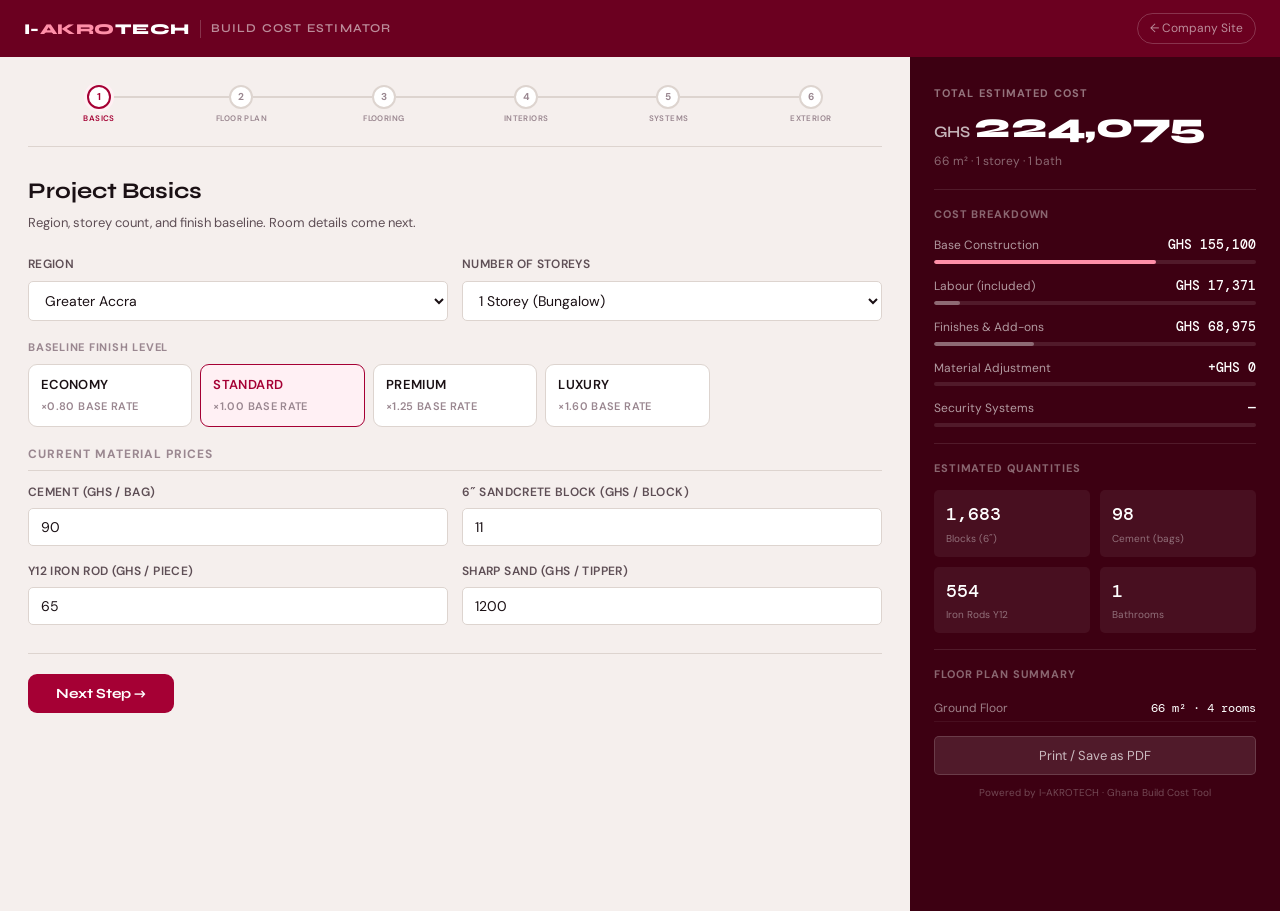
==== estimator.html @ 1eb7189a "feat(estimator): dynamic floor plan builder, bathroom spec & security multi-select - Add per-floor, " ====
<!DOCTYPE html>
<html lang="en">
<head>
<meta charset="UTF-8">
<meta name="viewport" content="width=device-width, initial-scale=1.0">
<title>Ghana Build Cost — I-AKROTECH</title>
<link rel="stylesheet" href="https://fonts.googleapis.com/css2?family=Syne:wght@400;600;700;800&family=DM+Sans:ital,opsz,wght@0,9..40,300;0,9..40,400;0,9..40,500;0,9..40,600;1,9..40,400&family=DM+Mono:wght@400;500&display=swap">
<style>
:root {
  --cr:#A50034;--cr-dk:#6B0020;--cr-dp:#3D0012;
  --cr-pale:#FFF0F4;--cr-glow:#FF8FA8;
  --bg:#F5EFED;--surf:#FFFFFF;--surf2:#EDE6E3;
  --bdr:#DDD4CF;--txt:#1A1014;--txt2:#5E4E55;--txt3:#9A8790;
  --fd:'Syne',system-ui,sans-serif;
  --fb:'DM Sans',system-ui,sans-serif;
  --fm:'DM Mono','Courier New',monospace;
  --r:9px;--rs:5px;
}
@media (prefers-color-scheme:dark){:root:not([data-theme="light"]){
  --bg:#110810;--surf:#1C1017;--surf2:#251620;--bdr:#3A2430;
  --txt:#F0E8EE;--txt2:#A88E98;--txt3:#6E5A63;--cr-pale:#2B0A15;
}}
:root[data-theme="dark"]{
  --bg:#110810;--surf:#1C1017;--surf2:#251620;--bdr:#3A2430;
  --txt:#F0E8EE;--txt2:#A88E98;--txt3:#6E5A63;--cr-pale:#2B0A15;
}
*,*::before,*::after{box-sizing:border-box;margin:0;padding:0;}
body{font-family:var(--fb);background:var(--bg);color:var(--txt);font-size:14px;line-height:1.6;}

/* ── Header ── */
.hdr{background:var(--cr-dk);display:flex;align-items:center;justify-content:space-between;padding:13px 24px;position:sticky;top:0;z-index:50;}
.hdr-brand{display:flex;align-items:center;gap:10px;text-decoration:none;}
.hdr-logo{font-family:var(--fd);font-weight:800;font-size:15px;color:#fff;letter-spacing:.03em;}
.hdr-logo span{color:var(--cr-glow);}
.hdr-sep{width:1px;height:18px;background:rgba(255,255,255,.2);}
.hdr-tool{font-family:var(--fd);font-size:12px;font-weight:600;letter-spacing:.1em;text-transform:uppercase;color:rgba(255,255,255,.55);}
.hdr-back{font-size:12px;color:rgba(255,255,255,.55);text-decoration:none;padding:5px 12px;border:1px solid rgba(255,255,255,.2);border-radius:20px;transition:color .2s,border-color .2s;}
.hdr-back:hover{color:#fff;border-color:rgba(255,255,255,.5);}

/* ── Layout ── */
.wrap{display:grid;grid-template-columns:1fr 370px;min-height:calc(100vh - 46px);}
@media(max-width:860px){
  .wrap{grid-template-columns:1fr;}
  .results{position:static;height:auto;}
  .wizard-panel{padding:18px 14px 32px;}
  .step-title{font-size:1.2rem;}
  .wiz-node span{display:none;}
  .opt-group{grid-template-columns:repeat(auto-fill,minmax(120px,1fr));}
  .bath-spec .bath-opts{flex-wrap:wrap;}
  .field-row{grid-template-columns:1fr;}
}

/* ── Wizard panel ── */
.wizard-panel{padding:28px 28px 40px;overflow-y:auto;}
.wizard-step{display:none;}
.wizard-step.active{display:block;}

/* ── Progress ── */
.wiz-progress{display:flex;align-items:flex-start;margin-bottom:26px;padding-bottom:22px;border-bottom:1px solid var(--bdr);overflow-x:auto;gap:0;}
.wiz-node{display:flex;flex-direction:column;align-items:center;gap:5px;flex:1;min-width:48px;position:relative;}
.wiz-node::after{content:'';position:absolute;top:11px;left:calc(50% + 12px);right:calc(-50% + 12px);height:2px;background:var(--bdr);z-index:0;transition:background .3s;}
.wiz-node:last-child::after{display:none;}
.wiz-node.done::after{background:var(--cr);}
.wiz-dot{width:24px;height:24px;border-radius:50%;border:2px solid var(--bdr);background:var(--surf);display:flex;align-items:center;justify-content:center;font-size:10px;font-weight:700;color:var(--txt3);position:relative;z-index:1;transition:all .2s;flex-shrink:0;}
.wiz-node.done .wiz-dot{background:var(--cr);border-color:var(--cr);color:#fff;}
.wiz-node.active .wiz-dot{border-color:var(--cr);color:var(--cr);box-shadow:0 0 0 3px var(--cr-pale);}
.wiz-lbl{font-size:8px;font-weight:600;letter-spacing:.05em;text-transform:uppercase;color:var(--txt3);text-align:center;line-height:1.2;}
.wiz-node.active .wiz-lbl{color:var(--cr);}
.wiz-node.done .wiz-lbl{color:var(--cr);opacity:.7;}

/* ── Step header ── */
.step-hdr{margin-bottom:22px;}
.step-title{font-family:var(--fd);font-size:1.4rem;font-weight:700;color:var(--txt);margin-bottom:4px;}
.step-sub{font-size:13px;color:var(--txt2);}

/* ── Form elements ── */
label{font-size:12px;font-weight:600;letter-spacing:.03em;text-transform:uppercase;color:var(--txt2);}
select,input[type=number],input[type=text]{
  width:100%;padding:9px 12px;border:1.5px solid var(--bdr);border-radius:var(--rs);
  background:var(--surf);color:var(--txt);font-family:var(--fb);font-size:14px;
  transition:border-color .2s;
}
select:focus,input:focus{outline:none;border-color:var(--cr);}
.field{display:flex;flex-direction:column;gap:6px;}
.field-row{display:grid;grid-template-columns:1fr 1fr;gap:14px;margin-bottom:16px;}
.section{margin-bottom:18px;}
.section-title{font-size:12px;font-weight:700;letter-spacing:.08em;text-transform:uppercase;color:var(--txt3);margin-bottom:12px;padding-bottom:6px;border-bottom:1px solid var(--bdr);}

/* ── Opt cards (radio) ── */
.opt-label{font-size:11px;font-weight:700;letter-spacing:.07em;text-transform:uppercase;color:var(--txt3);display:block;margin-bottom:8px;margin-top:18px;}
.opt-group{display:grid;grid-template-columns:repeat(auto-fill,minmax(145px,1fr));gap:8px;margin-bottom:6px;}
.opt-card{position:relative;}
.opt-card input{position:absolute;opacity:0;width:0;height:0;}
.opt-card label{display:block;padding:10px 12px;border:1.5px solid var(--bdr);border-radius:var(--r);cursor:pointer;transition:all .15s;background:var(--surf);}
.opt-card input:checked + label{border-color:var(--cr);background:var(--cr-pale);}
.opt-name{display:block;font-size:13px;font-weight:600;color:var(--txt);}
.opt-price{display:block;font-size:11px;color:var(--txt3);margin-top:2px;}
.opt-card input:checked + label .opt-name{color:var(--cr);}

/* ── Feature checkboxes ── */
.feat-group{background:var(--surf);border:1px solid var(--bdr);border-radius:var(--r);overflow:hidden;margin-bottom:16px;}
.feat-group-name{font-size:11px;font-weight:700;letter-spacing:.08em;text-transform:uppercase;color:var(--txt3);padding:10px 14px;border-bottom:1px solid var(--bdr);}
.feat{display:flex;align-items:flex-start;gap:12px;padding:12px 14px;cursor:pointer;border-bottom:1px solid var(--bdr);transition:background .15s;}
.feat:last-child{border-bottom:none;}
.feat input[type=checkbox]{margin-top:3px;accent-color:var(--cr);width:16px;height:16px;flex-shrink:0;}
.feat-info{flex:1;}
.feat-name{font-size:13px;font-weight:600;color:var(--txt);}
.feat-amt{font-size:11px;color:var(--txt3);}
.feat.on{background:var(--cr-pale);}
.sub-inp{display:none;margin-top:8px;gap:8px;align-items:center;flex-wrap:wrap;}
.sub-inp.show{display:flex;}
.sub-inp label{text-transform:none;font-size:12px;font-weight:500;white-space:nowrap;}
.sub-inp input[type=number]{width:90px;padding:5px 8px;font-size:13px;}

/* ── Wizard nav ── */
.wizard-nav{display:flex;justify-content:space-between;margin-top:28px;padding-top:20px;border-top:1px solid var(--bdr);}
.btn-next{background:var(--cr);color:#fff;border:none;border-radius:var(--r);padding:11px 28px;font-family:var(--fd);font-size:14px;font-weight:700;cursor:pointer;transition:background .2s;}
.btn-next:hover{background:var(--cr-dk);}
.btn-back{background:transparent;color:var(--txt2);border:1.5px solid var(--bdr);border-radius:var(--r);padding:11px 22px;font-family:var(--fb);font-size:14px;cursor:pointer;transition:all .2s;}
.btn-back:hover{border-color:var(--cr);color:var(--cr);}

/* ── Results panel ── */
.results{background:var(--cr-dp);padding:28px 24px;position:sticky;top:46px;height:calc(100vh - 46px);overflow-y:auto;}
.res-eyebrow{font-size:11px;font-weight:700;letter-spacing:.1em;text-transform:uppercase;color:rgba(255,255,255,.45);margin-bottom:4px;}
.res-total{font-family:var(--fd);font-size:2.2rem;font-weight:800;color:#fff;line-height:1.1;margin-bottom:6px;font-variant-numeric:tabular-nums;}
.cur{font-size:1rem;font-weight:600;margin-right:4px;opacity:.7;}
.res-note{font-size:12px;color:rgba(255,255,255,.4);margin-bottom:18px;}
.res-rule{height:1px;background:rgba(255,255,255,.1);margin:16px 0;}
.res-sub-title{font-size:11px;font-weight:700;letter-spacing:.08em;text-transform:uppercase;color:rgba(255,255,255,.4);margin-bottom:12px;}
.bk-item{margin-bottom:12px;}
.bk-row{display:flex;justify-content:space-between;align-items:baseline;margin-bottom:4px;}
.bk-name{font-size:12px;color:rgba(255,255,255,.6);}
.bk-val{font-family:var(--fm);font-size:13px;font-weight:500;color:#fff;font-variant-numeric:tabular-nums;}
.bk-track{height:4px;background:rgba(255,255,255,.1);border-radius:2px;overflow:hidden;}
.bk-fill{height:100%;background:rgba(255,255,255,.35);border-radius:2px;transition:width .4s;}
.bk-fill.hi{background:var(--cr-glow);}
.qty-grid{display:grid;grid-template-columns:1fr 1fr;gap:10px;margin-bottom:16px;}
.qty-cell{background:rgba(255,255,255,.06);border-radius:var(--rs);padding:10px 12px;}
.qty-num{font-family:var(--fm);font-size:18px;font-weight:500;color:#fff;font-variant-numeric:tabular-nums;}
.qty-lbl{font-size:10px;color:rgba(255,255,255,.4);margin-top:2px;}
.print-btn{margin-top:14px;}
.btn-secondary{width:100%;background:rgba(255,255,255,.1);color:rgba(255,255,255,.7);border:1px solid rgba(255,255,255,.15);border-radius:var(--rs);padding:10px;font-family:var(--fb);font-size:13px;cursor:pointer;transition:background .2s;}
.btn-secondary:hover{background:rgba(255,255,255,.18);}
.powered{font-size:10px;color:rgba(255,255,255,.28);text-align:center;margin-top:10px;}

/* ── Floor Plan Builder ── */
.fp-info{font-size:13px;color:var(--txt2);margin-bottom:16px;padding:10px 14px;background:var(--surf2);border-radius:var(--rs);border-left:3px solid var(--cr);}
.floor-block{background:var(--surf);border:1.5px solid var(--bdr);border-radius:var(--r);margin-bottom:14px;overflow:hidden;}
.floor-hdr{display:flex;align-items:center;justify-content:space-between;padding:12px 16px;background:var(--surf2);border-bottom:1px solid var(--bdr);}
.floor-name{font-family:var(--fd);font-size:14px;font-weight:700;color:var(--cr);}
.floor-area-badge{font-family:var(--fm);font-size:12px;color:var(--txt3);}
.btn-add-room{font-size:12px;font-weight:600;color:var(--cr);background:var(--cr-pale);border:1px solid var(--cr-glow);border-radius:20px;padding:4px 12px;cursor:pointer;transition:background .15s;}
.btn-add-room:hover{background:var(--cr);color:#fff;}
.rooms-list{padding:8px 12px 10px;}
.room-row{display:flex;align-items:center;gap:8px;padding:7px 0;border-bottom:1px solid var(--bdr);flex-wrap:wrap;}
.room-row:last-child{border-bottom:none;}
.room-type-sel{flex:2;min-width:120px;padding:6px 8px;font-size:13px;}
.room-area-wrap{display:flex;align-items:center;gap:4px;flex-shrink:0;}
.room-area{width:68px;padding:6px 8px;font-size:13px;text-align:right;}
.room-m2{font-size:12px;color:var(--txt3);white-space:nowrap;}
.room-finish-sel{flex:1;min-width:110px;padding:6px 8px;font-size:12px;}
.room-del{flex-shrink:0;background:none;border:1px solid var(--bdr);border-radius:50%;width:24px;height:24px;cursor:pointer;color:var(--txt3);font-size:14px;line-height:1;display:flex;align-items:center;justify-content:center;transition:all .15s;}
.room-del:hover{background:#fee;border-color:#c00;color:#c00;}
.fp-footer{display:flex;align-items:center;gap:12px;padding:14px 16px;background:var(--surf2);border-top:1px solid var(--bdr);flex-wrap:wrap;}
.fp-total-wrap{flex:1;}
.fp-total-lbl{font-size:11px;color:var(--txt3);}
.fp-total-val{font-family:var(--fm);font-size:18px;font-weight:600;color:var(--cr);}
.fp-override{display:flex;align-items:center;gap:8px;flex-shrink:0;}
.fp-override label{text-transform:none;font-size:12px;font-weight:500;white-space:nowrap;}
.fp-override input{width:90px;padding:6px 8px;font-size:13px;}

/* ── Bathroom Spec ── */
.bath-spec{border:1.5px solid var(--bdr);border-radius:var(--r);overflow:hidden;margin-bottom:16px;}
.bath-spec-hdr{display:flex;align-items:center;justify-content:space-between;padding:10px 16px;background:var(--surf2);border-bottom:1px solid var(--bdr);}
.bath-spec-title{font-size:12px;font-weight:700;letter-spacing:.06em;text-transform:uppercase;color:var(--txt2);}
.bath-per-lbl{font-size:12px;color:var(--txt3);}
.bath-per-lbl strong{color:var(--cr);font-family:var(--fm);}
.bath-row{display:flex;align-items:flex-start;gap:12px;padding:10px 16px;border-bottom:1px solid var(--bdr);}
.bath-row:last-child{border-bottom:none;}
.bath-cat{flex-shrink:0;width:90px;font-size:12px;font-weight:600;color:var(--txt2);padding-top:4px;}
.bath-opts{display:flex;flex-wrap:wrap;gap:6px;flex:1;}
.bath-opt{display:inline-flex;align-items:center;gap:0;cursor:pointer;}
.bath-opt input[type=radio]{display:none;}
.bath-opt-lbl{display:block;padding:5px 10px;border:1.5px solid var(--bdr);border-radius:20px;font-size:12px;font-weight:500;color:var(--txt2);background:var(--surf);transition:all .15s;white-space:nowrap;}
.bath-opt-price{font-size:10px;color:var(--txt3);margin-left:3px;}
.bath-opt input:checked + .bath-opt-lbl{border-color:var(--cr);background:var(--cr-pale);color:var(--cr);}
.bath-opt input:checked + .bath-opt-lbl .bath-opt-price{color:var(--cr);}

/* ── Security Checklist ── */
.sec-list{border:1.5px solid var(--bdr);border-radius:var(--r);overflow:hidden;margin-bottom:16px;}
.sec-list-hdr{padding:10px 16px;background:var(--surf2);border-bottom:1px solid var(--bdr);font-size:12px;font-weight:700;letter-spacing:.06em;text-transform:uppercase;color:var(--txt2);}
.sec-item{display:flex;align-items:center;padding:11px 16px;border-bottom:1px solid var(--bdr);gap:12px;transition:background .15s;}
.sec-item:last-child{border-bottom:none;}
.sec-item.checked{background:var(--cr-pale);}
.sec-chk-wrap{display:flex;align-items:center;gap:10px;flex:1;cursor:pointer;}
.sec-chk-wrap input[type=checkbox]{accent-color:var(--cr);width:16px;height:16px;flex-shrink:0;}
.sec-icon{font-size:18px;flex-shrink:0;}
.sec-info{flex:1;}
.sec-name{font-size:13px;font-weight:600;color:var(--txt);}
.sec-desc{font-size:11px;color:var(--txt3);}
.sec-price-wrap{display:flex;align-items:center;gap:5px;flex-shrink:0;}
.sec-price-wrap span{font-size:12px;color:var(--txt3);}
.sec-price-wrap input{width:80px;padding:5px 7px;font-size:13px;font-family:var(--fm);}

/* ── Misc ── */
.disc{background:var(--surf2);border-radius:var(--rs);padding:12px 16px;font-size:12px;color:var(--txt2);line-height:1.6;border-left:3px solid var(--bdr);}
.disc strong{color:var(--txt);}
</style>
</head>
<body>

<header class="hdr">
  <a class="hdr-brand" href="index.html">
    <div class="hdr-logo">I-<span>AKRO</span>TECH</div>
    <div class="hdr-sep"></div>
    <div class="hdr-tool">Build Cost Estimator</div>
  </a>
  <a class="hdr-back" href="index.html">← Company Site</a>
</header>

<div class="wrap">
  <div class="wizard-panel">

    <!-- Progress -->
    <div class="wiz-progress" id="wizProgress">
      <div class="wiz-node active" data-step="1"><div class="wiz-dot">1</div><span class="wiz-lbl">Basics</span></div>
      <div class="wiz-node" data-step="2"><div class="wiz-dot">2</div><span class="wiz-lbl">Floor Plan</span></div>
      <div class="wiz-node" data-step="3"><div class="wiz-dot">3</div><span class="wiz-lbl">Flooring</span></div>
      <div class="wiz-node" data-step="4"><div class="wiz-dot">4</div><span class="wiz-lbl">Interiors</span></div>
      <div class="wiz-node" data-step="5"><div class="wiz-dot">5</div><span class="wiz-lbl">Systems</span></div>
      <div class="wiz-node" data-step="6"><div class="wiz-dot">6</div><span class="wiz-lbl">Exterior</span></div>
    </div>

    <!-- ── STEP 1: BASICS ── -->
    <div class="wizard-step active" id="step-1">
      <div class="step-hdr">
        <div class="step-title">Project Basics</div>
        <div class="step-sub">Region, storey count, and finish baseline. Room details come next.</div>
      </div>

      <div class="field-row">
        <div class="field">
          <label for="region">Region</label>
          <select id="region" onchange="calc()">
            <option value="1.00">Greater Accra</option>
            <option value="0.97">Ashanti (Kumasi)</option>
            <option value="0.93">Western (Takoradi)</option>
            <option value="0.91">Eastern (Koforidua)</option>
            <option value="0.90">Central (Cape Coast)</option>
            <option value="0.88">Brong-Ahafo (Sunyani)</option>
            <option value="0.87">Volta (Ho)</option>
            <option value="0.86">Upper East (Bolga)</option>
            <option value="0.85">Northern (Tamale)</option>
            <option value="0.85">Upper West (Wa)</option>
          </select>
        </div>
        <div class="field">
          <label for="storeys">Number of Storeys</label>
          <select id="storeys" onchange="onStoreysChange()">
            <option value="1">1 Storey (Bungalow)</option>
            <option value="2">2 Storeys</option>
            <option value="3">3 Storeys</option>
            <option value="4">4 Storeys</option>
            <option value="5">5 Storeys</option>
          </select>
        </div>
      </div>

      <span class="opt-label">Baseline Finish Level</span>
      <div class="opt-group">
        <div class="opt-card"><input type="radio" name="finish" id="fin-eco" value="0.80"><label for="fin-eco"><span class="opt-name">Economy</span><span class="opt-price">×0.80 base rate</span></label></div>
        <div class="opt-card"><input type="radio" name="finish" id="fin-std" value="1.00" checked><label for="fin-std"><span class="opt-name">Standard</span><span class="opt-price">×1.00 base rate</span></label></div>
        <div class="opt-card"><input type="radio" name="finish" id="fin-pre" value="1.25"><label for="fin-pre"><span class="opt-name">Premium</span><span class="opt-price">×1.25 base rate</span></label></div>
        <div class="opt-card"><input type="radio" name="finish" id="fin-lux" value="1.60"><label for="fin-lux"><span class="opt-name">Luxury</span><span class="opt-price">×1.60 base rate</span></label></div>
      </div>

      <div class="section" style="margin-top:18px;">
        <div class="section-title">Current Material Prices</div>
        <div class="field-row">
          <div class="field">
            <label for="cement-price">Cement (GHS / bag)</label>
            <input type="number" id="cement-price" value="90" min="50" max="300" step="1" oninput="calc()">
          </div>
          <div class="field">
            <label for="block-price">6″ Sandcrete Block (GHS / block)</label>
            <input type="number" id="block-price" value="11" min="5" max="50" step="0.5" oninput="calc()">
          </div>
        </div>
        <div class="field-row">
          <div class="field">
            <label for="steel-price">Y12 Iron Rod (GHS / piece)</label>
            <input type="number" id="steel-price" value="65" min="20" max="300" step="1" oninput="calc()">
          </div>
          <div class="field">
            <label for="sand-price">Sharp Sand (GHS / tipper)</label>
            <input type="number" id="sand-price" value="1200" min="200" max="5000" step="50" oninput="calc()">
          </div>
        </div>
      </div>
    </div>

    <!-- ── STEP 2: FLOOR PLAN BUILDER ── -->
    <div class="wizard-step" id="step-2">
      <div class="step-hdr">
        <div class="step-title">Floor Plan</div>
        <div class="step-sub">Add rooms per floor. Set each room's type, area, and optional finish override.</div>
      </div>

      <div class="fp-info">
        Rooms auto-count your bathrooms and kitchens for the estimate. Each room can inherit the global finish or override it independently.
      </div>

      <div id="floor-plan-builder"></div>

      <div class="fp-footer">
        <div class="fp-total-wrap">
          <div class="fp-total-lbl">Total floor area (from rooms)</div>
          <div class="fp-total-val" id="fp-total">— m²</div>
        </div>
        <div class="fp-override">
          <label for="area-override">Override:</label>
          <input type="number" id="area-override" placeholder="manual m²" min="30" max="5000" oninput="calc()">
        </div>
      </div>
    </div>

    <!-- ── STEP 3: FLOORING & WALLS ── -->
    <div class="wizard-step" id="step-3">
      <div class="step-hdr">
        <div class="step-title">Flooring &amp; Walls</div>
        <div class="step-sub">Global defaults — rooms with a finish override use their own tier.</div>
      </div>

      <span class="opt-label">Floor Tile Type</span>
      <div class="opt-group">
        <div class="opt-card"><input type="radio" name="tile-type" id="tile-ceramic" value="80" checked><label for="tile-ceramic"><span class="opt-name">Ceramic</span><span class="opt-price">GHS 80/m²</span></label></div>
        <div class="opt-card"><input type="radio" name="tile-type" id="tile-porcelain" value="120"><label for="tile-porcelain"><span class="opt-name">Porcelain</span><span class="opt-price">GHS 120/m²</span></label></div>
        <div class="opt-card"><input type="radio" name="tile-type" id="tile-granite" value="200"><label for="tile-granite"><span class="opt-name">Granite</span><span class="opt-price">GHS 200/m²</span></label></div>
        <div class="opt-card"><input type="radio" name="tile-type" id="tile-marble" value="320"><label for="tile-marble"><span class="opt-name">Marble</span><span class="opt-price">GHS 320/m²</span></label></div>
        <div class="opt-card"><input type="radio" name="tile-type" id="tile-vinyl" value="65"><label for="tile-vinyl"><span class="opt-name">Vinyl / LVT</span><span class="opt-price">GHS 65/m²</span></label></div>
        <div class="opt-card"><input type="radio" name="tile-type" id="tile-screed" value="40"><label for="tile-screed"><span class="opt-name">Plain Screed</span><span class="opt-price">GHS 40/m²</span></label></div>
      </div>

      <span class="opt-label">Wall Finishing</span>
      <div class="opt-group">
        <div class="opt-card"><input type="radio" name="wall-fin" id="wf-paint" value="0" checked><label for="wf-paint"><span class="opt-name">Emulsion Paint</span><span class="opt-price">Included in base</span></label></div>
        <div class="opt-card"><input type="radio" name="wall-fin" id="wf-tex" value="18"><label for="wf-tex"><span class="opt-name">Textured Paint</span><span class="opt-price">+GHS 18/m²</span></label></div>
        <div class="opt-card"><input type="radio" name="wall-fin" id="wf-panel" value="45"><label for="wf-panel"><span class="opt-name">Wall Panels (POP)</span><span class="opt-price">+GHS 45/m²</span></label></div>
        <div class="opt-card"><input type="radio" name="wall-fin" id="wf-tile" value="75"><label for="wf-tile"><span class="opt-name">Wall Tile (feature)</span><span class="opt-price">+GHS 75/m²</span></label></div>
        <div class="opt-card"><input type="radio" name="wall-fin" id="wf-stone" value="120"><label for="wf-stone"><span class="opt-name">Stone Cladding</span><span class="opt-price">+GHS 120/m²</span></label></div>
      </div>

      <span class="opt-label">Insect / Mosquito Screens</span>
      <div class="opt-group">
        <div class="opt-card"><input type="radio" name="screen-type" id="scr-none" value="0"><label for="scr-none"><span class="opt-name">None</span><span class="opt-price">–</span></label></div>
        <div class="opt-card"><input type="radio" name="screen-type" id="scr-fix" value="55"><label for="scr-fix"><span class="opt-name">Fixed Frame</span><span class="opt-price">GHS 55/m² openings</span></label></div>
        <div class="opt-card"><input type="radio" name="screen-type" id="scr-ret" value="85" checked><label for="scr-ret"><span class="opt-name">Retractable</span><span class="opt-price">GHS 85/m² openings</span></label></div>
        <div class="opt-card"><input type="radio" name="screen-type" id="scr-mot" value="150"><label for="scr-mot"><span class="opt-name">Motorized</span><span class="opt-price">GHS 150/m² openings</span></label></div>
      </div>
    </div>

    <!-- ── STEP 4: INTERIOR FINISHES ── -->
    <div class="wizard-step" id="step-4">
      <div class="step-hdr">
        <div class="step-title">Interior Finishes</div>
        <div class="step-sub">Ceiling, kitchen cabinets, and bathroom specification per room.</div>
      </div>

      <span class="opt-label">Ceiling Treatment</span>
      <div class="opt-group">
        <div class="opt-card"><input type="radio" name="ceil-type" id="ceil-none" value="0"><label for="ceil-none"><span class="opt-name">None / Painted slab</span><span class="opt-price">–</span></label></div>
        <div class="opt-card"><input type="radio" name="ceil-type" id="ceil-board" value="35"><label for="ceil-board"><span class="opt-name">Plasterboard</span><span class="opt-price">GHS 35/m²</span></label></div>
        <div class="opt-card"><input type="radio" name="ceil-type" id="ceil-pop" value="45" checked><label for="ceil-pop"><span class="opt-name">POP / Gypsum</span><span class="opt-price">GHS 45/m²</span></label></div>
        <div class="opt-card"><input type="radio" name="ceil-type" id="ceil-pop2" value="65"><label for="ceil-pop2"><span class="opt-name">Decorative POP</span><span class="opt-price">GHS 65/m²</span></label></div>
        <div class="opt-card"><input type="radio" name="ceil-type" id="ceil-wood" value="95"><label for="ceil-wood"><span class="opt-name">Timber Coffered</span><span class="opt-price">GHS 95/m²</span></label></div>
      </div>

      <span class="opt-label">Kitchen Cabinets</span>
      <div class="opt-group">
        <div class="opt-card"><input type="radio" name="cab-type" id="cab-none" value="0"><label for="cab-none"><span class="opt-name">None</span><span class="opt-price">Open shelving</span></label></div>
        <div class="opt-card"><input type="radio" name="cab-type" id="cab-mdf" value="3500"><label for="cab-mdf"><span class="opt-name">Economy MDF</span><span class="opt-price">GHS 3,500/m run</span></label></div>
        <div class="opt-card"><input type="radio" name="cab-type" id="cab-std" value="5000"><label for="cab-std"><span class="opt-name">Standard</span><span class="opt-price">GHS 5,000/m run</span></label></div>
        <div class="opt-card"><input type="radio" name="cab-type" id="cab-lux" value="7000" checked><label for="cab-lux"><span class="opt-name">Luxury Solid Wood</span><span class="opt-price">GHS 7,000/m run</span></label></div>
        <div class="opt-card"><input type="radio" name="cab-type" id="cab-cust" value="12000"><label for="cab-cust"><span class="opt-name">Custom Premium</span><span class="opt-price">GHS 12,000/m run</span></label></div>
      </div>
      <div class="field-row" style="margin-top:10px;margin-bottom:0;">
        <div class="field">
          <label for="cab-m">Cabinet run (metres per kitchen)</label>
          <input type="number" id="cab-m" value="3" min="1" max="12" oninput="calc()">
        </div>
      </div>

      <!-- Bathroom Spec Builder -->
      <div class="opt-label" style="margin-top:22px;">Bathroom Specification <span style="font-weight:400;text-transform:none;letter-spacing:0;font-size:11px;color:var(--txt3);">— applies to each bathroom</span></div>
      <div class="bath-spec">
        <div class="bath-spec-hdr">
          <span class="bath-spec-title">Select components per bathroom</span>
          <span class="bath-per-lbl">Cost/bath: <strong id="bath-per-cost">—</strong></span>
        </div>

        <div class="bath-row">
          <div class="bath-cat">Toilet</div>
          <div class="bath-opts">
            <label class="bath-opt"><input type="radio" name="bath-toilet" value="800" checked onchange="calc()"><span class="bath-opt-lbl">Basic WC <span class="bath-opt-price">GHS 800</span></span></label>
            <label class="bath-opt"><input type="radio" name="bath-toilet" value="1500" onchange="calc()"><span class="bath-opt-lbl">Close-coupled <span class="bath-opt-price">GHS 1,500</span></span></label>
            <label class="bath-opt"><input type="radio" name="bath-toilet" value="3500" onchange="calc()"><span class="bath-opt-lbl">Wall-hung <span class="bath-opt-price">GHS 3,500</span></span></label>
            <label class="bath-opt"><input type="radio" name="bath-toilet" value="8000" onchange="calc()"><span class="bath-opt-lbl">Smart toilet <span class="bath-opt-price">GHS 8,000</span></span></label>
          </div>
        </div>

        <div class="bath-row">
          <div class="bath-cat">Shower</div>
          <div class="bath-opts">
            <label class="bath-opt"><input type="radio" name="bath-shower" value="0" onchange="calc()"><span class="bath-opt-lbl">None</span></label>
            <label class="bath-opt"><input type="radio" name="bath-shower" value="1200" checked onchange="calc()"><span class="bath-opt-lbl">Standard rose <span class="bath-opt-price">GHS 1,200</span></span></label>
            <label class="bath-opt"><input type="radio" name="bath-shower" value="2800" onchange="calc()"><span class="bath-opt-lbl">Rain shower <span class="bath-opt-price">GHS 2,800</span></span></label>
            <label class="bath-opt"><input type="radio" name="bath-shower" value="9000" onchange="calc()"><span class="bath-opt-lbl">Steam cabin <span class="bath-opt-price">GHS 9,000</span></span></label>
          </div>
        </div>

        <div class="bath-row">
          <div class="bath-cat">Bathtub</div>
          <div class="bath-opts">
            <label class="bath-opt"><input type="radio" name="bath-tub" value="0" checked onchange="calc()"><span class="bath-opt-lbl">None</span></label>
            <label class="bath-opt"><input type="radio" name="bath-tub" value="3500" onchange="calc()"><span class="bath-opt-lbl">Alcove <span class="bath-opt-price">GHS 3,500</span></span></label>
            <label class="bath-opt"><input type="radio" name="bath-tub" value="8000" onchange="calc()"><span class="bath-opt-lbl">Freestanding <span class="bath-opt-price">GHS 8,000</span></span></label>
            <label class="bath-opt"><input type="radio" name="bath-tub" value="15000" onchange="calc()"><span class="bath-opt-lbl">Jacuzzi <span class="bath-opt-price">GHS 15,000</span></span></label>
          </div>
        </div>

        <div class="bath-row">
          <div class="bath-cat">Vanity &amp; Sink</div>
          <div class="bath-opts">
            <label class="bath-opt"><input type="radio" name="bath-vanity" value="600" checked onchange="calc()"><span class="bath-opt-lbl">Basic pedestal <span class="bath-opt-price">GHS 600</span></span></label>
            <label class="bath-opt"><input type="radio" name="bath-vanity" value="1800" onchange="calc()"><span class="bath-opt-lbl">Countertop standard <span class="bath-opt-price">GHS 1,800</span></span></label>
            <label class="bath-opt"><input type="radio" name="bath-vanity" value="4000" onchange="calc()"><span class="bath-opt-lbl">Marble-top premium <span class="bath-opt-price">GHS 4,000</span></span></label>
          </div>
        </div>

        <div class="bath-row">
          <div class="bath-cat">Floor Tiles</div>
          <div class="bath-opts">
            <label class="bath-opt"><input type="radio" name="bath-floor" value="0" checked onchange="calc()"><span class="bath-opt-lbl">Ceramic (base) <span class="bath-opt-price">Included</span></span></label>
            <label class="bath-opt"><input type="radio" name="bath-floor" value="800" onchange="calc()"><span class="bath-opt-lbl">Porcelain <span class="bath-opt-price">+GHS 800</span></span></label>
            <label class="bath-opt"><input type="radio" name="bath-floor" value="2000" onchange="calc()"><span class="bath-opt-lbl">Natural stone <span class="bath-opt-price">+GHS 2,000</span></span></label>
          </div>
        </div>

        <div class="bath-row">
          <div class="bath-cat">Wall Tiles</div>
          <div class="bath-opts">
            <label class="bath-opt"><input type="radio" name="bath-wall" value="900" checked onchange="calc()"><span class="bath-opt-lbl">Half-height <span class="bath-opt-price">GHS 900</span></span></label>
            <label class="bath-opt"><input type="radio" name="bath-wall" value="2000" onchange="calc()"><span class="bath-opt-lbl">Full-height ceramic <span class="bath-opt-price">GHS 2,000</span></span></label>
            <label class="bath-opt"><input type="radio" name="bath-wall" value="4500" onchange="calc()"><span class="bath-opt-lbl">Full-height porcelain <span class="bath-opt-price">GHS 4,500</span></span></label>
          </div>
        </div>

        <div class="bath-row">
          <div class="bath-cat">Fittings</div>
          <div class="bath-opts">
            <label class="bath-opt"><input type="radio" name="bath-fit" value="500" checked onchange="calc()"><span class="bath-opt-lbl">Chrome standard <span class="bath-opt-price">GHS 500</span></span></label>
            <label class="bath-opt"><input type="radio" name="bath-fit" value="1200" onchange="calc()"><span class="bath-opt-lbl">Brushed nickel <span class="bath-opt-price">GHS 1,200</span></span></label>
            <label class="bath-opt"><input type="radio" name="bath-fit" value="2800" onchange="calc()"><span class="bath-opt-lbl">Brushed gold <span class="bath-opt-price">GHS 2,800</span></span></label>
          </div>
        </div>

        <div class="bath-row">
          <div class="bath-cat">Accessories</div>
          <div class="bath-opts">
            <label class="bath-opt"><input type="radio" name="bath-acc" value="400" checked onchange="calc()"><span class="bath-opt-lbl">Basic set <span class="bath-opt-price">GHS 400</span></span></label>
            <label class="bath-opt"><input type="radio" name="bath-acc" value="1500" onchange="calc()"><span class="bath-opt-lbl">Illuminated mirror + rails <span class="bath-opt-price">GHS 1,500</span></span></label>
            <label class="bath-opt"><input type="radio" name="bath-acc" value="3000" onchange="calc()"><span class="bath-opt-lbl">Premium set <span class="bath-opt-price">GHS 3,000</span></span></label>
          </div>
        </div>
      </div>
    </div>

    <!-- ── STEP 5: SYSTEMS & SECURITY ── -->
    <div class="wizard-step" id="step-5">
      <div class="step-hdr">
        <div class="step-title">Systems &amp; Security</div>
        <div class="step-sub">HVAC, fans, and security — combine any options you need.</div>
      </div>

      <div class="feat-group">
        <div class="feat-group-name">HVAC &amp; Comfort</div>
        <label class="feat" id="lbl-ac">
          <input type="checkbox" id="ac" onchange="toggleSub('ac','lbl-ac','ac-sub')">
          <div class="feat-info">
            <div class="feat-name">Air Conditioning (Split units)</div>
            <div class="feat-amt">Supply + installation per unit</div>
            <div class="sub-inp" id="ac-sub">
              <label>Units:</label>
              <input type="number" id="ac-units" value="2" min="1" max="20" oninput="calc()">
              <label>GHS/unit:</label>
              <input type="number" id="ac-rate" value="4500" min="1000" max="20000" step="500" oninput="calc()">
            </div>
          </div>
        </label>
        <label class="feat" id="lbl-fans">
          <input type="checkbox" id="fans" onchange="toggleSub('fans','lbl-fans','fans-sub')">
          <div class="feat-info">
            <div class="feat-name">Ceiling Fans</div>
            <div class="feat-amt">Supply + installation per fan</div>
            <div class="sub-inp" id="fans-sub">
              <label>Fans:</label>
              <input type="number" id="fan-units" value="6" min="1" max="30" oninput="calc()">
              <label>GHS/fan:</label>
              <input type="number" id="fan-rate" value="500" min="100" max="3000" step="50" oninput="calc()">
            </div>
          </div>
        </label>
      </div>

      <!-- Security multi-select checklist -->
      <div class="opt-label">Security &amp; Home Automation <span style="font-weight:400;text-transform:none;letter-spacing:0;font-size:11px;color:var(--txt3);">— select all that apply</span></div>
      <div class="sec-list">
        <div class="sec-list-hdr">Tick each item to include in your estimate</div>

        <div class="sec-item" id="si-cctv">
          <label class="sec-chk-wrap">
            <input type="checkbox" id="sec-cctv" onchange="secToggle('si-cctv');calc()">
            <span class="sec-icon">📹</span>
            <div class="sec-info"><div class="sec-name">CCTV System</div><div class="sec-desc">DVR + 4 cameras, night vision, remote viewing</div></div>
          </label>
          <div class="sec-price-wrap"><span>GHS</span><input type="number" id="sec-cctv-rate" value="5000" min="500" max="50000" step="500" oninput="calc()"></div>
        </div>

        <div class="sec-item" id="si-alarm">
          <label class="sec-chk-wrap">
            <input type="checkbox" id="sec-alarm" onchange="secToggle('si-alarm');calc()">
            <span class="sec-icon">🚨</span>
            <div class="sec-info"><div class="sec-name">Burglar Alarm System</div><div class="sec-desc">PIR sensors, door contacts, siren, keypad</div></div>
          </label>
          <div class="sec-price-wrap"><span>GHS</span><input type="number" id="sec-alarm-rate" value="3000" min="500" max="30000" step="500" oninput="calc()"></div>
        </div>

        <div class="sec-item" id="si-gate">
          <label class="sec-chk-wrap">
            <input type="checkbox" id="sec-gate" onchange="secToggle('si-gate');calc()">
            <span class="sec-icon">🚪</span>
            <div class="sec-info"><div class="sec-name">Automated Gate</div><div class="sec-desc">Electric sliding or swing gate with motor, remote &amp; manual override</div></div>
          </label>
          <div class="sec-price-wrap"><span>GHS</span><input type="number" id="sec-gate-rate" value="8000" min="1000" max="60000" step="500" oninput="calc()"></div>
        </div>

        <div class="sec-item" id="si-intercom">
          <label class="sec-chk-wrap">
            <input type="checkbox" id="sec-intercom" onchange="secToggle('si-intercom');calc()">
            <span class="sec-icon">📞</span>
            <div class="sec-info"><div class="sec-name">Intercom / Video Doorbell</div><div class="sec-desc">Two-way audio/video entry panel linked to indoor monitors</div></div>
          </label>
          <div class="sec-price-wrap"><span>GHS</span><input type="number" id="sec-intercom-rate" value="2500" min="500" max="20000" step="500" oninput="calc()"></div>
        </div>

        <div class="sec-item" id="si-motion">
          <label class="sec-chk-wrap">
            <input type="checkbox" id="sec-motion" onchange="secToggle('si-motion');calc()">
            <span class="sec-icon">💡</span>
            <div class="sec-info"><div class="sec-name">Motion Sensor Lights</div><div class="sec-desc">Perimeter flood lights with PIR activation</div></div>
          </label>
          <div class="sec-price-wrap"><span>GHS</span><input type="number" id="sec-motion-rate" value="1500" min="200" max="10000" step="200" oninput="calc()"></div>
        </div>

        <div class="sec-item" id="si-efence">
          <label class="sec-chk-wrap">
            <input type="checkbox" id="sec-efence" onchange="secToggle('si-efence');calc()">
            <span class="sec-icon">⚡</span>
            <div class="sec-info"><div class="sec-name">Electric Perimeter Fence</div><div class="sec-desc">Energized wire on compound wall with energizer unit</div></div>
          </label>
          <div class="sec-price-wrap"><span>GHS</span><input type="number" id="sec-efence-rate" value="6000" min="1000" max="40000" step="500" oninput="calc()"></div>
        </div>

        <div class="sec-item" id="si-smart">
          <label class="sec-chk-wrap">
            <input type="checkbox" id="sec-smart" onchange="secToggle('si-smart');calc()">
            <span class="sec-icon">🏠</span>
            <div class="sec-info"><div class="sec-name">Smart Home Control Panel</div><div class="sec-desc">Centralized automation — lighting, gate, HVAC, security on one app</div></div>
          </label>
          <div class="sec-price-wrap"><span>GHS</span><input type="number" id="sec-smart-rate" value="12000" min="2000" max="80000" step="1000" oninput="calc()"></div>
        </div>

        <div class="sec-item" id="si-access">
          <label class="sec-chk-wrap">
            <input type="checkbox" id="sec-access" onchange="secToggle('si-access');calc()">
            <span class="sec-icon">🔑</span>
            <div class="sec-info"><div class="sec-name">Access Control / Biometrics</div><div class="sec-desc">Fingerprint or card reader on entrance doors</div></div>
          </label>
          <div class="sec-price-wrap"><span>GHS</span><input type="number" id="sec-access-rate" value="3500" min="500" max="25000" step="500" oninput="calc()"></div>
        </div>
      </div>
    </div>

    <!-- ── STEP 6: EXTERIOR, ROOFING & UTILITIES ── -->
    <div class="wizard-step" id="step-6">
      <div class="step-hdr">
        <div class="step-title">Exterior, Roofing &amp; Utilities</div>
        <div class="step-sub">Compound wall, roofing, solar, water systems, and borehole.</div>
      </div>

      <div class="feat-group">
        <div class="feat-group-name">Compound &amp; Exterior</div>
        <label class="feat" id="lbl-fence">
          <input type="checkbox" id="fence" onchange="toggleSub('fence','lbl-fence','fence-sub')">
          <div class="feat-info">
            <div class="feat-name">Compound Wall / Fence</div>
            <div class="feat-amt">Sandcrete block perimeter wall</div>
            <div class="sub-inp" id="fence-sub">
              <label>Perimeter (m):</label>
              <input type="number" id="fence-m" value="55" min="10" max="500" oninput="calc()">
              <label>GHS/m:</label>
              <input type="number" id="fence-rate" value="600" min="100" max="5000" step="50" oninput="calc()">
            </div>
          </div>
        </label>
      </div>

      <span class="opt-label">Site Preparation</span>
      <div class="opt-group">
        <div class="opt-card"><input type="radio" name="site-type" id="site-flat" value="10000"><label for="site-flat"><span class="opt-name">Level site</span><span class="opt-price">GHS 10,000</span></label></div>
        <div class="opt-card"><input type="radio" name="site-type" id="site-clear" value="20000" checked><label for="site-clear"><span class="opt-name">Clear &amp; level</span><span class="opt-price">GHS 20,000</span></label></div>
        <div class="opt-card"><input type="radio" name="site-type" id="site-rocky" value="45000"><label for="site-rocky"><span class="opt-name">Rocky / hilly</span><span class="opt-price">GHS 45,000</span></label></div>
        <div class="opt-card"><input type="radio" name="site-type" id="site-swamp" value="70000"><label for="site-swamp"><span class="opt-name">Swampy / fill</span><span class="opt-price">GHS 70,000</span></label></div>
      </div>

      <span class="opt-label">Gutters &amp; Drainage</span>
      <div class="opt-group">
        <div class="opt-card"><input type="radio" name="gutter-type" id="gut-none" value="0"><label for="gut-none"><span class="opt-name">None</span><span class="opt-price">–</span></label></div>
        <div class="opt-card"><input type="radio" name="gutter-type" id="gut-conc" value="25"><label for="gut-conc"><span class="opt-name">Concrete channel</span><span class="opt-price">GHS 25/m</span></label></div>
        <div class="opt-card"><input type="radio" name="gutter-type" id="gut-uPVC" value="35" checked><label for="gut-uPVC"><span class="opt-name">uPVC guttering</span><span class="opt-price">GHS 35/m</span></label></div>
        <div class="opt-card"><input type="radio" name="gutter-type" id="gut-alum" value="55"><label for="gut-alum"><span class="opt-name">Aluminium box</span><span class="opt-price">GHS 55/m</span></label></div>
      </div>

      <span class="opt-label">Roofing Type</span>
      <div class="opt-group">
        <div class="opt-card"><input type="radio" name="roof-type" id="roof-std" value="0" checked><label for="roof-std"><span class="opt-name">Standard Aluminium</span><span class="opt-price">Included in base</span></label></div>
        <div class="opt-card"><input type="radio" name="roof-type" id="roof-ls" value="2000"><label for="roof-ls"><span class="opt-name">Long-Span Aluminium</span><span class="opt-price">+GHS 2,000</span></label></div>
        <div class="opt-card"><input type="radio" name="roof-type" id="roof-sc" value="3500"><label for="roof-sc"><span class="opt-name">Stone-Coated Steel</span><span class="opt-price">+GHS 3,500</span></label></div>
        <div class="opt-card"><input type="radio" name="roof-type" id="roof-clay" value="8000"><label for="roof-clay"><span class="opt-name">Clay / Concrete Tiles</span><span class="opt-price">+GHS 8,000</span></label></div>
        <div class="opt-card"><input type="radio" name="roof-type" id="roof-dec" value="15000"><label for="roof-dec"><span class="opt-name">Decra Premium</span><span class="opt-price">+GHS 15,000</span></label></div>
      </div>

      <span class="opt-label">Water Heating</span>
      <div class="opt-group">
        <div class="opt-card"><input type="radio" name="wh-type" id="wh-none" value="0"><label for="wh-none"><span class="opt-name">None / Local</span><span class="opt-price">–</span></label></div>
        <div class="opt-card"><input type="radio" name="wh-type" id="wh-elec" value="2500"><label for="wh-elec"><span class="opt-name">Electric Storage</span><span class="opt-price">GHS 2,500</span></label></div>
        <div class="opt-card"><input type="radio" name="wh-type" id="wh-solar" value="6500" checked><label for="wh-solar"><span class="opt-name">Solar Water Heater</span><span class="opt-price">GHS 6,500</span></label></div>
        <div class="opt-card"><input type="radio" name="wh-type" id="wh-gas" value="3500"><label for="wh-gas"><span class="opt-name">Gas (LPG)</span><span class="opt-price">GHS 3,500</span></label></div>
        <div class="opt-card"><input type="radio" name="wh-type" id="wh-hp" value="12000"><label for="wh-hp"><span class="opt-name">Heat Pump</span><span class="opt-price">GHS 12,000</span></label></div>
      </div>

      <div class="feat-group" style="margin-top:18px;">
        <div class="feat-group-name">Utilities &amp; Services</div>
        <label class="feat" id="lbl-solar">
          <input type="checkbox" id="solar" onchange="toggleSub('solar','lbl-solar','solar-sub')">
          <div class="feat-info">
            <div class="feat-name">Solar PV System</div>
            <div class="feat-amt">Panels + inverter + battery bank</div>
            <div class="sub-inp" id="solar-sub">
              <label>kWp capacity:</label>
              <input type="number" id="solar-kw" value="5" min="1" max="50" oninput="calc()">
              <label>GHS/kWp:</label>
              <input type="number" id="solar-rate" value="8000" min="2000" max="20000" step="500" oninput="calc()">
            </div>
          </div>
        </label>
        <label class="feat" id="lbl-borehole">
          <input type="checkbox" id="borehole" onchange="toggleSub('borehole','lbl-borehole','borehole-sub')">
          <div class="feat-info">
            <div class="feat-name">Borehole / Well</div>
            <div class="feat-amt">Drilling + pump + header tank</div>
            <div class="sub-inp" id="borehole-sub">
              <label>Total cost (GHS):</label>
              <input type="number" id="borehole-cost" value="30000" min="5000" max="200000" step="1000" oninput="calc()">
            </div>
          </div>
        </label>
        <label class="feat" id="lbl-septic">
          <input type="checkbox" id="septic" onchange="toggleSub('septic','lbl-septic','septic-sub')">
          <div class="feat-info">
            <div class="feat-name">Septic Tank System</div>
            <div class="feat-amt">Concrete septic + soak-away</div>
            <div class="sub-inp" id="septic-sub">
              <label>Total cost (GHS):</label>
              <input type="number" id="septic-cost" value="42000" min="5000" max="150000" step="1000" oninput="calc()">
            </div>
          </div>
        </label>
        <label class="feat" id="lbl-soil">
          <input type="checkbox" id="soil" onchange="toggleSub('soil','lbl-soil','soil-sub')">
          <div class="feat-info">
            <div class="feat-name">Soil / Geotechnical Test</div>
            <div class="feat-amt">Bearing capacity test report</div>
            <div class="sub-inp" id="soil-sub">
              <label>Total cost (GHS):</label>
              <input type="number" id="soil-cost" value="2500" min="500" max="20000" step="500" oninput="calc()">
            </div>
          </div>
        </label>
      </div>

      <div class="disc" style="margin-top:16px;">
        <strong>Note:</strong> This estimate is illustrative, based on published Greater Accra market rates and regional multipliers. An authoritative figure requires a licensed quantity surveyor's Bill of Quantities prepared from stamped architectural drawings, plus at least two contractor quotations. Land costs, building permits, professional fees, and VAT are excluded.
      </div>
    </div>

    <!-- Nav -->
    <div class="wizard-nav">
      <button class="btn-back" id="wizBack" onclick="wizNav(-1)" style="display:none">← Back</button>
      <button class="btn-next" id="wizNext" onclick="wizNav(1)">Next Step →</button>
    </div>

  </div><!-- /wizard-panel -->

  <!-- RESULTS PANEL -->
  <aside class="results">
    <div class="res-eyebrow">Total Estimated Cost</div>
    <div class="res-total"><span class="cur">GHS</span><span id="total-val">—</span></div>
    <div class="res-note" id="res-config">Adjust options to see your estimate</div>
    <div class="res-rule"></div>
    <div class="res-sub-title">Cost Breakdown</div>
    <div class="bk-item">
      <div class="bk-row"><span class="bk-name">Base Construction</span><span class="bk-val" id="bk-base">—</span></div>
      <div class="bk-track"><div class="bk-fill hi" id="bar-base" style="width:0%"></div></div>
    </div>
    <div class="bk-item">
      <div class="bk-row"><span class="bk-name">Labour (included)</span><span class="bk-val" id="bk-labour">—</span></div>
      <div class="bk-track"><div class="bk-fill" id="bar-labour" style="width:0%"></div></div>
    </div>
    <div class="bk-item">
      <div class="bk-row"><span class="bk-name">Finishes &amp; Add-ons</span><span class="bk-val" id="bk-addons">—</span></div>
      <div class="bk-track"><div class="bk-fill" id="bar-addons" style="width:0%"></div></div>
    </div>
    <div class="bk-item">
      <div class="bk-row"><span class="bk-name">Material Adjustment</span><span class="bk-val" id="bk-mats">—</span></div>
      <div class="bk-track"><div class="bk-fill" id="bar-mats" style="width:0%"></div></div>
    </div>
    <div class="bk-item">
      <div class="bk-row"><span class="bk-name">Security Systems</span><span class="bk-val" id="bk-sec">—</span></div>
      <div class="bk-track"><div class="bk-fill" id="bar-sec" style="width:0%"></div></div>
    </div>
    <div class="res-rule"></div>
    <div class="res-sub-title">Estimated Quantities</div>
    <div class="qty-grid">
      <div class="qty-cell"><div class="qty-num" id="q-blocks">—</div><div class="qty-lbl">Blocks (6″)</div></div>
      <div class="qty-cell"><div class="qty-num" id="q-cement">—</div><div class="qty-lbl">Cement (bags)</div></div>
      <div class="qty-cell"><div class="qty-num" id="q-steel">—</div><div class="qty-lbl">Iron Rods Y12</div></div>
      <div class="qty-cell"><div class="qty-num" id="q-baths">—</div><div class="qty-lbl">Bathrooms</div></div>
    </div>
    <div class="res-rule"></div>
    <div class="res-sub-title">Floor Plan Summary</div>
    <div id="fp-summary" style="font-size:12px;color:rgba(255,255,255,.5);">Configure rooms in Step 2</div>
    <div class="print-btn" style="margin-top:14px;">
      <button class="btn-secondary" onclick="window.print()">Print / Save as PDF</button>
    </div>
    <div class="powered">Powered by I-AKROTECH · Ghana Build Cost Tool</div>
  </aside>

</div><!-- /wrap -->

<script>
(function(){
'use strict';

// ── Constants ──
const BASE_RATE = 2350;
const LABOUR_RATIO = 0.112;

const ROOM_TYPES = [
  {key:'living',   label:'Living Room',     area:25},
  {key:'dining',   label:'Dining Room',     area:16},
  {key:'kitchen',  label:'Kitchen',         area:18},
  {key:'master',   label:'Master Bedroom',  area:22},
  {key:'bedroom',  label:'Bedroom',         area:16},
  {key:'bathroom', label:'Bathroom',        area:7 },
  {key:'study',    label:'Study / Office',  area:12},
  {key:'store',    label:'Storeroom',       area:6 },
  {key:'passage',  label:'Passage / Hall',  area:10},
  {key:'garage',   label:'Garage',          area:28},
  {key:'balcony',  label:'Balcony / Porch', area:10},
  {key:'laundry',  label:'Laundry',         area:6 },
  {key:'other',    label:'Other',           area:10},
];

const FLOOR_NAMES = ['Ground Floor','1st Floor','2nd Floor','3rd Floor','4th Floor','5th Floor'];

const FINISH_MUL = {inherit:null, economy:0.80, standard:1.00, premium:1.25, luxury:1.60};

// ── State ──
let uid_counter = 0;
function uid(){ return 'r'+(++uid_counter); }

let floorPlan = [];

// ── Helpers ──
function fmt(n){ return Math.round(n).toLocaleString('en-GH'); }
function getNum(id, def){ const v=parseFloat(document.getElementById(id)?.value); return isNaN(v)?def:v; }
function getChecked(id){ const el=document.getElementById(id); return el?el.checked:false; }
function getRadioVal(name, def){
  const el=document.querySelector('input[name="'+name+'"]:checked');
  return el?parseFloat(el.value):def;
}
function getGlobalFinish(){ return getRadioVal('finish',1.00); }

// ── Security toggle ──
window.secToggle = function(itemId){
  const item = document.getElementById(itemId);
  const chk  = item?.querySelector('input[type=checkbox]');
  if(item && chk) item.classList.toggle('checked', chk.checked);
};

// ── Feature checkbox toggle (sub-inputs) ──
window.toggleSub = function(checkId, lblId, subId){
  const on = document.getElementById(checkId)?.checked;
  const sub = document.getElementById(subId);
  const lbl = document.getElementById(lblId);
  if(sub) sub.classList.toggle('show', on);
  if(lbl) lbl.classList.toggle('on', on);
  calc();
};

// ── Floor Plan ──
function defaultRooms(floorIdx){
  if(floorIdx === 0) return [
    {id:uid(),type:'living',  area:25,finish:'inherit'},
    {id:uid(),type:'dining',  area:16,finish:'inherit'},
    {id:uid(),type:'kitchen', area:18,finish:'inherit'},
    {id:uid(),type:'bathroom',area:7, finish:'inherit'},
  ];
  return [
    {id:uid(),type:'master',  area:22,finish:'inherit'},
    {id:uid(),type:'bedroom', area:16,finish:'inherit'},
    {id:uid(),type:'bathroom',area:7, finish:'inherit'},
  ];
}

function syncFloors(n){
  while(floorPlan.length < n){
    const i = floorPlan.length;
    floorPlan.push({name:FLOOR_NAMES[i]||'Floor '+(i+1), rooms:defaultRooms(i)});
  }
  floorPlan = floorPlan.slice(0, n);
  renderFloors();
}

function typeOptions(selected){
  return ROOM_TYPES.map(t=>`<option value="${t.key}"${t.key===selected?' selected':''}>${t.label}</option>`).join('');
}

function finishOptions(selected){
  return [
    ['inherit','↑ Inherit Global'],
    ['economy','Economy'],
    ['standard','Standard'],
    ['premium','Premium'],
    ['luxury','Luxury'],
  ].map(([v,l])=>`<option value="${v}"${v===selected?' selected':''}>${l}</option>`).join('');
}

function renderFloors(){
  const container = document.getElementById('floor-plan-builder');
  if(!container) return;
  container.innerHTML = floorPlan.map((floor,fi)=>{
    const floorArea = floor.rooms.reduce((s,r)=>s+(parseFloat(r.area)||0),0);
    return `
    <div class="floor-block">
      <div class="floor-hdr">
        <span class="floor-name">${floor.name}</span>
        <span class="floor-area-badge">${floorArea.toFixed(0)} m²</span>
        <button class="btn-add-room" onclick="addRoom(${fi})">+ Add Room</button>
      </div>
      <div class="rooms-list" id="rooms-${fi}">
        ${floor.rooms.map((room,ri)=>`
        <div class="room-row" id="room-${room.id}">
          <select class="room-type-sel" onchange="setRoomType(${fi},${ri},this.value)">${typeOptions(room.type)}</select>
          <div class="room-area-wrap">
            <input type="number" class="room-area" value="${room.area}" min="3" max="500"
                   onchange="setRoomArea(${fi},${ri},+this.value)" oninput="setRoomArea(${fi},${ri},+this.value)">
            <span class="room-m2">m²</span>
          </div>
          <select class="room-finish-sel" onchange="setRoomFinish(${fi},${ri},this.value)">${finishOptions(room.finish)}</select>
          <button class="room-del" onclick="delRoom(${fi},${ri})" title="Remove room">×</button>
        </div>`).join('')}
      </div>
    </div>`;
  }).join('');
  updateAreaTotal();
  calc();
}

window.addRoom = function(fi){
  floorPlan[fi].rooms.push({id:uid(),type:'bedroom',area:16,finish:'inherit'});
  renderFloors();
};

window.delRoom = function(fi,ri){
  if(floorPlan[fi].rooms.length <= 1) return;
  floorPlan[fi].rooms.splice(ri,1);
  renderFloors();
};

window.setRoomType = function(fi,ri,val){
  floorPlan[fi].rooms[ri].type = val;
  const t = ROOM_TYPES.find(t=>t.key===val);
  if(t){ floorPlan[fi].rooms[ri].area = t.area; }
  renderFloors();
};

window.setRoomArea = function(fi,ri,val){
  floorPlan[fi].rooms[ri].area = val||0;
  updateAreaTotal();
  calc();
};

window.setRoomFinish = function(fi,ri,val){
  floorPlan[fi].rooms[ri].finish = val;
  calc();
};

function updateAreaTotal(){
  let total = 0;
  floorPlan.forEach(f=>f.rooms.forEach(r=>total+=(parseFloat(r.area)||0)));
  const el = document.getElementById('fp-total');
  if(el) el.textContent = total.toFixed(0)+' m²';
  return total;
}

function getTotalArea(){
  const override = parseFloat(document.getElementById('area-override')?.value);
  if(override>0) return override;
  let total=0;
  floorPlan.forEach(f=>f.rooms.forEach(r=>total+=(parseFloat(r.area)||0)));
  return total>0?total:120;
}

function getNumBaths(){
  let n=0;
  floorPlan.forEach(f=>f.rooms.forEach(r=>{ if(r.type==='bathroom') n++; }));
  return n>0?n:1;
}

function getNumKitchens(){
  let n=0;
  floorPlan.forEach(f=>f.rooms.forEach(r=>{ if(r.type==='kitchen') n++; }));
  return n>0?n:1;
}

// Per-room weighted finish multiplier
function getWeightedFinishMul(){
  const globalFin = getGlobalFinish();
  let totalArea=0, weightedSum=0;
  floorPlan.forEach(f=>f.rooms.forEach(r=>{
    const a = parseFloat(r.area)||0;
    const mul = (r.finish==='inherit'||!FINISH_MUL[r.finish])
      ? globalFin
      : FINISH_MUL[r.finish];
    totalArea += a;
    weightedSum += a * mul;
  }));
  if(totalArea===0) return globalFin;
  return weightedSum/totalArea;
}

// ── storey change ──
window.onStoreysChange = function(){
  const n = parseInt(document.getElementById('storeys')?.value)||1;
  syncFloors(n);
};

// ── Bathroom cost per room ──
function getBathCostPerRoom(){
  const components = ['bath-toilet','bath-shower','bath-tub','bath-vanity','bath-floor','bath-wall','bath-fit','bath-acc'];
  return components.reduce((s,name)=>s+getRadioVal(name,0),0);
}

// ── Main calc ──
window.calc = function(){
  const region      = parseFloat(document.getElementById('region')?.value)||1.0;
  const storeys     = parseInt(document.getElementById('storeys')?.value)||1;
  const cementPx    = getNum('cement-price',90);
  const blockPx     = getNum('block-price',11);

  const area        = getTotalArea();               // single-storey floor plate
  const totalArea   = area * storeys;               // all floors combined
  const wallArea    = area * storeys * 4.5;
  const storeyFact  = 1 + (storeys-1)*0.14;
  const finMul      = getWeightedFinishMul();
  const numBaths    = getNumBaths();
  const numKitchens = getNumKitchens();

  // Base + labour
  const baseConst   = totalArea * BASE_RATE * finMul * region * storeyFact;
  const labour      = baseConst * LABOUR_RATIO;

  // Quantities
  const blocks      = Math.round(totalArea * 25.5);
  const cement      = Math.round(totalArea * 1.49);
  const steelY12    = Math.round(totalArea * 8.4);

  // Material price adjustment vs baseline
  const blockBase=11, cementBase=90;
  const matAdj = (blocks*(blockPx-blockBase)) + (cement*(cementPx-cementBase));

  let addons = 0;

  // Flooring
  addons += getRadioVal('tile-type',80) * totalArea;

  // Wall finish
  addons += getRadioVal('wall-fin',0) * wallArea;

  // Screens (~30% of wall area = openings)
  addons += getRadioVal('screen-type',85) * wallArea * 0.3;

  // Ceiling
  addons += getRadioVal('ceil-type',45) * totalArea;

  // Kitchen cabinets
  const cabPerM = getRadioVal('cab-type',7000);
  if(cabPerM>0) addons += cabPerM * getNum('cab-m',3) * numKitchens;

  // Bathrooms — component spec
  const bathPerRoom = getBathCostPerRoom();
  addons += bathPerRoom * numBaths;
  const bathEl = document.getElementById('bath-per-cost');
  if(bathEl) bathEl.textContent = 'GHS '+fmt(bathPerRoom);

  // HVAC
  if(getChecked('ac'))   addons += getNum('ac-rate',4500) * getNum('ac-units',2);
  if(getChecked('fans')) addons += getNum('fan-rate',500)  * getNum('fan-units',6);

  // Security (multi-select)
  const secIds = ['sec-cctv','sec-alarm','sec-gate','sec-intercom','sec-motion','sec-efence','sec-smart','sec-access'];
  let secTotal = 0;
  secIds.forEach(id=>{ if(getChecked(id)) secTotal += getNum(id+'-rate',0); });

  // Fence
  if(getChecked('fence')) addons += getNum('fence-rate',600)*getNum('fence-m',55);

  // Site prep + gutters
  addons += getRadioVal('site-type',20000);
  const gutterRate = getRadioVal('gutter-type',35);
  addons += gutterRate * Math.sqrt(area) * 4 * 1.1;

  // Roofing + water heater
  addons += getRadioVal('roof-type',0);
  addons += getRadioVal('wh-type',6500);

  // Solar
  if(getChecked('solar')) addons += getNum('solar-rate',8000)*getNum('solar-kw',5);

  // Utilities
  if(getChecked('borehole')) addons += getNum('borehole-cost',30000);
  if(getChecked('septic'))   addons += getNum('septic-cost',42000);
  if(getChecked('soil'))     addons += getNum('soil-cost',2500);

  // Total
  const total = baseConst + addons + matAdj + secTotal;

  // ── Update UI ──
  document.getElementById('total-val').textContent = fmt(total);
  document.getElementById('res-config').textContent =
    area.toFixed(0)+' m² · '+storeys+' storey'+( storeys>1?'s':'')+' · '+numBaths+' bath'+( numBaths!==1?'s':'');

  document.getElementById('bk-base').textContent    = 'GHS '+fmt(baseConst);
  document.getElementById('bk-labour').textContent  = 'GHS '+fmt(labour);
  document.getElementById('bk-addons').textContent  = 'GHS '+fmt(addons);
  document.getElementById('bk-mats').textContent    = (matAdj>=0?'+':'')+'GHS '+fmt(Math.abs(matAdj));
  document.getElementById('bk-sec').textContent     = secTotal>0?'GHS '+fmt(secTotal):'—';

  const pct = (v)=>Math.min(100,Math.round(v/total*100))+'%';
  document.getElementById('bar-base').style.width   = pct(baseConst);
  document.getElementById('bar-labour').style.width = pct(labour);
  document.getElementById('bar-addons').style.width = pct(addons);
  document.getElementById('bar-mats').style.width   = pct(Math.abs(matAdj));
  document.getElementById('bar-sec').style.width    = pct(secTotal);

  document.getElementById('q-blocks').textContent  = fmt(blocks);
  document.getElementById('q-cement').textContent  = fmt(cement);
  document.getElementById('q-steel').textContent   = fmt(steelY12);
  document.getElementById('q-baths').textContent   = numBaths;

  // Floor plan summary
  const fpSumEl = document.getElementById('fp-summary');
  if(fpSumEl){
    if(floorPlan.length===0){
      fpSumEl.textContent='Configure rooms in Step 2';
    } else {
      fpSumEl.innerHTML = floorPlan.map(f=>{
        const a=f.rooms.reduce((s,r)=>s+(parseFloat(r.area)||0),0);
        return `<div style="display:flex;justify-content:space-between;padding:3px 0;border-bottom:1px solid rgba(255,255,255,.06);">
          <span>${f.name}</span><span style="font-family:var(--fm);color:#fff;">${a.toFixed(0)} m² · ${f.rooms.length} rooms</span></div>`;
      }).join('');
    }
  }
};

// ── Wizard ──
let currentStep = 1;
const totalSteps = 6;

function updateProgress(){
  document.querySelectorAll('.wiz-node').forEach(node=>{
    const s=parseInt(node.dataset.step);
    node.classList.toggle('done',s<currentStep);
    node.classList.toggle('active',s===currentStep);
  });
  document.getElementById('wizBack').style.display = currentStep>1?'':'none';
  document.getElementById('wizNext').textContent =
    currentStep===totalSteps?'✓ View Full Estimate':'Next Step →';
}

window.wizNav = function(dir){
  const next = currentStep+dir;
  if(next<1||next>totalSteps) return;
  document.getElementById('step-'+currentStep).classList.remove('active');
  currentStep=next;
  document.getElementById('step-'+currentStep).classList.add('active');
  updateProgress();
  calc();
  document.querySelector('.wizard-panel').scrollTo(0,0);
};

// ── Init ──
syncFloors(1);   // start with 1 storey = 1 floor
updateProgress();
calc();

})();
</script>
</body>
</html>
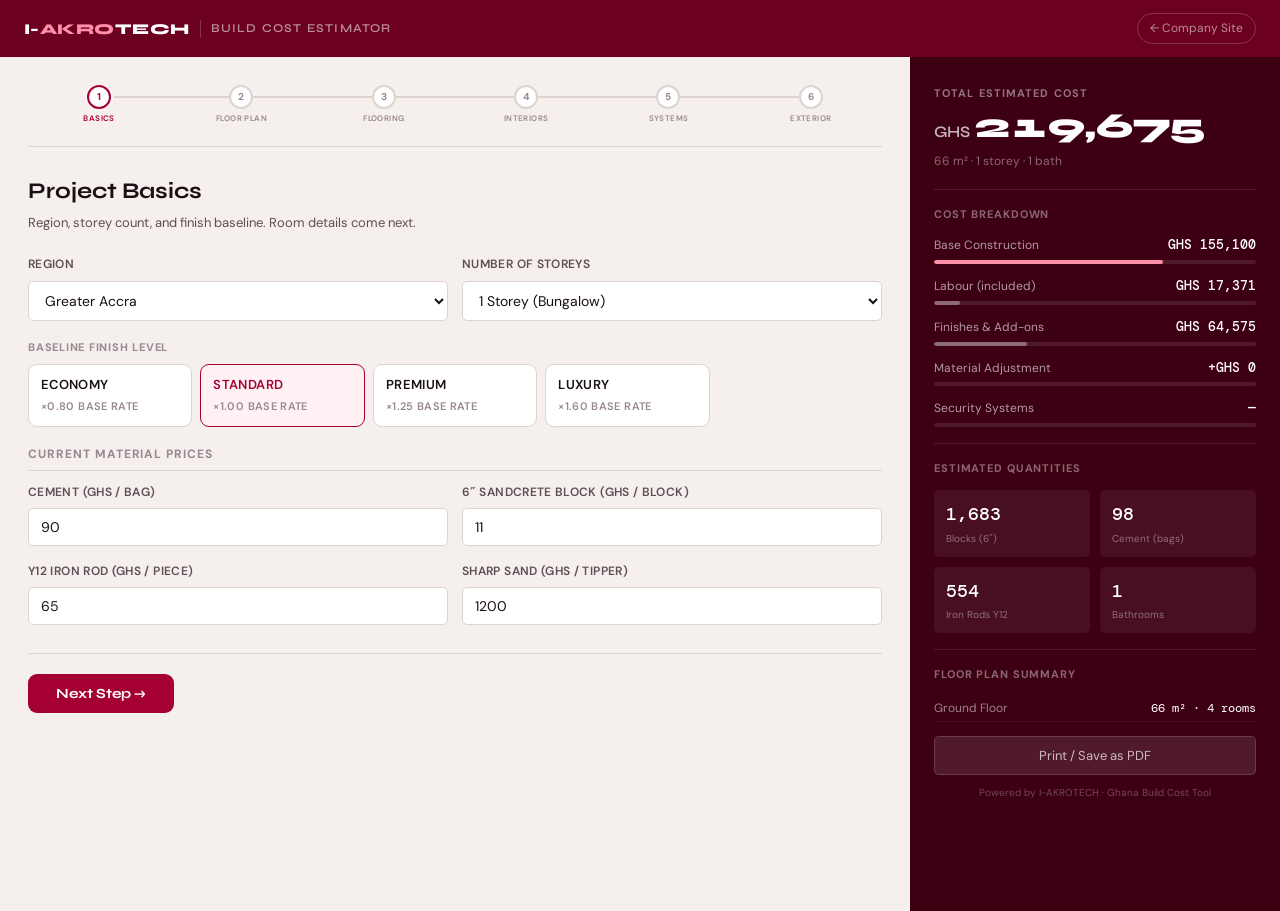
==== commit 6619850c: "Update estimator.html" ====
--- a/estimator.html
+++ b/estimator.html
@@ -158,6 +158,28 @@
 .room-area-wrap{display:flex;align-items:center;gap:4px;flex-shrink:0;}
 .room-area{width:68px;padding:6px 8px;font-size:13px;text-align:right;}
 .room-m2{font-size:12px;color:var(--txt3);white-space:nowrap;}
+.room-unit-sel{padding:5px 4px;font-size:11px;border:1px solid var(--bdr);border-radius:6px;background:var(--surf2);color:var(--txt);cursor:pointer;flex-shrink:0;}
+.room-dims{display:flex;align-items:center;gap:3px;flex-shrink:0;}
+.room-dims .room-area{width:54px;}
+.room-dims-sep{font-size:12px;color:var(--txt3);font-weight:700;}
+.room-m2-hint{font-size:11px;color:var(--cr);font-weight:600;white-space:nowrap;min-width:44px;}
+@keyframes resFlash{0%,100%{outline:none}40%{outline:3px solid var(--cr-glow)}}
+.results.res-flash{animation:resFlash .5s ease 2;}
+.room-cfg-btn{background:none;border:1px solid var(--bdr);border-radius:5px;padding:3px 7px;font-size:11px;color:var(--txt2);cursor:pointer;flex-shrink:0;transition:background .15s;}
+.room-cfg-btn:hover,.room-cfg-btn.open{background:var(--cr-pale);border-color:var(--cr);color:var(--cr);}
+.room-cfg-panel{display:none;background:var(--surf2);border:1px solid var(--bdr);border-radius:8px;margin:4px 0 8px 0;padding:12px 14px;}
+.room-cfg-panel.open{display:block;}
+.room-cfg-panel .bath-row{padding:5px 0;font-size:12px;}
+.room-cfg-panel .bath-cat{font-size:11px;color:var(--txt3);font-weight:600;text-transform:uppercase;letter-spacing:.04em;margin-bottom:4px;}
+.room-cfg-panel .bath-opts{display:flex;flex-wrap:wrap;gap:4px;}
+.room-cfg-panel .bath-opt{font-size:11px;}
+.room-cfg-panel .bath-opt-lbl{padding:3px 7px;font-size:11px;}
+.room-cfg-panel .bath-opt-price{font-size:10px;}
+.room-cfg-panel .field-row{display:grid;grid-template-columns:1fr 1fr;gap:8px;margin-top:6px;}
+.room-cfg-panel label.cfg-lbl{font-size:11px;color:var(--txt3);}
+.room-cfg-panel .cfg-sel{width:100%;padding:5px 7px;font-size:12px;border:1px solid var(--bdr);border-radius:6px;background:var(--surf);color:var(--txt);}
+.room-cfg-panel .cfg-inp{width:100%;padding:5px 7px;font-size:12px;border:1px solid var(--bdr);border-radius:6px;background:var(--surf);color:var(--txt);text-align:right;}
+.room-cfg-summary{font-size:10px;color:var(--cr);margin-top:4px;}
 .room-finish-sel{flex:1;min-width:110px;padding:6px 8px;font-size:12px;}
 .room-del{flex-shrink:0;background:none;border:1px solid var(--bdr);border-radius:50%;width:24px;height:24px;cursor:pointer;color:var(--txt3);font-size:14px;line-height:1;display:flex;align-items:center;justify-content:center;transition:all .15s;}
 .room-del:hover{background:#fee;border-color:#c00;color:#c00;}
@@ -205,6 +227,43 @@
 /* ── Misc ── */
 .disc{background:var(--surf2);border-radius:var(--rs);padding:12px 16px;font-size:12px;color:var(--txt2);line-height:1.6;border-left:3px solid var(--bdr);}
 .disc strong{color:var(--txt);}
+
+/* ── Full Estimate Modal ── */
+.est-overlay{position:fixed;inset:0;background:rgba(0,0,0,.72);z-index:200;display:none;align-items:flex-start;justify-content:center;overflow-y:auto;padding:24px 12px;}
+.est-overlay.open{display:flex;}
+.est-modal{background:var(--surf);border-radius:14px;width:100%;max-width:720px;overflow:hidden;box-shadow:0 24px 80px rgba(0,0,0,.5);animation:modalIn .2s ease;}
+@keyframes modalIn{from{opacity:0;transform:translateY(-16px)}to{opacity:1;transform:none}}
+.est-modal-head{background:var(--cr-dp);padding:22px 28px;position:relative;}
+.est-modal-logo{font-family:var(--fd);font-size:12px;font-weight:700;letter-spacing:.06em;color:rgba(255,255,255,.45);margin-bottom:6px;}
+.est-modal-total{font-family:var(--fd);font-size:2.6rem;font-weight:800;color:#fff;line-height:1;margin-bottom:6px;font-variant-numeric:tabular-nums;}
+.est-modal-sub{font-size:13px;color:rgba(255,255,255,.55);}
+.est-modal-close{position:absolute;top:16px;right:16px;background:rgba(255,255,255,.12);border:none;color:rgba(255,255,255,.7);border-radius:50%;width:32px;height:32px;font-size:18px;cursor:pointer;display:flex;align-items:center;justify-content:center;}
+.est-modal-close:hover{background:rgba(255,255,255,.22);color:#fff;}
+.est-modal-body{padding:24px 28px;}
+.est-sec-title{font-size:11px;font-weight:700;letter-spacing:.1em;text-transform:uppercase;color:var(--txt3);margin-bottom:12px;margin-top:18px;padding-bottom:6px;border-bottom:1px solid var(--bdr);}
+.est-sec-title:first-child{margin-top:0;}
+.est-breakdown-row{display:flex;justify-content:space-between;align-items:baseline;padding:7px 0;border-bottom:1px solid var(--bdr);}
+.est-breakdown-row:last-child{border-bottom:none;}
+.est-breakdown-row.total-row{background:var(--cr-pale);margin:0 -8px;padding:10px 8px;border-radius:var(--rs);font-weight:700;border:none;}
+.est-bd-label{font-size:13px;color:var(--txt2);}
+.est-bd-val{font-family:var(--fm);font-size:14px;font-weight:600;color:var(--txt);font-variant-numeric:tabular-nums;}
+.est-bd-val.cr{color:var(--cr);}
+.est-qty-grid{display:grid;grid-template-columns:repeat(auto-fill,minmax(140px,1fr));gap:10px;margin-bottom:6px;}
+.est-qty-cell{background:var(--surf2);border-radius:var(--rs);padding:12px 14px;}
+.est-qty-num{font-family:var(--fm);font-size:22px;font-weight:600;color:var(--cr);font-variant-numeric:tabular-nums;}
+.est-qty-lbl{font-size:11px;color:var(--txt3);margin-top:3px;}
+.est-floor-row{display:flex;justify-content:space-between;align-items:flex-start;padding:8px 0;border-bottom:1px solid var(--bdr);}
+.est-floor-row:last-child{border-bottom:none;}
+.est-floor-name{font-size:13px;font-weight:600;color:var(--txt);}
+.est-room-list{font-size:11px;color:var(--txt3);margin-top:3px;}
+.est-floor-stat{font-family:var(--fm);font-size:12px;color:var(--txt2);text-align:right;flex-shrink:0;margin-left:12px;}
+.est-modal-footer{padding:16px 28px 24px;display:flex;gap:10px;flex-wrap:wrap;border-top:1px solid var(--bdr);}
+.est-btn-print{flex:1;min-width:140px;background:var(--cr);color:#fff;border:none;border-radius:var(--r);padding:11px 20px;font-family:var(--fd);font-size:14px;font-weight:700;cursor:pointer;}
+.est-btn-print:hover{background:var(--cr-dk);}
+.est-btn-close{flex:1;min-width:140px;background:var(--surf2);color:var(--txt2);border:1.5px solid var(--bdr);border-radius:var(--r);padding:11px 20px;font-family:var(--fb);font-size:14px;cursor:pointer;}
+.est-btn-close:hover{border-color:var(--cr);color:var(--cr);}
+.est-disc{font-size:11px;color:var(--txt3);line-height:1.6;padding:10px 14px;background:var(--surf2);border-radius:var(--rs);margin-top:14px;border-left:3px solid var(--bdr);}
+@media print{.est-overlay{background:none;position:static;display:block;padding:0;}.est-modal{box-shadow:none;border-radius:0;max-width:none;}.est-modal-close,.est-modal-footer{display:none!important;}}
 </style>
 </head>
 <body>
@@ -363,7 +422,7 @@
     <div class="wizard-step" id="step-4">
       <div class="step-hdr">
         <div class="step-title">Interior Finishes</div>
-        <div class="step-sub">Ceiling, kitchen cabinets, and bathroom specification per room.</div>
+        <div class="step-sub">Ceiling treatment and kitchen cabinets. Configure bathrooms per room in the Floor Plan step.</div>
       </div>
 
       <span class="opt-label">Ceiling Treatment</span>
@@ -390,89 +449,6 @@
         </div>
       </div>
 
-      <!-- Bathroom Spec Builder -->
-      <div class="opt-label" style="margin-top:22px;">Bathroom Specification <span style="font-weight:400;text-transform:none;letter-spacing:0;font-size:11px;color:var(--txt3);">— applies to each bathroom</span></div>
-      <div class="bath-spec">
-        <div class="bath-spec-hdr">
-          <span class="bath-spec-title">Select components per bathroom</span>
-          <span class="bath-per-lbl">Cost/bath: <strong id="bath-per-cost">—</strong></span>
-        </div>
-
-        <div class="bath-row">
-          <div class="bath-cat">Toilet</div>
-          <div class="bath-opts">
-            <label class="bath-opt"><input type="radio" name="bath-toilet" value="800" checked onchange="calc()"><span class="bath-opt-lbl">Basic WC <span class="bath-opt-price">GHS 800</span></span></label>
-            <label class="bath-opt"><input type="radio" name="bath-toilet" value="1500" onchange="calc()"><span class="bath-opt-lbl">Close-coupled <span class="bath-opt-price">GHS 1,500</span></span></label>
-            <label class="bath-opt"><input type="radio" name="bath-toilet" value="3500" onchange="calc()"><span class="bath-opt-lbl">Wall-hung <span class="bath-opt-price">GHS 3,500</span></span></label>
-            <label class="bath-opt"><input type="radio" name="bath-toilet" value="8000" onchange="calc()"><span class="bath-opt-lbl">Smart toilet <span class="bath-opt-price">GHS 8,000</span></span></label>
-          </div>
-        </div>
-
-        <div class="bath-row">
-          <div class="bath-cat">Shower</div>
-          <div class="bath-opts">
-            <label class="bath-opt"><input type="radio" name="bath-shower" value="0" onchange="calc()"><span class="bath-opt-lbl">None</span></label>
-            <label class="bath-opt"><input type="radio" name="bath-shower" value="1200" checked onchange="calc()"><span class="bath-opt-lbl">Standard rose <span class="bath-opt-price">GHS 1,200</span></span></label>
-            <label class="bath-opt"><input type="radio" name="bath-shower" value="2800" onchange="calc()"><span class="bath-opt-lbl">Rain shower <span class="bath-opt-price">GHS 2,800</span></span></label>
-            <label class="bath-opt"><input type="radio" name="bath-shower" value="9000" onchange="calc()"><span class="bath-opt-lbl">Steam cabin <span class="bath-opt-price">GHS 9,000</span></span></label>
-          </div>
-        </div>
-
-        <div class="bath-row">
-          <div class="bath-cat">Bathtub</div>
-          <div class="bath-opts">
-            <label class="bath-opt"><input type="radio" name="bath-tub" value="0" checked onchange="calc()"><span class="bath-opt-lbl">None</span></label>
-            <label class="bath-opt"><input type="radio" name="bath-tub" value="3500" onchange="calc()"><span class="bath-opt-lbl">Alcove <span class="bath-opt-price">GHS 3,500</span></span></label>
-            <label class="bath-opt"><input type="radio" name="bath-tub" value="8000" onchange="calc()"><span class="bath-opt-lbl">Freestanding <span class="bath-opt-price">GHS 8,000</span></span></label>
-            <label class="bath-opt"><input type="radio" name="bath-tub" value="15000" onchange="calc()"><span class="bath-opt-lbl">Jacuzzi <span class="bath-opt-price">GHS 15,000</span></span></label>
-          </div>
-        </div>
-
-        <div class="bath-row">
-          <div class="bath-cat">Vanity &amp; Sink</div>
-          <div class="bath-opts">
-            <label class="bath-opt"><input type="radio" name="bath-vanity" value="600" checked onchange="calc()"><span class="bath-opt-lbl">Basic pedestal <span class="bath-opt-price">GHS 600</span></span></label>
-            <label class="bath-opt"><input type="radio" name="bath-vanity" value="1800" onchange="calc()"><span class="bath-opt-lbl">Countertop standard <span class="bath-opt-price">GHS 1,800</span></span></label>
-            <label class="bath-opt"><input type="radio" name="bath-vanity" value="4000" onchange="calc()"><span class="bath-opt-lbl">Marble-top premium <span class="bath-opt-price">GHS 4,000</span></span></label>
-          </div>
-        </div>
-
-        <div class="bath-row">
-          <div class="bath-cat">Floor Tiles</div>
-          <div class="bath-opts">
-            <label class="bath-opt"><input type="radio" name="bath-floor" value="0" checked onchange="calc()"><span class="bath-opt-lbl">Ceramic (base) <span class="bath-opt-price">Included</span></span></label>
-            <label class="bath-opt"><input type="radio" name="bath-floor" value="800" onchange="calc()"><span class="bath-opt-lbl">Porcelain <span class="bath-opt-price">+GHS 800</span></span></label>
-            <label class="bath-opt"><input type="radio" name="bath-floor" value="2000" onchange="calc()"><span class="bath-opt-lbl">Natural stone <span class="bath-opt-price">+GHS 2,000</span></span></label>
-          </div>
-        </div>
-
-        <div class="bath-row">
-          <div class="bath-cat">Wall Tiles</div>
-          <div class="bath-opts">
-            <label class="bath-opt"><input type="radio" name="bath-wall" value="900" checked onchange="calc()"><span class="bath-opt-lbl">Half-height <span class="bath-opt-price">GHS 900</span></span></label>
-            <label class="bath-opt"><input type="radio" name="bath-wall" value="2000" onchange="calc()"><span class="bath-opt-lbl">Full-height ceramic <span class="bath-opt-price">GHS 2,000</span></span></label>
-            <label class="bath-opt"><input type="radio" name="bath-wall" value="4500" onchange="calc()"><span class="bath-opt-lbl">Full-height porcelain <span class="bath-opt-price">GHS 4,500</span></span></label>
-          </div>
-        </div>
-
-        <div class="bath-row">
-          <div class="bath-cat">Fittings</div>
-          <div class="bath-opts">
-            <label class="bath-opt"><input type="radio" name="bath-fit" value="500" checked onchange="calc()"><span class="bath-opt-lbl">Chrome standard <span class="bath-opt-price">GHS 500</span></span></label>
-            <label class="bath-opt"><input type="radio" name="bath-fit" value="1200" onchange="calc()"><span class="bath-opt-lbl">Brushed nickel <span class="bath-opt-price">GHS 1,200</span></span></label>
-            <label class="bath-opt"><input type="radio" name="bath-fit" value="2800" onchange="calc()"><span class="bath-opt-lbl">Brushed gold <span class="bath-opt-price">GHS 2,800</span></span></label>
-          </div>
-        </div>
-
-        <div class="bath-row">
-          <div class="bath-cat">Accessories</div>
-          <div class="bath-opts">
-            <label class="bath-opt"><input type="radio" name="bath-acc" value="400" checked onchange="calc()"><span class="bath-opt-lbl">Basic set <span class="bath-opt-price">GHS 400</span></span></label>
-            <label class="bath-opt"><input type="radio" name="bath-acc" value="1500" onchange="calc()"><span class="bath-opt-lbl">Illuminated mirror + rails <span class="bath-opt-price">GHS 1,500</span></span></label>
-            <label class="bath-opt"><input type="radio" name="bath-acc" value="3000" onchange="calc()"><span class="bath-opt-lbl">Premium set <span class="bath-opt-price">GHS 3,000</span></span></label>
-          </div>
-        </div>
-      </div>
     </div>
 
     <!-- ── STEP 5: SYSTEMS & SECURITY ── -->
@@ -758,6 +734,37 @@
 
 </div><!-- /wrap -->
 
+<!-- ── Full Estimate Modal ── -->
+<div class="est-overlay" id="estOverlay" onclick="closeEstModal(event)">
+  <div class="est-modal" id="estModal">
+    <div class="est-modal-head">
+      <div class="est-modal-logo">I-AKROTECH · Ghana Build Cost Estimator</div>
+      <div class="est-modal-total"><span style="font-size:1rem;font-weight:600;opacity:.7;margin-right:4px;">GHS</span><span id="em-total">—</span></div>
+      <div class="est-modal-sub" id="em-config">—</div>
+      <button class="est-modal-close" onclick="closeEstModal()">×</button>
+    </div>
+    <div class="est-modal-body">
+      <div class="est-sec-title">Cost Breakdown</div>
+      <div id="em-breakdown"></div>
+
+      <div class="est-sec-title">Estimated Material Quantities</div>
+      <div class="est-qty-grid" id="em-qty"></div>
+
+      <div class="est-sec-title">Floor Plan</div>
+      <div id="em-floors"></div>
+
+      <div class="est-disc">
+        <strong>Important:</strong> This is a budgetary estimate based on published Greater Accra market rates and regional multipliers. Actual costs require a licensed quantity surveyor's Bill of Quantities prepared from stamped architectural drawings, plus contractor quotations. Land, permits, professional fees, and VAT are excluded.
+      </div>
+    </div>
+    <div class="est-modal-footer">
+      <button class="est-btn-print" onclick="window.print()">🖨 Print / Save PDF</button>
+      <button class="est-btn-close" onclick="closeEstModal()">Close</button>
+    </div>
+  </div>
+</div>
+
+
 <script>
 (function(){
 'use strict';
@@ -822,15 +829,15 @@
 // ── Floor Plan ──
 function defaultRooms(floorIdx){
   if(floorIdx === 0) return [
-    {id:uid(),type:'living',  area:25,finish:'inherit'},
-    {id:uid(),type:'dining',  area:16,finish:'inherit'},
-    {id:uid(),type:'kitchen', area:18,finish:'inherit'},
-    {id:uid(),type:'bathroom',area:7, finish:'inherit'},
+    {id:uid(),type:'living',  area:25,finish:'inherit',unit:'m2',dimL:0,dimW:0,config:null,cfgOpen:false},
+    {id:uid(),type:'dining',  area:16,finish:'inherit',unit:'m2',dimL:0,dimW:0,config:null,cfgOpen:false},
+    {id:uid(),type:'kitchen', area:18,finish:'inherit',unit:'m2',dimL:0,dimW:0,config:null,cfgOpen:false},
+    {id:uid(),type:'bathroom',area:7, finish:'inherit',unit:'m2',dimL:0,dimW:0,config:null,cfgOpen:false},
   ];
   return [
-    {id:uid(),type:'master',  area:22,finish:'inherit'},
-    {id:uid(),type:'bedroom', area:16,finish:'inherit'},
-    {id:uid(),type:'bathroom',area:7, finish:'inherit'},
+    {id:uid(),type:'master',  area:22,finish:'inherit',unit:'m2',dimL:0,dimW:0,config:null,cfgOpen:false},
+    {id:uid(),type:'bedroom', area:16,finish:'inherit',unit:'m2',dimL:0,dimW:0,config:null,cfgOpen:false},
+    {id:uid(),type:'bathroom',area:7, finish:'inherit',unit:'m2',dimL:0,dimW:0,config:null,cfgOpen:false},
   ];
 }
 
@@ -855,6 +862,131 @@
     ['premium','Premium'],
     ['luxury','Luxury'],
   ].map(([v,l])=>`<option value="${v}"${v===selected?' selected':''}>${l}</option>`).join('');
+}
+
+const BATH_COMPS = [
+  {key:'toilet', label:'Toilet',      defs:[800,1500,3500,8000],   opts:[['800','Basic WC'],['1500','Close-coupled'],['3500','Wall-hung'],['8000','Smart']]},
+  {key:'shower', label:'Shower',      defs:[0,1200,2800,9000],     opts:[['0','None'],['1200','Standard'],['2800','Rain shower'],['9000','Steam cabin']]},
+  {key:'tub',    label:'Bathtub',     defs:[0,3500,8000,15000],    opts:[['0','None'],['3500','Alcove'],['8000','Freestanding'],['15000','Jacuzzi']]},
+  {key:'vanity', label:'Vanity',      defs:[600,1800,4000],        opts:[['600','Basic'],['1800','Standard'],['4000','Premium marble']]},
+  {key:'floor',  label:'Floor Tiles', defs:[0,800,2000],           opts:[['0','Ceramic (base)'],['800','Porcelain +'],['2000','Natural stone +']]},
+  {key:'wall',   label:'Wall Tiles',  defs:[900,2000,4500],        opts:[['900','Half-height'],['2000','Full ceramic'],['4500','Full porcelain']]},
+  {key:'fit',    label:'Fittings',    defs:[500,1200,2800],        opts:[['500','Chrome std'],['1200','Brushed nickel'],['2800','Brushed gold']]},
+  {key:'acc',    label:'Accessories', defs:[400,1500,3000],        opts:[['400','Basic set'],['1500','Mirror+rails'],['3000','Premium set']]},
+];
+function defaultBathConfig(){
+  const cfg={};
+  BATH_COMPS.forEach(c=>{ cfg[c.key]=c.defs[0]; });
+  // Sensible bathroom defaults: basic WC, standard shower, basic vanity, half-height wall, chrome fittings, basic acc
+  cfg.toilet=800; cfg.shower=1200; cfg.vanity=600; cfg.wall=900; cfg.fit=500; cfg.acc=400;
+  return cfg;
+}
+function defaultKitchenConfig(){
+  return {cabType:7000, cabM:3};
+}
+function getBathCostFromCfg(cfg){
+  if(!cfg) return getBathCostPerRoom(); // fallback to global
+  return BATH_COMPS.reduce((s,c)=>s+(+(cfg[c.key]||0)),0);
+}
+function getKitchenCostFromCfg(cfg){
+  if(!cfg) return getRadioVal('cab-type',7000)*getNum('cab-m',3);
+  return (+(cfg.cabType||0))*(+(cfg.cabM||0));
+}
+function roomCfgPanelHTML(fi,ri,room){
+  const open = room.cfgOpen;
+  const cfg  = room.config;
+  if(room.type==='bathroom'){
+    const c = cfg || defaultBathConfig();
+    const total = getBathCostFromCfg(c);
+    const rows = BATH_COMPS.map(comp=>{
+      const opts = comp.opts.map(([v,lbl])=>{
+        const checked = String(c[comp.key])===v;
+        return `<label class="bath-opt"><input type="radio" name="rcfg-${room.id}-${comp.key}" value="${v}" ${checked?'checked':''} onchange="setRoomBathCfg(${fi},${ri},'${comp.key}',+this.value)"><span class="bath-opt-lbl">${lbl}<span class="bath-opt-price"> GHS ${parseInt(v)>0?parseInt(v).toLocaleString():'incl'}</span></span></label>`;
+      }).join('');
+      return `<div class="bath-row"><div class="bath-cat">${comp.label}</div><div class="bath-opts">${opts}</div></div>`;
+    }).join('');
+    return `<div class="room-cfg-panel${open?' open':''}" id="cfg-${room.id}">
+      <div style="font-size:11px;font-weight:700;color:var(--txt2);margin-bottom:8px;">Bathroom Spec — per room <span class="room-cfg-summary">Total: GHS ${total.toLocaleString()}/bath</span></div>
+      ${rows}
+      <div style="margin-top:8px;text-align:right"><button onclick="clearRoomCfg(${fi},${ri})" style="font-size:10px;background:none;border:none;color:var(--txt3);cursor:pointer;text-decoration:underline">↩ Use global spec</button></div>
+    </div>`;
+  }
+  if(room.type==='kitchen'){
+    const c = cfg || defaultKitchenConfig();
+    const cabTypes=[['0','None (open shelving)'],['3500','Economy MDF — GHS 3,500/m'],['5000','Standard — GHS 5,000/m'],['7000','Luxury Solid Wood — GHS 7,000/m'],['12000','Custom Premium — GHS 12,000/m']];
+    const cabOpts = cabTypes.map(([v,l])=>`<option value="${v}"${String(c.cabType)===v?' selected':''}>${l}</option>`).join('');
+    const total = (+(c.cabType||0))*(+(c.cabM||0));
+    return `<div class="room-cfg-panel${open?' open':''}" id="cfg-${room.id}">
+      <div style="font-size:11px;font-weight:700;color:var(--txt2);margin-bottom:8px;">Kitchen Configuration <span class="room-cfg-summary">Total: GHS ${total.toLocaleString()}</span></div>
+      <div class="field-row">
+        <div><label class="cfg-lbl">Cabinet type</label>
+          <select class="cfg-sel" onchange="setRoomKitchenCfg(${fi},${ri},'cabType',+this.value)">${cabOpts}</select></div>
+        <div><label class="cfg-lbl">Cabinet run length (m)</label>
+          <input type="number" class="cfg-inp" value="${c.cabM}" min="0" max="20" step="0.5" oninput="setRoomKitchenCfg(${fi},${ri},'cabM',+this.value)"></div>
+      </div>
+      <div style="margin-top:8px;text-align:right"><button onclick="clearRoomCfg(${fi},${ri})" style="font-size:10px;background:none;border:none;color:var(--txt3);cursor:pointer;text-decoration:underline">↩ Use global spec</button></div>
+    </div>`;
+  }
+  return '';
+}
+
+window.toggleRoomCfg = function(fi,ri){
+  const room = floorPlan[fi].rooms[ri];
+  room.cfgOpen = !room.cfgOpen;
+  if(room.cfgOpen && !room.config){
+    room.config = room.type==='bathroom' ? defaultBathConfig() : defaultKitchenConfig();
+  }
+  renderFloors();
+};
+
+window.setRoomBathCfg = function(fi,ri,key,val){
+  const room = floorPlan[fi].rooms[ri];
+  if(!room.config) room.config = defaultBathConfig();
+  room.config[key] = val;
+  // update summary without full re-render
+  const summary = document.querySelector('#cfg-'+room.id+' .room-cfg-summary');
+  if(summary) summary.textContent = 'Total: GHS '+(getBathCostFromCfg(room.config)).toLocaleString()+'/bath';
+  calc();
+};
+
+window.setRoomKitchenCfg = function(fi,ri,key,val){
+  const room = floorPlan[fi].rooms[ri];
+  if(!room.config) room.config = defaultKitchenConfig();
+  room.config[key] = val;
+  const summary = document.querySelector('#cfg-'+room.id+' .room-cfg-summary');
+  if(summary) summary.textContent = 'Total: GHS '+((+(room.config.cabType||0))*(+(room.config.cabM||0))).toLocaleString();
+  calc();
+};
+
+window.clearRoomCfg = function(fi,ri){
+  floorPlan[fi].rooms[ri].config = null;
+  floorPlan[fi].rooms[ri].cfgOpen = false;
+  renderFloors();
+};
+function roomAreaHTML(fi,ri,room){
+  const u = room.unit||'m2';
+  const FT = 0.0929;
+  const unitSel = `<select class="room-unit-sel" title="Area unit" onchange="setRoomUnit(${fi},${ri},this.value)">
+    <option value="m2"${u==='m2'?' selected':''}>m²</option>
+    <option value="ft2"${u==='ft2'?' selected':''}>ft²</option>
+    <option value="mxm"${u==='mxm'?' selected':''}>m × m</option>
+    <option value="ftxft"${u==='ftxft'?' selected':''}>ft × ft</option>
+  </select>`;
+  if(u==='m2'){
+    return `${unitSel}<div class="room-area-wrap"><input type="number" class="room-area" value="${room.area.toFixed(1)}" min="1" max="2000" step="0.5" oninput="setRoomArea(${fi},${ri},+this.value)"><span class="room-m2">m²</span></div>`;
+  }
+  if(u==='ft2'){
+    const ftVal = (room.area/FT).toFixed(0);
+    return `${unitSel}<div class="room-area-wrap"><input type="number" class="room-area" value="${ftVal}" min="10" max="22000" oninput="setRoomArea(${fi},${ri},+this.value*${FT})"><span class="room-m2">ft²</span><span class="room-m2-hint">= ${room.area.toFixed(1)}m²</span></div>`;
+  }
+  if(u==='mxm'){
+    const l = room.dimL||+Math.sqrt(room.area).toFixed(1);
+    const w = room.dimW||+Math.sqrt(room.area).toFixed(1);
+    return `${unitSel}<div class="room-dims"><input type="number" class="room-area" value="${l}" min="0.5" max="200" step="0.1" oninput="setRoomDims(${fi},${ri},'L',+this.value,'mxm')"><span class="room-dims-sep">×</span><input type="number" class="room-area" value="${w}" min="0.5" max="200" step="0.1" oninput="setRoomDims(${fi},${ri},'W',+this.value,'mxm')"><span class="room-m2">m</span><span class="room-m2-hint">= ${room.area.toFixed(1)}m²</span></div>`;
+  }
+  const ftL = room.dimL||+Math.sqrt(room.area/FT).toFixed(0);
+  const ftW = room.dimW||+Math.sqrt(room.area/FT).toFixed(0);
+  return `${unitSel}<div class="room-dims"><input type="number" class="room-area" value="${ftL}" min="2" max="700" oninput="setRoomDims(${fi},${ri},'L',+this.value,'ftxft')"><span class="room-dims-sep">×</span><input type="number" class="room-area" value="${ftW}" min="2" max="700" oninput="setRoomDims(${fi},${ri},'W',+this.value,'ftxft')"><span class="room-m2">ft</span><span class="room-m2-hint">= ${room.area.toFixed(1)}m²</span></div>`;
 }
 
 function renderFloors(){
@@ -867,20 +999,27 @@
       <div class="floor-hdr">
         <span class="floor-name">${floor.name}</span>
         <span class="floor-area-badge">${floorArea.toFixed(0)} m²</span>
-        <button class="btn-add-room" onclick="addRoom(${fi})">+ Add Room</button>
+        <div style="display:flex;gap:6px;">
+          <button class="btn-add-room" style="background:var(--surf2);border-color:var(--bdr);color:var(--txt2);" onclick="duplicateFloor(${fi})" title="Duplicate this floor's room layout as a new floor">⧉ Duplicate</button>
+          <button class="btn-add-room" onclick="addRoom(${fi})">+ Add Room</button>
+        </div>
       </div>
       <div class="rooms-list" id="rooms-${fi}">
-        ${floor.rooms.map((room,ri)=>`
+        ${floor.rooms.map((room,ri)=>{
+          const isSpec = room.type==='bathroom'||room.type==='kitchen';
+          const cfgBtn = isSpec
+            ? `<button class="room-cfg-btn${room.cfgOpen?' open':''}" onclick="toggleRoomCfg(${fi},${ri})" title="Configure this ${room.type}">⚙ Config</button>`
+            : '';
+          const cfgPanel = isSpec ? roomCfgPanelHTML(fi,ri,room) : '';
+          return `
         <div class="room-row" id="room-${room.id}">
           <select class="room-type-sel" onchange="setRoomType(${fi},${ri},this.value)">${typeOptions(room.type)}</select>
-          <div class="room-area-wrap">
-            <input type="number" class="room-area" value="${room.area}" min="3" max="500"
-                   onchange="setRoomArea(${fi},${ri},+this.value)" oninput="setRoomArea(${fi},${ri},+this.value)">
-            <span class="room-m2">m²</span>
-          </div>
+          ${roomAreaHTML(fi,ri,room)}
           <select class="room-finish-sel" onchange="setRoomFinish(${fi},${ri},this.value)">${finishOptions(room.finish)}</select>
+          ${cfgBtn}
           <button class="room-del" onclick="delRoom(${fi},${ri})" title="Remove room">×</button>
-        </div>`).join('')}
+        </div>${cfgPanel}`;
+        }).join('')}
       </div>
     </div>`;
   }).join('');
@@ -889,7 +1028,7 @@
 }
 
 window.addRoom = function(fi){
-  floorPlan[fi].rooms.push({id:uid(),type:'bedroom',area:16,finish:'inherit'});
+  floorPlan[fi].rooms.push({id:uid(),type:'bedroom',area:16,finish:'inherit',unit:'m2',dimL:0,dimW:0,config:null,cfgOpen:false});
   renderFloors();
 };
 
@@ -902,12 +1041,42 @@
 window.setRoomType = function(fi,ri,val){
   floorPlan[fi].rooms[ri].type = val;
   const t = ROOM_TYPES.find(t=>t.key===val);
-  if(t){ floorPlan[fi].rooms[ri].area = t.area; }
+  if(t){ floorPlan[fi].rooms[ri].area = t.area; floorPlan[fi].rooms[ri].dimL=0; floorPlan[fi].rooms[ri].dimW=0; floorPlan[fi].rooms[ri].config=null; floorPlan[fi].rooms[ri].cfgOpen=false; }
   renderFloors();
 };
 
 window.setRoomArea = function(fi,ri,val){
-  floorPlan[fi].rooms[ri].area = val||0;
+  const room = floorPlan[fi].rooms[ri];
+  room.area = val||0;
+  const hint = document.querySelector('#room-'+room.id+' .room-m2-hint');
+  if(hint) hint.textContent = '= '+room.area.toFixed(1)+'m²';
+  updateAreaTotal();
+  calc();
+};
+
+window.setRoomUnit = function(fi,ri,unit){
+  const room = floorPlan[fi].rooms[ri];
+  const FT = 0.0929;
+  room.unit = unit;
+  if(unit==='mxm'){
+    if(!room.dimL) room.dimL = +Math.sqrt(room.area).toFixed(1);
+    if(!room.dimW) room.dimW = +Math.sqrt(room.area).toFixed(1);
+  } else if(unit==='ftxft'){
+    if(!room.dimL) room.dimL = +Math.sqrt(room.area/FT).toFixed(0);
+    if(!room.dimW) room.dimW = +Math.sqrt(room.area/FT).toFixed(0);
+  }
+  renderFloors();
+};
+
+window.setRoomDims = function(fi,ri,which,val,unit){
+  const room = floorPlan[fi].rooms[ri];
+  const FT = 0.0929;
+  if(which==='L') room.dimL = val; else room.dimW = val;
+  const l = room.dimL||0;
+  const w = room.dimW||0;
+  room.area = unit==='ftxft' ? +(l*w*FT).toFixed(2) : +(l*w).toFixed(2);
+  const hint = document.querySelector('#room-'+room.id+' .room-m2-hint');
+  if(hint) hint.textContent = '= '+room.area.toFixed(1)+'m²';
   updateAreaTotal();
   calc();
 };
@@ -980,9 +1149,9 @@
   const cementPx    = getNum('cement-price',90);
   const blockPx     = getNum('block-price',11);
 
-  const area        = getTotalArea();               // single-storey floor plate
-  const totalArea   = area * storeys;               // all floors combined
-  const wallArea    = area * storeys * 4.5;
+  const area        = getTotalArea();               // total built area (all floors)
+  const totalArea   = area;                          // floor plan already sums all floors
+  const wallArea    = area * 4.5;                   // estimated from total built area
   const storeyFact  = 1 + (storeys-1)*0.14;
   const finMul      = getWeightedFinishMul();
   const numBaths    = getNumBaths();
@@ -1015,15 +1184,26 @@
   // Ceiling
   addons += getRadioVal('ceil-type',45) * totalArea;
 
-  // Kitchen cabinets
-  const cabPerM = getRadioVal('cab-type',7000);
-  if(cabPerM>0) addons += cabPerM * getNum('cab-m',3) * numKitchens;
-
-  // Bathrooms — component spec
-  const bathPerRoom = getBathCostPerRoom();
-  addons += bathPerRoom * numBaths;
+  // Kitchen cabinets — per room (or global if no room override)
+  let kitchenAddon = 0;
+  floorPlan.forEach(f=>f.rooms.forEach(r=>{
+    if(r.type==='kitchen') kitchenAddon += getKitchenCostFromCfg(r.config);
+  }));
+  if(kitchenAddon===0){
+    const cabPerM = getRadioVal('cab-type',7000);
+    if(cabPerM>0) kitchenAddon = cabPerM * getNum('cab-m',3) * numKitchens;
+  }
+  addons += kitchenAddon;
+
+  // Bathrooms — per room (or global if no room override)
+  let bathAddon = 0;
+  floorPlan.forEach(f=>f.rooms.forEach(r=>{
+    if(r.type==='bathroom') bathAddon += getBathCostFromCfg(r.config);
+  }));
+  if(bathAddon===0) bathAddon = getBathCostPerRoom() * numBaths;
+  addons += bathAddon;
   const bathEl = document.getElementById('bath-per-cost');
-  if(bathEl) bathEl.textContent = 'GHS '+fmt(bathPerRoom);
+  if(bathEl) bathEl.textContent = 'GHS '+fmt(bathAddon/Math.max(numBaths,1));
 
   // HVAC
   if(getChecked('ac'))   addons += getNum('ac-rate',4500) * getNum('ac-units',2);
@@ -1095,6 +1275,96 @@
   }
 };
 
+
+// ── Duplicate Floor ──
+window.duplicateFloor = function(fi){
+  const src = floorPlan[fi];
+  const newRooms = src.rooms.map(r=>({
+    id:uid(), type:r.type, area:r.area, finish:r.finish,
+    unit:r.unit, dimL:r.dimL, dimW:r.dimW,
+    config:r.config ? JSON.parse(JSON.stringify(r.config)) : null,
+    cfgOpen:false
+  }));
+  const newIdx = floorPlan.length;
+  floorPlan.push({name:FLOOR_NAMES[newIdx]||'Floor '+(newIdx+1), rooms:newRooms});
+  // Sync storeys selector upward if needed (max 5)
+  const storeysSel = document.getElementById('storeys');
+  if(storeysSel && floorPlan.length > parseInt(storeysSel.value)){
+    const cap = Math.min(floorPlan.length, 5);
+    storeysSel.value = String(cap);
+  }
+  renderFloors();
+};
+
+// ── Full Estimate Modal ──
+window.showEstimateModal = function(){
+  calc(); // ensure fresh numbers
+  const overlay = document.getElementById('estOverlay');
+  if(!overlay) return;
+
+  // Header
+  const totalEl = document.getElementById('total-val');
+  document.getElementById('em-total').textContent = totalEl ? totalEl.textContent : '—';
+  const cfgEl = document.getElementById('res-config');
+  document.getElementById('em-config').textContent = cfgEl ? cfgEl.textContent : '';
+
+  // Breakdown
+  const bkItems = [
+    ['Base Construction', 'bk-base'],
+    ['Labour (included in base)', 'bk-labour'],
+    ['Finishes & Add-ons', 'bk-addons'],
+    ['Material Adjustment', 'bk-mats'],
+    ['Security Systems', 'bk-sec'],
+  ];
+  const total = totalEl ? totalEl.textContent : '—';
+  let bdHTML = bkItems.map(([label, id]) => {
+    const val = document.getElementById(id)?.textContent || '—';
+    return `<div class="est-breakdown-row"><span class="est-bd-label">${label}</span><span class="est-bd-val">${val}</span></div>`;
+  }).join('');
+  bdHTML += `<div class="est-breakdown-row total-row"><span class="est-bd-label" style="font-size:14px;color:var(--txt);font-weight:700;">Total Estimate</span><span class="est-bd-val cr" style="font-size:16px;">GHS ${total}</span></div>`;
+  document.getElementById('em-breakdown').innerHTML = bdHTML;
+
+  // Quantities
+  const qtyCells = [
+    [document.getElementById('q-blocks')?.textContent||'—', 'Blocks (6″)'],
+    [document.getElementById('q-cement')?.textContent||'—', 'Cement (bags)'],
+    [document.getElementById('q-steel')?.textContent||'—', 'Iron Rods Y12'],
+    [document.getElementById('q-baths')?.textContent||'—', 'Bathrooms'],
+  ];
+  document.getElementById('em-qty').innerHTML = qtyCells.map(([num, lbl]) =>
+    `<div class="est-qty-cell"><div class="est-qty-num">${num}</div><div class="est-qty-lbl">${lbl}</div></div>`
+  ).join('');
+
+  // Floor plan
+  let fpHTML = '';
+  if(floorPlan.length === 0){
+    fpHTML = '<p style="font-size:13px;color:var(--txt3);">No floor plan configured.</p>';
+  } else {
+    fpHTML = floorPlan.map(f=>{
+      const a = f.rooms.reduce((s,r)=>s+(parseFloat(r.area)||0),0);
+      const roomList = f.rooms.map(r=>{
+        const t = ROOM_TYPES.find(t=>t.key===r.type);
+        return (t?t.label:r.type)+' ('+r.area.toFixed(0)+' m²)';
+      }).join(' · ');
+      return `<div class="est-floor-row">
+        <div><div class="est-floor-name">${f.name}</div><div class="est-room-list">${roomList}</div></div>
+        <div class="est-floor-stat">${a.toFixed(0)} m²<br><span style="font-size:10px;color:var(--txt3);">${f.rooms.length} rooms</span></div>
+      </div>`;
+    }).join('');
+  }
+  document.getElementById('em-floors').innerHTML = fpHTML;
+
+  overlay.classList.add('open');
+  document.body.style.overflow='hidden';
+};
+
+window.closeEstModal = function(evt){
+  if(evt && evt.target !== document.getElementById('estOverlay')) return;
+  const overlay = document.getElementById('estOverlay');
+  if(overlay) overlay.classList.remove('open');
+  document.body.style.overflow='';
+};
+
 // ── Wizard ──
 let currentStep = 1;
 const totalSteps = 6;
@@ -1112,7 +1382,11 @@
 
 window.wizNav = function(dir){
   const next = currentStep+dir;
-  if(next<1||next>totalSteps) return;
+  if(next<1) return;
+  if(next>totalSteps){
+    showEstimateModal();
+    return;
+  }
   document.getElementById('step-'+currentStep).classList.remove('active');
   currentStep=next;
   document.getElementById('step-'+currentStep).classList.add('active');
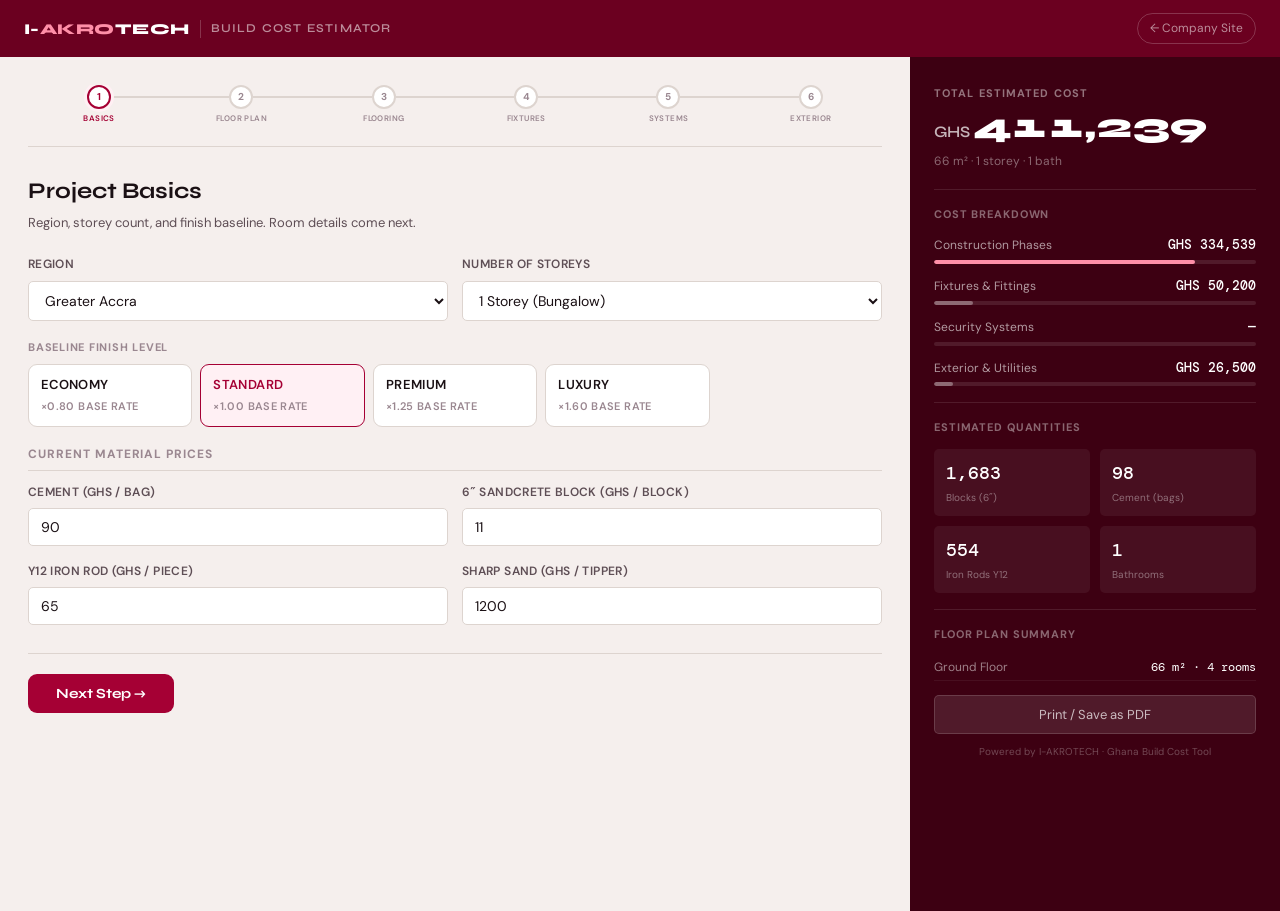
==== commit 35c76637: "Update estimator.html" ====
--- a/estimator.html
+++ b/estimator.html
@@ -262,8 +262,77 @@
 .est-btn-print:hover{background:var(--cr-dk);}
 .est-btn-close{flex:1;min-width:140px;background:var(--surf2);color:var(--txt2);border:1.5px solid var(--bdr);border-radius:var(--r);padding:11px 20px;font-family:var(--fb);font-size:14px;cursor:pointer;}
 .est-btn-close:hover{border-color:var(--cr);color:var(--cr);}
+
+.est-tbl{width:100%;border-collapse:collapse;font-size:13px;margin-bottom:4px;}
+.est-tbl th{font-size:10px;font-weight:700;letter-spacing:.07em;text-transform:uppercase;color:var(--txt3);padding:5px 8px;border-bottom:2px solid var(--bdr);text-align:left;}
+.est-tbl th.est-right,.est-tbl td.est-right{text-align:right;font-family:var(--fm);font-variant-numeric:tabular-nums;}
+.est-tbl td{padding:6px 8px;border-bottom:1px solid var(--bdr);color:var(--txt2);vertical-align:top;}
+.est-tbl tr:last-child td{border-bottom:none;}
+.est-tbl tr.est-total-row td{background:var(--cr-pale);font-weight:700;color:var(--txt);font-size:14px;border-top:2px solid var(--cr);}
+.est-room-spec{font-size:10px;color:var(--txt3);margin-top:3px;line-height:1.4;}
+
 .est-disc{font-size:11px;color:var(--txt3);line-height:1.6;padding:10px 14px;background:var(--surf2);border-radius:var(--rs);margin-top:14px;border-left:3px solid var(--bdr);}
-@media print{.est-overlay{background:none;position:static;display:block;padding:0;}.est-modal{box-shadow:none;border-radius:0;max-width:none;}.est-modal-close,.est-modal-footer{display:none!important;}}
+@media print{
+  body > *:not(#estOverlay){display:none!important;}
+  #estOverlay{display:block!important;position:static!important;overflow:visible!important;padding:0!important;background:#fff!important;}
+  .est-modal{box-shadow:none!important;border-radius:0!important;max-width:none!important;width:100%!important;animation:none!important;}
+  .est-modal-close,.est-modal-footer,.btn-secondary,.hdr,.wizard-panel,.results{display:none!important;}
+  .est-overlay{position:static!important;}
+  .est-modal-body{padding:16px!important;}
+  .est-modal-head{padding:16px 20px!important;}
+  .est-room-tbl{font-size:10px;}
+  * {-webkit-print-color-adjust:exact;print-color-adjust:exact;}
+}
+
+/* ── Room Comfort Config ── */
+.room-comfort-btn{background:none;border:1px solid var(--bdr);border-radius:5px;padding:3px 7px;font-size:11px;color:var(--txt2);cursor:pointer;flex-shrink:0;transition:background .15s;}
+.room-comfort-btn:hover,.room-comfort-btn.open{background:#e8f4fd;border-color:#3b82f6;color:#1d4ed8;}
+
+
+/* ── Construction Phase Cards (Step 3) ── */
+.phase-presets{display:flex;flex-wrap:wrap;gap:8px;margin-bottom:18px;}
+.phase-preset-btn{padding:7px 15px;border:1.5px solid var(--bdr);border-radius:20px;background:var(--surf);color:var(--txt2);font-size:12px;font-weight:600;cursor:pointer;transition:all .18s;}
+.phase-preset-btn:hover,.phase-preset-btn.active{border-color:var(--cr);background:var(--cr-pale);color:var(--cr);}
+.phase-card{border:1.5px solid var(--bdr);border-radius:var(--r);overflow:hidden;margin-bottom:10px;transition:opacity .2s;}
+.phase-card.disabled{opacity:.45;}
+.phase-card-hdr{display:flex;align-items:center;gap:9px;padding:11px 13px;background:var(--surf2);cursor:pointer;user-select:none;}
+.phase-card-hdr:hover{background:var(--bdr);}
+.ph-toggle{width:36px;height:20px;border-radius:10px;background:var(--cr);border:none;cursor:pointer;position:relative;flex-shrink:0;transition:background .18s;}
+.ph-toggle::after{content:'';position:absolute;width:14px;height:14px;border-radius:50%;background:#fff;top:3px;left:3px;transition:left .18s;}
+.ph-toggle.off{background:var(--bdr);}
+.ph-toggle.off::after{left:19px;}
+.phase-icon{font-size:15px;flex-shrink:0;}
+.phase-name{font-family:var(--fd);font-size:13px;font-weight:700;flex:1;color:var(--txt);line-height:1.3;}
+.phase-subtotal{font-family:var(--fm);font-size:12px;font-weight:600;color:var(--cr);white-space:nowrap;min-width:70px;text-align:right;}
+.phase-expand{font-size:9px;color:var(--txt3);flex-shrink:0;transition:transform .2s;margin-left:2px;}
+.phase-expand.open{transform:rotate(90deg);}
+.phase-body{display:none;padding:12px 13px 14px;background:var(--surf);}
+.phase-body.open{display:block;}
+.phase-desc{font-size:11px;color:var(--txt3);margin-bottom:10px;line-height:1.5;}
+.phase-tbl{width:100%;border-collapse:collapse;font-size:12px;}
+.phase-tbl th{font-size:10px;font-weight:600;letter-spacing:.05em;text-transform:uppercase;color:var(--txt3);text-align:left;padding:4px 5px 7px;border-bottom:1px solid var(--bdr);}
+.phase-tbl th.r{text-align:right;}
+.phase-tbl td{padding:6px 5px;vertical-align:middle;border-bottom:1px solid rgba(0,0,0,.04);}
+@media(prefers-color-scheme:dark){.phase-tbl td{border-bottom-color:rgba(255,255,255,.04);}}
+.phase-tbl tr:last-child td{border-bottom:none;}
+.pi-check{width:15px;height:15px;cursor:pointer;accent-color:var(--cr);flex-shrink:0;}
+.pi-label{color:var(--txt);line-height:1.3;}
+.pi-qty-cell{text-align:right;white-space:nowrap;font-family:var(--fm);color:var(--txt2);}
+.pi-unit{text-align:left;color:var(--txt3);white-space:nowrap;padding-left:3px;}
+.pi-rate-wrap{display:flex;align-items:center;gap:3px;justify-content:flex-end;}
+.pi-rate-lbl{font-size:10px;color:var(--txt3);}
+.pi-rate{width:78px;padding:4px 6px;border:1.5px solid var(--bdr);border-radius:var(--rs);background:var(--surf2);color:var(--txt);font-family:var(--fm);font-size:12px;text-align:right;transition:border-color .15s;}
+.pi-rate:focus{outline:none;border-color:var(--cr);}
+.pi-cost{font-family:var(--fm);font-size:12px;font-weight:600;color:var(--txt);text-align:right;white-space:nowrap;}
+.pi-qty-inp{width:58px;padding:4px 6px;border:1.5px solid var(--bdr);border-radius:var(--rs);background:var(--surf2);color:var(--txt);font-family:var(--fm);font-size:12px;text-align:right;transition:border-color .15s;}
+.pi-qty-inp:focus{outline:none;border-color:var(--cr);}
+/* ── type selector in phase/fixture tables ── */
+.pi-type-sel{font-size:11px;padding:2px 4px;border:1px solid var(--bdr);border-radius:4px;background:var(--surf2);color:var(--txt);max-width:160px;cursor:pointer;}
+.pi-type-sel:focus{outline:2px solid var(--cr);outline-offset:-1px;}
+/* ── fixture cards (reuse phase-card palette) ── */
+.fix-section-hdr{font-size:11px;font-weight:700;letter-spacing:.08em;text-transform:uppercase;color:var(--txt3);padding:18px 0 8px;border-top:1px solid var(--bdr);margin-top:18px;}
+.fix-basis-badge{font-size:10px;font-weight:400;text-transform:none;letter-spacing:0;color:var(--txt3);margin-left:8px;background:var(--surf2);padding:1px 6px;border-radius:10px;border:1px solid var(--bdr);}
+
 </style>
 </head>
 <body>
@@ -285,7 +354,7 @@
       <div class="wiz-node active" data-step="1"><div class="wiz-dot">1</div><span class="wiz-lbl">Basics</span></div>
       <div class="wiz-node" data-step="2"><div class="wiz-dot">2</div><span class="wiz-lbl">Floor Plan</span></div>
       <div class="wiz-node" data-step="3"><div class="wiz-dot">3</div><span class="wiz-lbl">Flooring</span></div>
-      <div class="wiz-node" data-step="4"><div class="wiz-dot">4</div><span class="wiz-lbl">Interiors</span></div>
+      <div class="wiz-node" data-step="4"><div class="wiz-dot">4</div><span class="wiz-lbl">Fixtures</span></div>
       <div class="wiz-node" data-step="5"><div class="wiz-dot">5</div><span class="wiz-lbl">Systems</span></div>
       <div class="wiz-node" data-step="6"><div class="wiz-dot">6</div><span class="wiz-lbl">Exterior</span></div>
     </div>
@@ -386,69 +455,25 @@
     <!-- ── STEP 3: FLOORING & WALLS ── -->
     <div class="wizard-step" id="step-3">
       <div class="step-hdr">
-        <div class="step-title">Flooring &amp; Walls</div>
-        <div class="step-sub">Global defaults — rooms with a finish override use their own tier.</div>
-      </div>
-
-      <span class="opt-label">Floor Tile Type</span>
-      <div class="opt-group">
-        <div class="opt-card"><input type="radio" name="tile-type" id="tile-ceramic" value="80" checked><label for="tile-ceramic"><span class="opt-name">Ceramic</span><span class="opt-price">GHS 80/m²</span></label></div>
-        <div class="opt-card"><input type="radio" name="tile-type" id="tile-porcelain" value="120"><label for="tile-porcelain"><span class="opt-name">Porcelain</span><span class="opt-price">GHS 120/m²</span></label></div>
-        <div class="opt-card"><input type="radio" name="tile-type" id="tile-granite" value="200"><label for="tile-granite"><span class="opt-name">Granite</span><span class="opt-price">GHS 200/m²</span></label></div>
-        <div class="opt-card"><input type="radio" name="tile-type" id="tile-marble" value="320"><label for="tile-marble"><span class="opt-name">Marble</span><span class="opt-price">GHS 320/m²</span></label></div>
-        <div class="opt-card"><input type="radio" name="tile-type" id="tile-vinyl" value="65"><label for="tile-vinyl"><span class="opt-name">Vinyl / LVT</span><span class="opt-price">GHS 65/m²</span></label></div>
-        <div class="opt-card"><input type="radio" name="tile-type" id="tile-screed" value="40"><label for="tile-screed"><span class="opt-name">Plain Screed</span><span class="opt-price">GHS 40/m²</span></label></div>
-      </div>
-
-      <span class="opt-label">Wall Finishing</span>
-      <div class="opt-group">
-        <div class="opt-card"><input type="radio" name="wall-fin" id="wf-paint" value="0" checked><label for="wf-paint"><span class="opt-name">Emulsion Paint</span><span class="opt-price">Included in base</span></label></div>
-        <div class="opt-card"><input type="radio" name="wall-fin" id="wf-tex" value="18"><label for="wf-tex"><span class="opt-name">Textured Paint</span><span class="opt-price">+GHS 18/m²</span></label></div>
-        <div class="opt-card"><input type="radio" name="wall-fin" id="wf-panel" value="45"><label for="wf-panel"><span class="opt-name">Wall Panels (POP)</span><span class="opt-price">+GHS 45/m²</span></label></div>
-        <div class="opt-card"><input type="radio" name="wall-fin" id="wf-tile" value="75"><label for="wf-tile"><span class="opt-name">Wall Tile (feature)</span><span class="opt-price">+GHS 75/m²</span></label></div>
-        <div class="opt-card"><input type="radio" name="wall-fin" id="wf-stone" value="120"><label for="wf-stone"><span class="opt-name">Stone Cladding</span><span class="opt-price">+GHS 120/m²</span></label></div>
-      </div>
-
-      <span class="opt-label">Insect / Mosquito Screens</span>
-      <div class="opt-group">
-        <div class="opt-card"><input type="radio" name="screen-type" id="scr-none" value="0"><label for="scr-none"><span class="opt-name">None</span><span class="opt-price">–</span></label></div>
-        <div class="opt-card"><input type="radio" name="screen-type" id="scr-fix" value="55"><label for="scr-fix"><span class="opt-name">Fixed Frame</span><span class="opt-price">GHS 55/m² openings</span></label></div>
-        <div class="opt-card"><input type="radio" name="screen-type" id="scr-ret" value="85" checked><label for="scr-ret"><span class="opt-name">Retractable</span><span class="opt-price">GHS 85/m² openings</span></label></div>
-        <div class="opt-card"><input type="radio" name="screen-type" id="scr-mot" value="150"><label for="scr-mot"><span class="opt-name">Motorized</span><span class="opt-price">GHS 150/m² openings</span></label></div>
-      </div>
-    </div>
-
-    <!-- ── STEP 4: INTERIOR FINISHES ── -->
+        <div class="step-title">Construction Scope</div>
+        <div class="step-sub">Toggle phases, expand each card to see and adjust individual line items and their rates. Quantities are auto-calculated from your floor plan.</div>
+      </div>
+      <div class="phase-presets">
+        <button class="phase-preset-btn" onclick="applyPreset('shell')">🏗 Shell Only</button>
+        <button class="phase-preset-btn" onclick="applyPreset('shell-roof')">🏠 Shell + Roof</button>
+        <button class="phase-preset-btn" onclick="applyPreset('to-paint')">🖌️ Up to Paint</button>
+        <button class="phase-preset-btn active" onclick="applyPreset('full')">✅ Full Finish</button>
+      </div>
+      <div id="phase-cards"></div>
+        </div>
+
+    <!-- ── STEP 4: FIXTURES & FITTINGS ── -->
     <div class="wizard-step" id="step-4">
       <div class="step-hdr">
-        <div class="step-title">Interior Finishes</div>
-        <div class="step-sub">Ceiling treatment and kitchen cabinets. Configure bathrooms per room in the Floor Plan step.</div>
-      </div>
-
-      <span class="opt-label">Ceiling Treatment</span>
-      <div class="opt-group">
-        <div class="opt-card"><input type="radio" name="ceil-type" id="ceil-none" value="0"><label for="ceil-none"><span class="opt-name">None / Painted slab</span><span class="opt-price">–</span></label></div>
-        <div class="opt-card"><input type="radio" name="ceil-type" id="ceil-board" value="35"><label for="ceil-board"><span class="opt-name">Plasterboard</span><span class="opt-price">GHS 35/m²</span></label></div>
-        <div class="opt-card"><input type="radio" name="ceil-type" id="ceil-pop" value="45" checked><label for="ceil-pop"><span class="opt-name">POP / Gypsum</span><span class="opt-price">GHS 45/m²</span></label></div>
-        <div class="opt-card"><input type="radio" name="ceil-type" id="ceil-pop2" value="65"><label for="ceil-pop2"><span class="opt-name">Decorative POP</span><span class="opt-price">GHS 65/m²</span></label></div>
-        <div class="opt-card"><input type="radio" name="ceil-type" id="ceil-wood" value="95"><label for="ceil-wood"><span class="opt-name">Timber Coffered</span><span class="opt-price">GHS 95/m²</span></label></div>
-      </div>
-
-      <span class="opt-label">Kitchen Cabinets</span>
-      <div class="opt-group">
-        <div class="opt-card"><input type="radio" name="cab-type" id="cab-none" value="0"><label for="cab-none"><span class="opt-name">None</span><span class="opt-price">Open shelving</span></label></div>
-        <div class="opt-card"><input type="radio" name="cab-type" id="cab-mdf" value="3500"><label for="cab-mdf"><span class="opt-name">Economy MDF</span><span class="opt-price">GHS 3,500/m run</span></label></div>
-        <div class="opt-card"><input type="radio" name="cab-type" id="cab-std" value="5000"><label for="cab-std"><span class="opt-name">Standard</span><span class="opt-price">GHS 5,000/m run</span></label></div>
-        <div class="opt-card"><input type="radio" name="cab-type" id="cab-lux" value="7000" checked><label for="cab-lux"><span class="opt-name">Luxury Solid Wood</span><span class="opt-price">GHS 7,000/m run</span></label></div>
-        <div class="opt-card"><input type="radio" name="cab-type" id="cab-cust" value="12000"><label for="cab-cust"><span class="opt-name">Custom Premium</span><span class="opt-price">GHS 12,000/m run</span></label></div>
-      </div>
-      <div class="field-row" style="margin-top:10px;margin-bottom:0;">
-        <div class="field">
-          <label for="cab-m">Cabinet run (metres per kitchen)</label>
-          <input type="number" id="cab-m" value="3" min="1" max="12" oninput="calc()">
-        </div>
-      </div>
-
+        <div class="step-title">Fixtures &amp; Fittings</div>
+        <div class="step-sub">Bathrooms, kitchen, living and bedroom furniture — each item has a type selector and an editable rate. Quantities auto-scale with your room count. Expand any group to see line items.</div>
+      </div>
+      <div id="fixture-cards"></div>
     </div>
 
     <!-- ── STEP 5: SYSTEMS & SECURITY ── -->
@@ -459,7 +484,7 @@
       </div>
 
       <div class="feat-group">
-        <div class="feat-group-name">HVAC &amp; Comfort</div>
+        <div class="feat-group-name">HVAC &amp; Comfort <span style="font-weight:400;text-transform:none;letter-spacing:0;font-size:10px;color:var(--txt3);">— global fallback (configure per room in Step 2)</span></div>
         <label class="feat" id="lbl-ac">
           <input type="checkbox" id="ac" onchange="toggleSub('ac','lbl-ac','ac-sub')">
           <div class="feat-info">
@@ -696,25 +721,22 @@
     <div class="res-rule"></div>
     <div class="res-sub-title">Cost Breakdown</div>
     <div class="bk-item">
-      <div class="bk-row"><span class="bk-name">Base Construction</span><span class="bk-val" id="bk-base">—</span></div>
+      <div class="bk-row"><span class="bk-name">Construction Phases</span><span class="bk-val" id="bk-base">—</span></div>
       <div class="bk-track"><div class="bk-fill hi" id="bar-base" style="width:0%"></div></div>
     </div>
     <div class="bk-item">
-      <div class="bk-row"><span class="bk-name">Labour (included)</span><span class="bk-val" id="bk-labour">—</span></div>
+      <div class="bk-row"><span class="bk-name">Fixtures &amp; Fittings</span><span class="bk-val" id="bk-labour">—</span></div>
       <div class="bk-track"><div class="bk-fill" id="bar-labour" style="width:0%"></div></div>
     </div>
     <div class="bk-item">
-      <div class="bk-row"><span class="bk-name">Finishes &amp; Add-ons</span><span class="bk-val" id="bk-addons">—</span></div>
+      <div class="bk-row"><span class="bk-name">Security Systems</span><span class="bk-val" id="bk-addons">—</span></div>
       <div class="bk-track"><div class="bk-fill" id="bar-addons" style="width:0%"></div></div>
     </div>
     <div class="bk-item">
-      <div class="bk-row"><span class="bk-name">Material Adjustment</span><span class="bk-val" id="bk-mats">—</span></div>
+      <div class="bk-row"><span class="bk-name">Exterior &amp; Utilities</span><span class="bk-val" id="bk-mats">—</span></div>
       <div class="bk-track"><div class="bk-fill" id="bar-mats" style="width:0%"></div></div>
     </div>
-    <div class="bk-item">
-      <div class="bk-row"><span class="bk-name">Security Systems</span><span class="bk-val" id="bk-sec">—</span></div>
-      <div class="bk-track"><div class="bk-fill" id="bar-sec" style="width:0%"></div></div>
-    </div>
+    <div class="bk-item" style="display:none"><div class="bk-row"><span class="bk-name">hidden</span><span class="bk-val" id="bk-sec">—</span></div><div class="bk-track"><div class="bk-fill" id="bar-sec" style="width:0%"></div></div></div>
     <div class="res-rule"></div>
     <div class="res-sub-title">Estimated Quantities</div>
     <div class="qty-grid">
@@ -769,9 +791,505 @@
 (function(){
 'use strict';
 
-// ── Constants ──
-const BASE_RATE = 2350;
-const LABOUR_RATIO = 0.112;
+// ── Construction Phase Definitions ──
+// All rates are in GHS per unit (m², no., month, or % of running total).
+// Regional multiplier is applied at calculation time.
+const PHASE_DEFS = [
+  { id:'foundation', label:'Foundation & Substructure', icon:'🏗',
+    desc:'Excavation, hardcore fill, and foundation concrete including reinforcement.',
+    items:[
+      {id:'excav',    label:'Excavation & earthworks',              basis:'floor',     unit:'m²',    defRate:180},
+      {id:'hardcore', label:'Hardcore fill & blinding concrete',    basis:'floor',     unit:'m²',    defRate:100},
+      {id:'fdnConc',  label:'Foundation concrete & reinforcement',  basis:'floor',     unit:'m²',    defRate:360},
+    ]
+  },
+  { id:'superstructure', label:'Superstructure / Shell', icon:'🧱',
+    desc:'9-inch hollow block masonry walls, RC columns, ring-beams, and lintels over all openings.',
+    items:[
+      {id:'blockwork', label:'9" hollow block masonry walls',       basis:'floor',     unit:'m²',    defRate:420},
+      {id:'rcFrame',   label:'RC columns, ring-beams & lintels',   basis:'floor',     unit:'m²',    defRate:330},
+    ]
+  },
+  { id:'upperSlab', label:'Upper Floor Concrete Slab', icon:'⬛',
+    desc:'Reinforced concrete suspended slab for upper storeys only — zero cost for a single-storey.',
+    items:[
+      {id:'slabConc', label:'RC suspended slab & formwork (per upper storey)', basis:'upper', unit:'m²', defRate:370},
+    ]
+  },
+  { id:'roofing', label:'Roofing', icon:'🏠',
+    desc:'Timber truss structure, 0.55mm aluminium roofing sheets, gutters, fascia board, and soffit.',
+    items:[
+      {id:'roofTruss', label:'Timber roof truss / rafter structure', basis:'roof',    unit:'m²',    defRate:320},
+      {id:'roofSheet', label:'0.55mm aluminium roofing sheet',       basis:'roof',    unit:'m²',    defRate:275},
+      {id:'gutterFas', label:'Gutters, fascia board & soffit',       basis:'roof',    unit:'m²',    defRate:90},
+    ]
+  },
+  { id:'extFinish', label:'External Finishes', icon:'🎨',
+    desc:'External cement render, scratch coat, and two-coat masonry paint.',
+    items:[
+      {id:'extPlaster', label:'External cement render & plaster',   basis:'ext-wall', unit:'m²',   defRate:140},
+      {id:'extPaint',   label:'External masonry paint (2 coats)',   basis:'ext-wall', unit:'m²',   defRate:88},
+    ]
+  },
+  { id:'internalWorks', label:'Internal Plastering & Screeding', icon:'🔧',
+    desc:'Internal wall plaster, skim coat, and 40mm floor screed — the substrate for tiling and painting.',
+    items:[
+      {id:'intPlaster', label:'Internal cement plaster & skim',    basis:'floor',    unit:'m²',    defRate:150},
+      {id:'floorScreed',label:'Floor screed 40mm',                 basis:'floor',    unit:'m²',    defRate:115},
+    ]
+  },
+  { id:'painting', label:'Internal Painting', icon:'🖌️',
+    desc:'Interior emulsion paint applied to internal walls (2 coats). Adjust for textured or specialty paint.',
+    items:[
+      {id:'intPaint',   label:'Interior emulsion paint (2 coats)', basis:'floor',    unit:'m²',    defRate:95},
+    ]
+  },
+  { id:'floorTiling', label:'Floor Tiling', icon:'🟦',
+    desc:'Floor tile supply and laying. Adjust the supply rate to match your tile grade (ceramic → porcelain → marble).',
+    items:[
+      {id:'floorTileS', label:'Floor tiles — supply (ceramic/porcelain)', basis:'floor', unit:'m²', defRate:270},
+      {id:'floorTileL', label:'Floor tile laying & grouting (labour)',    basis:'floor', unit:'m²', defRate:88},
+    ]
+  },
+  { id:'wallTiling', label:'Wall Tiling — Wet Areas', icon:'🚿',
+    desc:'Ceramic wall tiles in bathrooms and kitchen splash-back. Qty auto-estimated from bathroom & kitchen count.',
+    items:[
+      {id:'wallTileS',  label:'Wall tiles — supply (bathrooms / kitchen)', basis:'wet-wall', unit:'m²', defRate:240},
+      {id:'wallTileL',  label:'Wall tile laying & grouting (labour)',      basis:'wet-wall', unit:'m²', defRate:95},
+    ]
+  },
+  { id:'ceiling', label:'Ceiling', icon:'⬜',
+    desc:'POP gypsum board ceiling supply and installation. Change rate for plasterboard (lower) or timber coffered (higher).',
+    items:[
+      {id:'ceilMat',    label:'POP / gypsum board ceiling — supply',  basis:'floor',   unit:'m²',  defRate:120},
+      {id:'ceilLab',    label:'Ceiling installation (labour)',         basis:'floor',   unit:'m²',  defRate:55},
+    ]
+  },
+  { id:'openings', label:'Doors & Windows', icon:'🚪',
+    desc:'Supply and installation of external doors, internal doors, and aluminium-frame windows. Edit quantity fields to match your actual door/window count.',
+    items:[
+      {id:'extDoor', label:'External doors',  basis:'ext-doors', unit:'leaf', defRate:3200,
+        types:[{l:'Wooden panel',r:2800},{l:'Steel security',r:3200},{l:'Aluminium framed',r:3800},{l:'Solid mahogany',r:5500}]},
+      {id:'intDoor', label:'Internal doors',  basis:'int-doors', unit:'leaf', defRate:1150,
+        types:[{l:'Hollow-core flush',r:850},{l:'Solid-core flush',r:1150},{l:'Moulded panel',r:1500},{l:'Bi-fold',r:2200}]},
+      {id:'windows', label:'Windows',          basis:'windows',   unit:'window', defRate:1700,
+        types:[{l:'Aluminium louvre',r:900},{l:'Aluminium casement',r:1700},{l:'Sliding aluminium',r:2200},{l:'UPVC casement',r:2800}]},
+    ]
+  },
+  { id:'electrical', label:'Electrical Works', icon:'⚡',
+    desc:'Conduit rough-in, wiring, distribution board, outlets, switches, and light fittings.',
+    items:[
+      {id:'elecRough',  label:'Electrical rough-in (conduit & wiring)', basis:'floor', unit:'m²',  defRate:185},
+      {id:'elecFit',    label:'Outlets, switches, DB & light fittings', basis:'floor', unit:'m²',  defRate:150},
+    ]
+  },
+  { id:'plumbing', label:'Plumbing & Drainage', icon:'🔩',
+    desc:'Water supply pipes, valves and fittings; drainage pipes, manholes, and sewerage connection.',
+    items:[
+      {id:'plumbPipe',   label:'Water supply pipes & fittings',        basis:'floor',   unit:'m²',  defRate:175},
+      {id:'drainSewer',  label:'Drainage, manholes & sewerage',        basis:'floor',   unit:'m²',  defRate:120},
+    ]
+  },
+  { id:'labour', label:'Labour & Site Overhead', icon:'👷',
+    desc:'Site foreman/clerk of works (duration auto-estimated from project size) plus general site overhead as a % of all construction above.',
+    items:[
+      {id:'siteForeman',  label:'Site foreman / clerk of works',       basis:'months',  unit:'mo.',  defRate:3500},
+      {id:'siteOverhead', label:'General labour & site overhead',      basis:'pct',     unit:'%',    defRate:8},
+    ]
+  },
+];
+
+// ── Runtime phase state ──
+let userPhases = initUserPhases();
+
+function initUserPhases(){
+  return PHASE_DEFS.map(ph=>({
+    ...ph, enabled:true, expanded:false,
+    items:ph.items.map(it=>({...it, enabled:true, rate:it.defRate, qtyOverride:null,
+      typeIdx:it.types?0:undefined}))
+  }));
+}
+
+// ════════════════════════════════════════════════════════════════
+// FIXTURE_DEFS — bathroom, kitchen, living, bedroom fixtures
+// basis: 'per-bath' | 'per-kitchen' | 'per-bed' | 'flat'
+// ════════════════════════════════════════════════════════════════
+const FIXTURE_DEFS = [
+  { id:'bathroom', label:'Bathroom Fixtures', icon:'🚿',
+    basis:'per-bath', desc:'Per bathroom — WC, basin, shower, bath, mirror, and accessories.',
+    items:[
+      {id:'wc',      label:'WC / Toilet',        unit:'set', defRate:850,  enabled:true,
+       types:[{l:'Close-coupled (standard)',r:850},{l:'Back-to-wall',r:1200},{l:'Wall-hung premium',r:1800}]},
+      {id:'basin',   label:'Basin / Sink',        unit:'set', defRate:650,  enabled:true,
+       types:[{l:'Pedestal',r:650},{l:'Wall-hung',r:850},{l:'Vanity unit',r:1500}]},
+      {id:'shower',  label:'Shower',              unit:'set', defRate:1200, enabled:true,
+       types:[{l:'Standard enclosure',r:1200},{l:'Walk-in shower',r:2500},{l:'Power shower',r:3500}]},
+      {id:'bath',    label:'Jacuzzi / Bath',      unit:'set', defRate:1800, enabled:false,
+       types:[{l:'Standard bathtub',r:1800},{l:'Freestanding tub',r:4500},{l:'Jacuzzi',r:6500}]},
+      {id:'mirror',  label:'Bathroom mirror',     unit:'set', defRate:350,  enabled:true,
+       types:[{l:'Standard',r:350},{l:'Illuminated LED',r:850}]},
+      {id:'bth-acc', label:'Accessories set (towel rail, TP holder, soap dish)', unit:'set', defRate:450, enabled:true},
+    ]
+  },
+  { id:'kitchen', label:'Kitchen Fittings', icon:'🍳',
+    basis:'per-kitchen', desc:'Per kitchen — cabinets, worktop, and sink.',
+    items:[
+      {id:'base-cab',  label:'Base cabinets',     unit:'LM',  defRate:1200, enabled:true, qtyDef:3,
+       types:[{l:'Laminate finish',r:1200},{l:'MDF painted',r:1800},{l:'Solid wood',r:3200}]},
+      {id:'wall-cab',  label:'Wall cabinets',     unit:'LM',  defRate:900,  enabled:true, qtyDef:3,
+       types:[{l:'Laminate finish',r:900},{l:'MDF painted',r:1350},{l:'Solid wood',r:2500}]},
+      {id:'island',    label:'Kitchen island',    unit:'set', defRate:3500, enabled:false, qtyDef:1},
+      {id:'worktop',   label:'Worktop / counter', unit:'LM',  defRate:450,  enabled:true, qtyDef:3,
+       types:[{l:'Laminate',r:450},{l:'Granite',r:850},{l:'Quartz / engineered stone',r:1100}]},
+      {id:'k-sink',    label:'Kitchen sink',      unit:'set', defRate:750,  enabled:true, qtyDef:1,
+       types:[{l:'Single bowl',r:750},{l:'Double bowl',r:1100},{l:'Undermount',r:1500}]},
+    ]
+  },
+  { id:'living', label:'Living & Dining Furniture', icon:'🛋',
+    basis:'flat', desc:'One-off for the whole house.',
+    items:[
+      {id:'sofa',       label:'Sofa set',         unit:'set', defRate:8500,  enabled:true, qtyDef:1,
+       types:[{l:'3-seater fabric',r:8500},{l:'L-shape fabric',r:12000},{l:'Leather set',r:18000}]},
+      {id:'dining-tbl', label:'Dining table',     unit:'set', defRate:4500,  enabled:true, qtyDef:1,
+       types:[{l:'4-seater',r:4500},{l:'6-seater',r:7000},{l:'8-seater',r:10000}]},
+      {id:'dining-ch',  label:'Dining chairs',    unit:'no.', defRate:650,   enabled:true, qtyDef:4,
+       types:[{l:'Standard upholstered',r:650},{l:'Solid wood',r:950},{l:'Designer',r:1800}]},
+      {id:'tv-unit',    label:'TV / media unit',  unit:'set', defRate:3500,  enabled:true, qtyDef:1,
+       types:[{l:'Standard unit',r:3500},{l:'Built-in wall unit',r:7500}]},
+      {id:'coffee-tbl', label:'Coffee table',     unit:'set', defRate:1500,  enabled:true, qtyDef:1},
+    ]
+  },
+  { id:'bedroom', label:'Bedroom Furniture', icon:'🛏',
+    basis:'per-bed', desc:'Per bedroom — bed, wardrobe, and accessories.',
+    items:[
+      {id:'bed',        label:'Bed frame',         unit:'set', defRate:3500, enabled:true,
+       types:[{l:'Standard double',r:3500},{l:'King-size',r:5500},{l:'Master with storage',r:8500}]},
+      {id:'wardrobe',   label:'Wardrobe',          unit:'set', defRate:4500, enabled:true,
+       types:[{l:'2-door sliding',r:4500},{l:'3-door',r:6500},{l:'Walk-in fitment',r:15000}]},
+      {id:'dressing',   label:'Dressing table',    unit:'set', defRate:1800, enabled:false,
+       types:[{l:'Standard',r:1800},{l:'With mirror',r:2500}]},
+      {id:'bedside',    label:'Bedside tables (pair)', unit:'set', defRate:850, enabled:true},
+    ]
+  },
+];
+
+let userFixtures = initUserFixtures();
+
+function initUserFixtures(){
+  return FIXTURE_DEFS.map(grp=>({
+    ...grp, expanded:false,
+    items:grp.items.map(it=>({
+      ...it,
+      rate: it.defRate,
+      typeIdx: it.types ? 0 : undefined,
+      qtyOverride: it.qtyDef !== undefined ? it.qtyDef : null,
+    }))
+  }));
+}
+
+function getNumBeds(){
+  let n=0;
+  floorPlan.forEach(f=>f.rooms.forEach(r=>{ if(r.type==='bedroom') n++; }));
+  return n>0?n:2;
+}
+
+function getFixQty(grp, it){
+  const nb=getNumBaths(), nk=getNumKitchens(), nbd=getNumBeds();
+  const baseQty = grp.basis==='per-bath'?nb : grp.basis==='per-kitchen'?nk : grp.basis==='per-bed'?nbd : 1;
+  return it.qtyOverride!=null ? it.qtyOverride : baseQty;
+}
+
+function calcFixturesTotal(){
+  let total=0;
+  const groups=userFixtures.map(grp=>{
+    let grpTotal=0;
+    const items=grp.items.map(it=>{
+      if(!it.enabled) return {it, qty:0, cost:0};
+      const qty=getFixQty(grp, it);
+      const cost=qty*it.rate;
+      grpTotal+=cost;
+      return {it, qty, cost};
+    });
+    total+=grpTotal;
+    return {grp, grpTotal, items};
+  });
+  return {total, groups};
+}
+
+function renderFixtures(){
+  const container=document.getElementById('fixture-cards');
+  if(!container) return;
+  container.innerHTML=userFixtures.map((grp,gi)=>`
+    <div class="phase-card${grp.expanded?'':''}" id="fxcard-${gi}">
+      <div class="phase-card-hdr" onclick="toggleFixtureExpand(${gi})">
+        <button class="ph-toggle" style="visibility:hidden"></button>
+        <span class="phase-icon">${grp.icon}</span>
+        <span class="phase-name">${grp.label}</span>
+        <span class="fix-basis-badge">${grp.basis==='per-bath'?'× bathrooms':grp.basis==='per-kitchen'?'× kitchens':grp.basis==='per-bed'?'× bedrooms':'flat rate'}</span>
+        <span class="phase-subtotal" id="fx-sub-${gi}">…</span>
+        <span class="phase-expand${grp.expanded?' open':''}">▶</span>
+      </div>
+      <div class="phase-body${grp.expanded?' open':''}">
+        <div class="phase-desc">${grp.desc}</div>
+        <table class="phase-tbl">
+          <thead><tr><th></th><th>Item</th><th class="r">Qty</th><th>Unit</th><th>Type / Spec</th><th class="r">Rate (GHS)</th><th class="r">Cost (GHS)</th></tr></thead>
+          <tbody>${grp.items.map((it,ii)=>{
+            const qty=getFixQty(grp,it);
+            const typeCell=it.types
+              ? `<select class="pi-type-sel" onchange="setFixtureType(${gi},${ii},+this.value)">${it.types.map((t,ti)=>`<option value="${ti}"${ti===it.typeIdx?' selected':''}>${t.l}</option>`).join('')}</select>`
+              : '—';
+            return `<tr id="fx-row-${gi}-${ii}"${it.enabled?'':' style="opacity:.42"'}>
+              <td><input type="checkbox" class="pi-check" ${it.enabled?'checked':''} onchange="toggleFixtureItem(${gi},${ii},this.checked)"></td>
+              <td class="pi-label">${it.label}</td>
+              <td class="pi-qty-cell"><input type="number" class="pi-qty-inp" min="0" step="1" value="${qty}" onchange="setFixtureQty(${gi},${ii},+this.value)"></td>
+              <td class="pi-unit">${it.unit}</td>
+              <td>${typeCell}</td>
+              <td><div class="pi-rate-wrap"><span class="pi-rate-lbl">GHS</span><input type="number" class="pi-rate" value="${it.rate}" min="0" step="1" onchange="setFixtureRate(${gi},${ii},+this.value)"></div></td>
+              <td class="pi-cost" id="fx-cost-${gi}-${ii}">—</td>
+            </tr>`;
+          }).join('')}</tbody>
+        </table>
+      </div>
+    </div>`).join('');
+  updateFixtureCosts();
+}
+
+function updateFixtureCosts(){
+  userFixtures.forEach((grp,gi)=>{
+    let grpTotal=0;
+    grp.items.forEach((it,ii)=>{
+      const costEl=document.getElementById('fx-cost-'+gi+'-'+ii);
+      if(!it.enabled){if(costEl)costEl.textContent='—';return;}
+      const qty=getFixQty(grp,it);
+      const cost=qty*it.rate;
+      grpTotal+=cost;
+      if(costEl)costEl.textContent=fmt(cost);
+    });
+    const subEl=document.getElementById('fx-sub-'+gi);
+    if(subEl)subEl.textContent='GHS '+fmt(grpTotal);
+  });
+}
+
+function toggleFixtureExpand(gi){
+  userFixtures[gi].expanded=!userFixtures[gi].expanded;
+  const body=document.querySelector('#fxcard-'+gi+' .phase-body');
+  const exp =document.querySelector('#fxcard-'+gi+' .phase-expand');
+  if(body) body.classList.toggle('open',userFixtures[gi].expanded);
+  if(exp)  exp.classList.toggle('open',userFixtures[gi].expanded);
+}
+function toggleFixtureItem(gi,ii,v){
+  userFixtures[gi].items[ii].enabled=v;
+  const row=document.getElementById('fx-row-'+gi+'-'+ii);
+  if(row) row.style.opacity=v?'':'.42';
+  updateFixtureCosts(); calc();
+}
+function setFixtureRate(gi,ii,v){
+  userFixtures[gi].items[ii].rate=Math.max(0,v);
+  updateFixtureCosts(); calc();
+}
+function setFixtureType(gi,ii,tidx){
+  const it=userFixtures[gi].items[ii];
+  if(!it.types) return;
+  it.typeIdx=tidx;
+  it.rate=it.types[tidx].r;
+  const rateInp=document.querySelector('#fx-row-'+gi+'-'+ii+' .pi-rate');
+  if(rateInp) rateInp.value=it.rate;
+  updateFixtureCosts(); calc();
+}
+function setFixtureQty(gi,ii,v){
+  userFixtures[gi].items[ii].qtyOverride=Math.max(0,v);
+  updateFixtureCosts(); calc();
+}
+
+// ── Quantity calculators by basis type ──
+function getQty(basis){
+  const area    = getTotalArea();
+  const storeys = parseInt(document.getElementById('storeys')?.value)||1;
+  const upperFl = Math.max(0, storeys-1);
+  switch(basis){
+    case 'floor':     return area;
+    case 'upper':     return (area/storeys)*upperFl;
+    case 'roof':      return (area/storeys)*1.25;   // footprint × slope factor
+    case 'ext-wall':  { const fp=area/storeys; return parseFloat((4*Math.sqrt(fp)*2.7*storeys).toFixed(1)); }
+    case 'wet-wall':  return getNumBaths()*28 + getNumKitchens()*14;
+    case 'ext-doors': return 2;
+    case 'int-doors': {
+      let n=0;
+      floorPlan.forEach(f=>f.rooms.forEach(r=>{
+        if(['bedroom','master','bathroom','kitchen','study','store','laundry'].includes(r.type)) n++;
+      }));
+      return Math.max(n, 2);
+    }
+    case 'windows':   {
+      let n=0;
+      floorPlan.forEach(f=>f.rooms.forEach(r=>{
+        if(r.type==='bathroom') n+=0.5;
+        else if(r.type==='kitchen') n+=1;
+        else n+=1.5;
+      }));
+      return Math.round(Math.max(n, 2));
+    }
+    case 'months':    return Math.max(3, Math.round(area/30));
+    case 'pct':       return null;
+    default:          return area;
+  }
+}
+
+// ── Phase cost totals (for calc() and modal) ──
+function calcPhasesTotal(){
+  const region = parseFloat(document.getElementById('region')?.value)||1.0;
+  let running = 0;
+  const phases = userPhases.map((ph,pi)=>{
+    if(!ph.enabled) return {ph, phTotal:0, items:[]};
+    let phTotal=0;
+    const items = ph.items.map((it,ii)=>{
+      if(!it.enabled) return {it, qty:0, cost:0};
+      let qty, cost;
+      if(it.basis==='pct'){
+        qty=null; cost=running*(it.rate/100)*region;
+      } else {
+        qty=it.qtyOverride!=null?it.qtyOverride:getQty(it.basis);
+        cost=(qty||0)*it.rate*region;
+      }
+      phTotal+=cost;
+      return {it, qty, cost};
+    });
+    running+=phTotal;
+    return {ph, phTotal, items};
+  });
+  return {total:running, phases};
+}
+
+// ── Render phase cards (full rebuild — call on structural changes) ──
+function renderPhases(){
+  const container=document.getElementById('phase-cards');
+  if(!container) return;
+  container.innerHTML=userPhases.map((ph,pi)=>`
+    <div class="phase-card${ph.enabled?'':' disabled'}" id="phcard-${pi}">
+      <div class="phase-card-hdr" onclick="togglePhaseExpand(${pi})">
+        <button class="ph-toggle${ph.enabled?'':' off'}" onclick="event.stopPropagation();togglePhase(${pi})" title="${ph.enabled?'Disable':'Enable'} this phase"></button>
+        <span class="phase-icon">${ph.icon}</span>
+        <span class="phase-name">${ph.label}</span>
+        <span class="phase-subtotal" id="ph-sub-${pi}">${ph.enabled?'…':'—'}</span>
+        <span class="phase-expand${ph.expanded?' open':''}">▶</span>
+      </div>
+      <div class="phase-body${ph.expanded?' open':''}">
+        <div class="phase-desc">${ph.desc}</div>
+        <table class="phase-tbl">
+          <thead><tr><th></th><th>Item</th><th class="r">Qty</th><th>Unit</th><th>Type / Spec</th><th class="r">Rate (GHS)</th><th class="r">Cost (GHS)</th></tr></thead>
+          <tbody>${ph.items.map((it,ii)=>{
+            const isPct  = it.basis==='pct';
+            const isUnit = ['ext-doors','int-doors','windows','months'].includes(it.basis);
+            const qty = isPct?null:(it.qtyOverride!=null?it.qtyOverride:getQty(it.basis));
+            const qtyCell = isPct?'<td class="pi-qty-cell">—</td>'
+              : isUnit?`<td class="pi-qty-cell"><input type="number" class="pi-qty-inp" min="0" step="1" value="${qty}" onchange="setPhaseQtyOverride(${pi},${ii},+this.value)"></td>`
+              : `<td class="pi-qty-cell" id="ph-qty-${pi}-${ii}">${qty!=null?qty.toFixed(1):'—'}</td>`;
+            const typeCell = it.types
+              ? `<td><select class="pi-type-sel" onchange="setPhaseType(${pi},${ii},+this.value)">${it.types.map((t,ti)=>`<option value="${ti}"${ti===it.typeIdx?' selected':''}>${t.l}</option>`).join('')}</select></td>`
+              : '<td style="color:var(--txt3);font-size:11px">—</td>';
+            return `<tr id="ph-row-${pi}-${ii}"${it.enabled?'':' style="opacity:.42"'}>
+              <td><input type="checkbox" class="pi-check" ${it.enabled?'checked':''} onchange="togglePhaseItem(${pi},${ii},this.checked)"></td>
+              <td class="pi-label">${it.label}</td>
+              ${qtyCell}
+              <td class="pi-unit">${isPct?'%':it.unit}</td>
+              ${typeCell}
+              <td><div class="pi-rate-wrap"><span class="pi-rate-lbl">GHS</span><input type="number" class="pi-rate" value="${it.rate}" min="0" step="1" onchange="setPhaseRate(${pi},${ii},+this.value)"></div></td>
+              <td class="pi-cost" id="ph-cost-${pi}-${ii}">—</td>
+            </tr>`;
+          }).join('')}</tbody>
+        </table>
+      </div>
+    </div>`).join('');
+  updatePhaseCosts();
+}
+
+// ── Update only cost/qty display spans — no HTML rebuild ──
+function updatePhaseCosts(){
+  const region=parseFloat(document.getElementById('region')?.value)||1.0;
+  let running=0;
+  userPhases.forEach((ph,pi)=>{
+    const subEl=document.getElementById('ph-sub-'+pi);
+    if(!ph.enabled){if(subEl)subEl.textContent='—';return;}
+    let phTotal=0;
+    ph.items.forEach((it,ii)=>{
+      const costEl=document.getElementById('ph-cost-'+pi+'-'+ii);
+      const qtyEl =document.getElementById('ph-qty-'+pi+'-'+ii);
+      if(!it.enabled){if(costEl)costEl.textContent='—';return;}
+      let cost;
+      if(it.basis==='pct'){
+        cost=running*(it.rate/100)*region;
+        if(costEl)costEl.textContent=fmt(cost);
+      } else {
+        const qty=it.qtyOverride!=null?it.qtyOverride:getQty(it.basis);
+        cost=(qty||0)*it.rate*region;
+        if(costEl)costEl.textContent=fmt(cost);
+        if(qtyEl){
+          const isUnit=['ext-doors','int-doors','windows','months'].includes(it.basis);
+          if(!isUnit)qtyEl.textContent=qty!=null?qty.toFixed(1):'—';
+        }
+      }
+      phTotal+=cost;
+    });
+    running+=phTotal;
+    if(subEl)subEl.textContent='GHS '+fmt(phTotal);
+  });
+}
+
+// ── Phase interaction handlers ──
+function togglePhase(pi){
+  userPhases[pi].enabled=!userPhases[pi].enabled;
+  const card=document.getElementById('phcard-'+pi);
+  if(card) card.classList.toggle('disabled',!userPhases[pi].enabled);
+  const btn=card?.querySelector('.ph-toggle');
+  if(btn) btn.classList.toggle('off',!userPhases[pi].enabled);
+  updatePhaseCosts(); calc();
+}
+function togglePhaseExpand(pi){
+  userPhases[pi].expanded=!userPhases[pi].expanded;
+  const body=document.querySelector('#phcard-'+pi+' .phase-body');
+  const exp =document.querySelector('#phcard-'+pi+' .phase-expand');
+  if(body) body.classList.toggle('open',userPhases[pi].expanded);
+  if(exp)  exp.classList.toggle('open',userPhases[pi].expanded);
+}
+function togglePhaseItem(pi,ii,v){
+  userPhases[pi].items[ii].enabled=v;
+  const row=document.getElementById('ph-row-'+pi+'-'+ii);
+  if(row) row.style.opacity=v?'':'.42';
+  updatePhaseCosts(); calc();
+}
+function setPhaseRate(pi,ii,v){
+  userPhases[pi].items[ii].rate=Math.max(0,v);
+  updatePhaseCosts(); calc();
+}
+function setPhaseQtyOverride(pi,ii,v){
+  userPhases[pi].items[ii].qtyOverride=Math.max(0,v);
+  updatePhaseCosts(); calc();
+}
+function setPhaseType(pi,ii,tidx){
+  const it=userPhases[pi].items[ii];
+  if(!it.types) return;
+  it.typeIdx=tidx;
+  it.rate=it.types[tidx].r;
+  // Also update the rate input value so it stays in sync
+  const rateInp=document.querySelector('#ph-row-'+pi+'-'+ii+' .pi-rate');
+  if(rateInp) rateInp.value=it.rate;
+  updatePhaseCosts(); calc();
+}
+
+// ── Scope presets ──
+function applyPreset(preset){
+  const ALL=userPhases.map(p=>p.id);
+  const SHELL=['foundation','superstructure','upperSlab'];
+  const SHELL_ROOF=[...SHELL,'roofing'];
+  const TO_PAINT=[...SHELL_ROOF,'extFinish','internalWorks','painting','openings','electrical','plumbing','labour'];
+  const enabled=preset==='shell'?SHELL:preset==='shell-roof'?SHELL_ROOF:preset==='to-paint'?TO_PAINT:ALL;
+  userPhases.forEach(ph=>{ph.enabled=enabled.includes(ph.id);});
+  document.querySelectorAll('.phase-preset-btn').forEach(btn=>{
+    const oc=btn.getAttribute('onclick')||'';
+    btn.classList.toggle('active',oc.includes("'"+preset+"'"));
+  });
+  renderPhases(); calc();
+}
 
 const ROOM_TYPES = [
   {key:'living',   label:'Living Room',     area:25},
@@ -829,15 +1347,15 @@
 // ── Floor Plan ──
 function defaultRooms(floorIdx){
   if(floorIdx === 0) return [
-    {id:uid(),type:'living',  area:25,finish:'inherit',unit:'m2',dimL:0,dimW:0,config:null,cfgOpen:false},
-    {id:uid(),type:'dining',  area:16,finish:'inherit',unit:'m2',dimL:0,dimW:0,config:null,cfgOpen:false},
-    {id:uid(),type:'kitchen', area:18,finish:'inherit',unit:'m2',dimL:0,dimW:0,config:null,cfgOpen:false},
-    {id:uid(),type:'bathroom',area:7, finish:'inherit',unit:'m2',dimL:0,dimW:0,config:null,cfgOpen:false},
+    {id:uid(),type:'living',  area:25,finish:'inherit',unit:'m2',dimL:0,dimW:0,config:null,cfgOpen:false,comfort:null,comfortOpen:false},
+    {id:uid(),type:'dining',  area:16,finish:'inherit',unit:'m2',dimL:0,dimW:0,config:null,cfgOpen:false,comfort:null,comfortOpen:false},
+    {id:uid(),type:'kitchen', area:18,finish:'inherit',unit:'m2',dimL:0,dimW:0,config:null,cfgOpen:false,comfort:null,comfortOpen:false},
+    {id:uid(),type:'bathroom',area:7, finish:'inherit',unit:'m2',dimL:0,dimW:0,config:null,cfgOpen:false,comfort:null,comfortOpen:false},
   ];
   return [
-    {id:uid(),type:'master',  area:22,finish:'inherit',unit:'m2',dimL:0,dimW:0,config:null,cfgOpen:false},
-    {id:uid(),type:'bedroom', area:16,finish:'inherit',unit:'m2',dimL:0,dimW:0,config:null,cfgOpen:false},
-    {id:uid(),type:'bathroom',area:7, finish:'inherit',unit:'m2',dimL:0,dimW:0,config:null,cfgOpen:false},
+    {id:uid(),type:'master',  area:22,finish:'inherit',unit:'m2',dimL:0,dimW:0,config:null,cfgOpen:false,comfort:null,comfortOpen:false},
+    {id:uid(),type:'bedroom', area:16,finish:'inherit',unit:'m2',dimL:0,dimW:0,config:null,cfgOpen:false,comfort:null,comfortOpen:false},
+    {id:uid(),type:'bathroom',area:7, finish:'inherit',unit:'m2',dimL:0,dimW:0,config:null,cfgOpen:false,comfort:null,comfortOpen:false},
   ];
 }
 
@@ -963,6 +1481,55 @@
   floorPlan[fi].rooms[ri].cfgOpen = false;
   renderFloors();
 };
+
+// ── Room Comfort (AC / Fan) ──
+function defaultComfortCfg(){
+  return {ac:0, acRate:4500, fan:0, fanRate:500};
+}
+function roomComfortPanelHTML(fi,ri,room){
+  const open = room.comfortOpen;
+  const cfg  = room.comfort || defaultComfortCfg();
+  const acOpts = [0,1,2,3].map(n=>`<option value="${n}"${cfg.ac===n?' selected':''}>` +(n===0?'None':n+' unit'+(n>1?'s':''))+`</option>`).join('');
+  const fanOpts= [0,1,2,3].map(n=>`<option value="${n}"${cfg.fan===n?' selected':''}>` +(n===0?'None':n+' fan'+(n>1?'s':''))+`</option>`).join('');
+  const total = cfg.ac*(+(cfg.acRate||4500)) + cfg.fan*(+(cfg.fanRate||500));
+  return `<div class="room-cfg-panel${open?' open':''}" id="comfort-${room.id}">
+    <div style="font-size:11px;font-weight:700;color:var(--txt2);margin-bottom:8px;">Comfort — Air Conditioning &amp; Fans <span class="room-cfg-summary">Total: GHS ${total.toLocaleString()}</span></div>
+    <div class="field-row">
+      <div><label class="cfg-lbl">AC Split Units</label>
+        <select class="cfg-sel" onchange="setRoomComfort(${fi},${ri},'ac',+this.value)">${acOpts}</select></div>
+      <div><label class="cfg-lbl">GHS per AC unit</label>
+        <input type="number" class="cfg-inp" value="${cfg.acRate}" min="1000" max="30000" step="500" oninput="setRoomComfort(${fi},${ri},'acRate',+this.value)"></div>
+    </div>
+    <div class="field-row">
+      <div><label class="cfg-lbl">Ceiling Fans</label>
+        <select class="cfg-sel" onchange="setRoomComfort(${fi},${ri},'fan',+this.value)">${fanOpts}</select></div>
+      <div><label class="cfg-lbl">GHS per fan</label>
+        <input type="number" class="cfg-inp" value="${cfg.fanRate}" min="100" max="5000" step="50" oninput="setRoomComfort(${fi},${ri},'fanRate',+this.value)"></div>
+    </div>
+    <div style="margin-top:8px;text-align:right"><button onclick="clearRoomComfort(${fi},${ri})" style="font-size:10px;background:none;border:none;color:var(--txt3);cursor:pointer;text-decoration:underline">↩ Use global HVAC settings</button></div>
+  </div>`;
+}
+window.toggleRoomComfort = function(fi,ri){
+  const room = floorPlan[fi].rooms[ri];
+  room.comfortOpen = !room.comfortOpen;
+  if(room.comfortOpen && !room.comfort) room.comfort = defaultComfortCfg();
+  renderFloors();
+};
+window.setRoomComfort = function(fi,ri,key,val){
+  const room = floorPlan[fi].rooms[ri];
+  if(!room.comfort) room.comfort = defaultComfortCfg();
+  room.comfort[key] = val;
+  const summary = document.querySelector('#comfort-'+room.id+' .room-cfg-summary');
+  const total = room.comfort.ac*(+(room.comfort.acRate||4500)) + room.comfort.fan*(+(room.comfort.fanRate||500));
+  if(summary) summary.textContent = 'Total: GHS '+total.toLocaleString();
+  calc();
+};
+window.clearRoomComfort = function(fi,ri){
+  floorPlan[fi].rooms[ri].comfort = null;
+  floorPlan[fi].rooms[ri].comfortOpen = false;
+  renderFloors();
+};
+
 function roomAreaHTML(fi,ri,room){
   const u = room.unit||'m2';
   const FT = 0.0929;
@@ -1011,24 +1578,29 @@
             ? `<button class="room-cfg-btn${room.cfgOpen?' open':''}" onclick="toggleRoomCfg(${fi},${ri})" title="Configure this ${room.type}">⚙ Config</button>`
             : '';
           const cfgPanel = isSpec ? roomCfgPanelHTML(fi,ri,room) : '';
+          const hasComfort = !!room.comfort;
+          const comfortBtn = `<button class="room-comfort-btn${room.comfortOpen?' open':''}${hasComfort?' open':''}" onclick="toggleRoomComfort(${fi},${ri})" title="Set AC / fan for this room">🌡${hasComfort?' ✓':''}</button>`;
+          const comfortPanel = roomComfortPanelHTML(fi,ri,room);
           return `
         <div class="room-row" id="room-${room.id}">
           <select class="room-type-sel" onchange="setRoomType(${fi},${ri},this.value)">${typeOptions(room.type)}</select>
           ${roomAreaHTML(fi,ri,room)}
           <select class="room-finish-sel" onchange="setRoomFinish(${fi},${ri},this.value)">${finishOptions(room.finish)}</select>
-          ${cfgBtn}
+          ${cfgBtn}${comfortBtn}
           <button class="room-del" onclick="delRoom(${fi},${ri})" title="Remove room">×</button>
-        </div>${cfgPanel}`;
+        </div>${cfgPanel}${comfortPanel}`;
         }).join('')}
       </div>
     </div>`;
   }).join('');
   updateAreaTotal();
+  renderPhases();
+  renderFixtures();
   calc();
 }
 
 window.addRoom = function(fi){
-  floorPlan[fi].rooms.push({id:uid(),type:'bedroom',area:16,finish:'inherit',unit:'m2',dimL:0,dimW:0,config:null,cfgOpen:false});
+  floorPlan[fi].rooms.push({id:uid(),type:'bedroom',area:16,finish:'inherit',unit:'m2',dimL:0,dimW:0,config:null,cfgOpen:false,comfort:null,comfortOpen:false});
   renderFloors();
 };
 
@@ -1041,7 +1613,7 @@
 window.setRoomType = function(fi,ri,val){
   floorPlan[fi].rooms[ri].type = val;
   const t = ROOM_TYPES.find(t=>t.key===val);
-  if(t){ floorPlan[fi].rooms[ri].area = t.area; floorPlan[fi].rooms[ri].dimL=0; floorPlan[fi].rooms[ri].dimW=0; floorPlan[fi].rooms[ri].config=null; floorPlan[fi].rooms[ri].cfgOpen=false; }
+  if(t){ floorPlan[fi].rooms[ri].area = t.area; floorPlan[fi].rooms[ri].dimL=0; floorPlan[fi].rooms[ri].dimW=0; floorPlan[fi].rooms[ri].config=null; floorPlan[fi].rooms[ri].cfgOpen=false; floorPlan[fi].rooms[ri].comfort=null; floorPlan[fi].rooms[ri].comfortOpen=false; }
   renderFloors();
 };
 
@@ -1144,129 +1716,82 @@
 
 // ── Main calc ──
 window.calc = function(){
-  const region      = parseFloat(document.getElementById('region')?.value)||1.0;
+  const area        = getTotalArea();
   const storeys     = parseInt(document.getElementById('storeys')?.value)||1;
-  const cementPx    = getNum('cement-price',90);
-  const blockPx     = getNum('block-price',11);
-
-  const area        = getTotalArea();               // total built area (all floors)
-  const totalArea   = area;                          // floor plan already sums all floors
-  const wallArea    = area * 4.5;                   // estimated from total built area
-  const storeyFact  = 1 + (storeys-1)*0.14;
-  const finMul      = getWeightedFinishMul();
   const numBaths    = getNumBaths();
   const numKitchens = getNumKitchens();
 
-  // Base + labour
-  const baseConst   = totalArea * BASE_RATE * finMul * region * storeyFact;
-  const labour      = baseConst * LABOUR_RATIO;
-
-  // Quantities
-  const blocks      = Math.round(totalArea * 25.5);
-  const cement      = Math.round(totalArea * 1.49);
-  const steelY12    = Math.round(totalArea * 8.4);
-
-  // Material price adjustment vs baseline
-  const blockBase=11, cementBase=90;
-  const matAdj = (blocks*(blockPx-blockBase)) + (cement*(cementPx-cementBase));
-
-  let addons = 0;
-
-  // Flooring
-  addons += getRadioVal('tile-type',80) * totalArea;
-
-  // Wall finish
-  addons += getRadioVal('wall-fin',0) * wallArea;
-
-  // Screens (~30% of wall area = openings)
-  addons += getRadioVal('screen-type',85) * wallArea * 0.3;
-
-  // Ceiling
-  addons += getRadioVal('ceil-type',45) * totalArea;
-
-  // Kitchen cabinets — per room (or global if no room override)
-  let kitchenAddon = 0;
+  // Quantities (material estimation)
+  const totalArea = area;
+  const blocks    = Math.round(totalArea * 25.5);
+  const cement    = Math.round(totalArea * 1.49);
+  const steelY12  = Math.round(totalArea * 8.4);
+
+  // ── 1. Construction phases ──
+  const {total:phasesTotal} = calcPhasesTotal();
+  updatePhaseCosts();
+
+  // ── 2. Fixtures & fittings ──
+  const {total:fixtureTotal} = calcFixturesTotal();
+  updateFixtureCosts();
+
+  // HVAC — per room first; fall back to global (counted separately in Systems step)
+  let hvacAddon = 0, hasPerRoomComfort = false;
   floorPlan.forEach(f=>f.rooms.forEach(r=>{
-    if(r.type==='kitchen') kitchenAddon += getKitchenCostFromCfg(r.config);
+    if(r.comfort){ hasPerRoomComfort=true; hvacAddon+=r.comfort.ac*(+(r.comfort.acRate||4500))+r.comfort.fan*(+(r.comfort.fanRate||500)); }
   }));
-  if(kitchenAddon===0){
-    const cabPerM = getRadioVal('cab-type',7000);
-    if(cabPerM>0) kitchenAddon = cabPerM * getNum('cab-m',3) * numKitchens;
+  if(!hasPerRoomComfort){
+    if(getChecked('ac'))   hvacAddon += getNum('ac-rate',4500)*getNum('ac-units',2);
+    if(getChecked('fans')) hvacAddon += getNum('fan-rate',500)*getNum('fan-units',6);
   }
-  addons += kitchenAddon;
-
-  // Bathrooms — per room (or global if no room override)
-  let bathAddon = 0;
-  floorPlan.forEach(f=>f.rooms.forEach(r=>{
-    if(r.type==='bathroom') bathAddon += getBathCostFromCfg(r.config);
-  }));
-  if(bathAddon===0) bathAddon = getBathCostPerRoom() * numBaths;
-  addons += bathAddon;
-  const bathEl = document.getElementById('bath-per-cost');
-  if(bathEl) bathEl.textContent = 'GHS '+fmt(bathAddon/Math.max(numBaths,1));
-
-  // HVAC
-  if(getChecked('ac'))   addons += getNum('ac-rate',4500) * getNum('ac-units',2);
-  if(getChecked('fans')) addons += getNum('fan-rate',500)  * getNum('fan-units',6);
-
-  // Security (multi-select)
-  const secIds = ['sec-cctv','sec-alarm','sec-gate','sec-intercom','sec-motion','sec-efence','sec-smart','sec-access'];
-  let secTotal = 0;
-  secIds.forEach(id=>{ if(getChecked(id)) secTotal += getNum(id+'-rate',0); });
-
-  // Fence
-  if(getChecked('fence')) addons += getNum('fence-rate',600)*getNum('fence-m',55);
-
-  // Site prep + gutters
-  addons += getRadioVal('site-type',20000);
-  const gutterRate = getRadioVal('gutter-type',35);
-  addons += gutterRate * Math.sqrt(area) * 4 * 1.1;
-
-  // Roofing + water heater
-  addons += getRadioVal('roof-type',0);
-  addons += getRadioVal('wh-type',6500);
-
-  // Solar
-  if(getChecked('solar')) addons += getNum('solar-rate',8000)*getNum('solar-kw',5);
-
-  // Utilities
-  if(getChecked('borehole')) addons += getNum('borehole-cost',30000);
-  if(getChecked('septic'))   addons += getNum('septic-cost',42000);
-  if(getChecked('soil'))     addons += getNum('soil-cost',2500);
-
-  // Total
-  const total = baseConst + addons + matAdj + secTotal;
-
-  // ── Update UI ──
+  const fixturePlusHvac = fixtureTotal + hvacAddon;
+
+  // ── 3. Security systems ──
+  const secIds=['sec-cctv','sec-alarm','sec-gate','sec-intercom','sec-motion','sec-efence','sec-smart','sec-access'];
+  let secTotal=0;
+  secIds.forEach(id=>{ if(getChecked(id)) secTotal+=getNum(id+'-rate',0); });
+
+  // ── 4. Exterior & utilities ──
+  let extTotal=0;
+  if(getChecked('fence'))    extTotal+=getNum('fence-rate',600)*getNum('fence-m',55);
+  extTotal += getRadioVal('site-type',20000);
+  extTotal += getRadioVal('wh-type',6500);
+  if(getChecked('solar'))    extTotal+=getNum('solar-rate',8000)*getNum('solar-kw',5);
+  if(getChecked('borehole')) extTotal+=getNum('borehole-cost',30000);
+  if(getChecked('septic'))   extTotal+=getNum('septic-cost',42000);
+  if(getChecked('soil'))     extTotal+=getNum('soil-cost',2500);
+  if(getChecked('generator'))extTotal+=getNum('gen-cost',45000);
+
+  // ── Total ──
+  const total = phasesTotal + fixturePlusHvac + secTotal + extTotal;
+
+  // ── Update sidebar ──
   document.getElementById('total-val').textContent = fmt(total);
   document.getElementById('res-config').textContent =
-    area.toFixed(0)+' m² · '+storeys+' storey'+( storeys>1?'s':'')+' · '+numBaths+' bath'+( numBaths!==1?'s':'');
-
-  document.getElementById('bk-base').textContent    = 'GHS '+fmt(baseConst);
-  document.getElementById('bk-labour').textContent  = 'GHS '+fmt(labour);
-  document.getElementById('bk-addons').textContent  = 'GHS '+fmt(addons);
-  document.getElementById('bk-mats').textContent    = (matAdj>=0?'+':'')+'GHS '+fmt(Math.abs(matAdj));
-  document.getElementById('bk-sec').textContent     = secTotal>0?'GHS '+fmt(secTotal):'—';
-
-  const pct = (v)=>Math.min(100,Math.round(v/total*100))+'%';
-  document.getElementById('bar-base').style.width   = pct(baseConst);
-  document.getElementById('bar-labour').style.width = pct(labour);
-  document.getElementById('bar-addons').style.width = pct(addons);
-  document.getElementById('bar-mats').style.width   = pct(Math.abs(matAdj));
-  document.getElementById('bar-sec').style.width    = pct(secTotal);
-
-  document.getElementById('q-blocks').textContent  = fmt(blocks);
-  document.getElementById('q-cement').textContent  = fmt(cement);
-  document.getElementById('q-steel').textContent   = fmt(steelY12);
-  document.getElementById('q-baths').textContent   = numBaths;
+    area.toFixed(0)+' m² · '+storeys+' storey'+(storeys>1?'s':'')+' · '+numBaths+' bath'+(numBaths!==1?'s':'');
+
+  document.getElementById('bk-base').textContent   = 'GHS '+fmt(phasesTotal);
+  document.getElementById('bk-labour').textContent = fixturePlusHvac>0?'GHS '+fmt(fixturePlusHvac):'—';
+  document.getElementById('bk-addons').textContent = secTotal>0?'GHS '+fmt(secTotal):'—';
+  document.getElementById('bk-mats').textContent   = extTotal>0?'GHS '+fmt(extTotal):'—';
+
+  const pct=(v)=>Math.min(100,Math.round(v/Math.max(total,1)*100))+'%';
+  document.getElementById('bar-base').style.width   = pct(phasesTotal);
+  document.getElementById('bar-labour').style.width = pct(fixturePlusHvac);
+  document.getElementById('bar-addons').style.width = pct(secTotal);
+  document.getElementById('bar-mats').style.width   = pct(extTotal);
+
+  document.getElementById('q-blocks').textContent = fmt(blocks);
+  document.getElementById('q-cement').textContent = fmt(cement);
+  document.getElementById('q-steel').textContent  = fmt(steelY12);
+  document.getElementById('q-baths').textContent  = numBaths;
 
   // Floor plan summary
-  const fpSumEl = document.getElementById('fp-summary');
+  const fpSumEl=document.getElementById('fp-summary');
   if(fpSumEl){
-    if(floorPlan.length===0){
-      fpSumEl.textContent='Configure rooms in Step 2';
-    } else {
-      fpSumEl.innerHTML = floorPlan.map(f=>{
+    if(floorPlan.length===0){ fpSumEl.textContent='Configure rooms in Step 2'; }
+    else {
+      fpSumEl.innerHTML=floorPlan.map(f=>{
         const a=f.rooms.reduce((s,r)=>s+(parseFloat(r.area)||0),0);
         return `<div style="display:flex;justify-content:space-between;padding:3px 0;border-bottom:1px solid rgba(255,255,255,.06);">
           <span>${f.name}</span><span style="font-family:var(--fm);color:#fff;">${a.toFixed(0)} m² · ${f.rooms.length} rooms</span></div>`;
@@ -1283,7 +1808,9 @@
     id:uid(), type:r.type, area:r.area, finish:r.finish,
     unit:r.unit, dimL:r.dimL, dimW:r.dimW,
     config:r.config ? JSON.parse(JSON.stringify(r.config)) : null,
-    cfgOpen:false
+    cfgOpen:false,
+    comfort:r.comfort ? JSON.parse(JSON.stringify(r.comfort)) : null,
+    comfortOpen:false
   }));
   const newIdx = floorPlan.length;
   floorPlan.push({name:FLOOR_NAMES[newIdx]||'Floor '+(newIdx+1), rooms:newRooms});
@@ -1298,61 +1825,216 @@
 
 // ── Full Estimate Modal ──
 window.showEstimateModal = function(){
-  calc(); // ensure fresh numbers
+  calc();
   const overlay = document.getElementById('estOverlay');
   if(!overlay) return;
 
-  // Header
+  /* ─ Header ─ */
   const totalEl = document.getElementById('total-val');
-  document.getElementById('em-total').textContent = totalEl ? totalEl.textContent : '—';
+  document.getElementById('em-total').textContent = totalEl?totalEl.textContent:'—';
   const cfgEl = document.getElementById('res-config');
-  document.getElementById('em-config').textContent = cfgEl ? cfgEl.textContent : '';
-
-  // Breakdown
-  const bkItems = [
-    ['Base Construction', 'bk-base'],
-    ['Labour (included in base)', 'bk-labour'],
-    ['Finishes & Add-ons', 'bk-addons'],
-    ['Material Adjustment', 'bk-mats'],
-    ['Security Systems', 'bk-sec'],
+  document.getElementById('em-config').textContent = cfgEl?cfgEl.textContent:'';
+
+  const ghsFmt = n=>('GHS '+(Math.round(n)||0).toLocaleString('en-GH'));
+  const region = document.getElementById('region');
+  const regionLabel = region ? region.options[region.selectedIndex].text : '—';
+  const storeys = parseInt(document.getElementById('storeys')?.value)||1;
+  const finLabel = 'Per construction scope (Step 3)';
+  const totalArea = getTotalArea();
+
+  /* ─ 1. Project Overview ─ */
+  document.getElementById('em-breakdown').innerHTML = `
+    <div class="est-sec-title" style="margin-top:0">Project Overview</div>
+    <table class="est-tbl">
+      <tr><td>Region</td><td>${regionLabel}</td></tr>
+      <tr><td>Number of Storeys</td><td>${storeys}</td></tr>
+      <tr><td>Total Built Area</td><td>${totalArea.toFixed(0)} m²</td></tr>
+      <tr><td>Cost Basis</td><td>${finLabel}</td></tr>
+      <tr><td>Cement price</td><td>GHS ${document.getElementById('cement-price')?.value||90}/bag</td></tr>
+      <tr><td>Block price</td><td>GHS ${document.getElementById('block-price')?.value||11}/block</td></tr>
+      <tr><td>Y12 Rod price</td><td>GHS ${document.getElementById('steel-price')?.value||65}/piece</td></tr>
+    </table>
+
+    <div class="est-sec-title">Cost Summary</div>
+    <table class="est-tbl">
+      <tr><td>Construction Phases</td><td class="est-right">${document.getElementById('bk-base')?.textContent||'—'}</td></tr>
+      <tr><td>Fixtures &amp; Fittings</td><td class="est-right">${document.getElementById('bk-labour')?.textContent||'—'}</td></tr>
+      <tr><td>Security Systems</td><td class="est-right">${document.getElementById('bk-addons')?.textContent||'—'}</td></tr>
+      <tr><td>Exterior &amp; Utilities</td><td class="est-right">${document.getElementById('bk-mats')?.textContent||'—'}</td></tr>
+      <tr class="est-total-row"><td>TOTAL ESTIMATE</td><td class="est-right" style="color:var(--cr);font-size:15px;">GHS ${totalEl?totalEl.textContent:'—'}</td></tr>
+    </table>
+
+    <div class="est-sec-title">Construction Scope — Itemised Bill</div>
+    <table class="est-tbl" style="font-size:12px;">
+      <thead style="background:var(--surf2)"><tr><th style="text-align:left;padding:7px 8px;font-size:10px;letter-spacing:.06em;text-transform:uppercase;color:var(--txt3)">Item</th><th style="text-align:right;padding:7px 8px;font-size:10px;letter-spacing:.06em;text-transform:uppercase;color:var(--txt3)">Qty</th><th style="text-align:right;padding:7px 8px;font-size:10px;letter-spacing:.06em;text-transform:uppercase;color:var(--txt3)">Unit</th><th style="text-align:right;padding:7px 8px;font-size:10px;letter-spacing:.06em;text-transform:uppercase;color:var(--txt3)">Rate</th><th style="text-align:right;padding:7px 8px;font-size:10px;letter-spacing:.06em;text-transform:uppercase;color:var(--txt3)">Cost (GHS)</th></tr></thead>
+      <tbody>${(()=>{
+        const {phases}=calcPhasesTotal();
+        let rows='';
+        phases.forEach(({ph,phTotal,items})=>{
+          if(!ph.enabled) return;
+          rows+=`<tr><td colspan="5" style="background:var(--surf2);font-weight:700;padding:7px 8px;font-size:12px;color:var(--txt)">${ph.icon} ${ph.label}</td></tr>`;
+          items.forEach(({it,qty,cost})=>{
+            if(!it.enabled) return;
+            const qtyStr=it.basis==='pct'?`${it.rate}% of above`:qty!=null?qty.toFixed(1):'—';
+            rows+=`<tr><td style="padding:5px 8px 5px 18px;color:var(--txt2)">${it.label}</td><td style="text-align:right;font-family:var(--fm);padding:5px 8px">${qtyStr}</td><td style="text-align:right;padding:5px 8px;color:var(--txt3)">${it.unit}</td><td style="text-align:right;font-family:var(--fm);padding:5px 8px;color:var(--txt3)">${it.basis==='pct'?'':('GHS '+it.rate.toLocaleString())}</td><td style="text-align:right;font-family:var(--fm);font-weight:600;padding:5px 8px">GHS ${fmt(cost)}</td></tr>`;
+          });
+          rows+=`<tr style="border-top:1px solid var(--bdr)"><td colspan="4" style="padding:5px 8px;font-weight:700;text-align:right;color:var(--txt2)">Phase subtotal</td><td style="text-align:right;font-family:var(--fm);font-weight:700;padding:5px 8px;color:var(--cr)">GHS ${fmt(phTotal)}</td></tr>`;
+        });
+        return rows;
+      })()}</tbody>
+    </table>
+
+    <div class="est-sec-title" style="margin-top:18px">Fixtures &amp; Fittings — Itemised Bill</div>
+    <table class="est-tbl" style="font-size:12px;">
+      <thead style="background:var(--surf2)"><tr>
+        <th style="text-align:left;padding:7px 8px;font-size:10px;letter-spacing:.06em;text-transform:uppercase;color:var(--txt3)">Item</th>
+        <th style="text-align:right;padding:7px 8px;font-size:10px;letter-spacing:.06em;text-transform:uppercase;color:var(--txt3)">Qty</th>
+        <th style="text-align:right;padding:7px 8px;font-size:10px;letter-spacing:.06em;text-transform:uppercase;color:var(--txt3)">Unit</th>
+        <th style="text-align:right;padding:7px 8px;font-size:10px;letter-spacing:.06em;text-transform:uppercase;color:var(--txt3)">Rate</th>
+        <th style="text-align:right;padding:7px 8px;font-size:10px;letter-spacing:.06em;text-transform:uppercase;color:var(--txt3)">Cost (GHS)</th>
+      </tr></thead>
+      <tbody>${(()=>{
+        const {groups}=calcFixturesTotal();
+        let rows='';
+        groups.forEach(({grp,grpTotal,items})=>{
+          rows+=`<tr><td colspan="5" style="background:var(--surf2);font-weight:700;padding:7px 8px;font-size:12px;color:var(--txt)">${grp.icon} ${grp.label}</td></tr>`;
+          items.forEach(({it,qty,cost})=>{
+            if(!it.enabled) return;
+            rows+=`<tr><td style="padding:5px 8px 5px 18px;color:var(--txt2)">${it.label}</td><td style="text-align:right;font-family:var(--fm);padding:5px 8px">${qty}</td><td style="text-align:right;padding:5px 8px;color:var(--txt3)">${it.unit}</td><td style="text-align:right;font-family:var(--fm);padding:5px 8px;color:var(--txt3)">GHS ${it.rate.toLocaleString()}</td><td style="text-align:right;font-family:var(--fm);font-weight:600;padding:5px 8px">GHS ${fmt(cost)}</td></tr>`;
+          });
+          rows+=`<tr style="border-top:1px solid var(--bdr)"><td colspan="4" style="padding:5px 8px;font-weight:700;text-align:right;color:var(--txt2)">Group subtotal</td><td style="text-align:right;font-family:var(--fm);font-weight:700;padding:5px 8px;color:var(--cr)">GHS ${fmt(grpTotal)}</td></tr>`;
+        });
+        return rows;
+      })()}</tbody>
+    </table>`;
+
+  /* ─ 2. Floor Plan Detail ─ */
+  let fpHTML = '<div class="est-sec-title">Floor Plan — Room Detail</div>';
+  floorPlan.forEach(floor=>{
+    const floorArea = floor.rooms.reduce((s,r)=>s+(parseFloat(r.area)||0),0);
+    let roomRows = floor.rooms.map(r=>{
+      const tObj = ROOM_TYPES.find(t=>t.key===r.type);
+      const rLabel = tObj?tObj.label:r.type;
+      const finish = r.finish==='inherit'?'↑ Global':r.finish.charAt(0).toUpperCase()+r.finish.slice(1);
+      // Comfort
+      let comfortStr = '—';
+      if(r.comfort){
+        const parts=[];
+        if(r.comfort.ac>0) parts.push(r.comfort.ac+' AC unit'+(r.comfort.ac>1?'s':'')+' (GHS '+((r.comfort.ac*(+(r.comfort.acRate||4500))).toLocaleString())+')');
+        if(r.comfort.fan>0) parts.push(r.comfort.fan+' fan'+(r.comfort.fan>1?'s':'')+' (GHS '+((r.comfort.fan*(+(r.comfort.fanRate||500))).toLocaleString())+')');
+        comfortStr = parts.length?parts.join(', '):'None';
+      } else { comfortStr = 'Global'; }
+      // Bathroom config
+      let specStr = '';
+      if(r.type==='bathroom'&&r.config){
+        const c=r.config;
+        const items=[];
+        BATH_COMPS.forEach(comp=>{ if(c[comp.key]>0){ const o=comp.opts.find(o=>String(o[0])===String(c[comp.key])); if(o) items.push(comp.label+': '+o[1]); }});
+        specStr = '<div class="est-room-spec">'+items.join(' · ')+'<br>Total: GHS '+(getBathCostFromCfg(c)).toLocaleString()+'/bath</div>';
+      } else if(r.type==='bathroom'){
+        specStr = '<div class="est-room-spec">Using global bathroom spec</div>';
+      }
+      if(r.type==='kitchen'&&r.config){
+        const c=r.config;
+        const cabTypes={'0':'None','3500':'Economy MDF','5000':'Standard','7000':'Luxury Solid Wood','12000':'Custom Premium'};
+        const cabLabel = cabTypes[String(c.cabType)]||c.cabType;
+        specStr = '<div class="est-room-spec">Cabinets: '+cabLabel+' × '+c.cabM+'m run — GHS '+((+(c.cabType||0))*(+(c.cabM||0))).toLocaleString()+'</div>';
+      } else if(r.type==='kitchen'){
+        specStr = '<div class="est-room-spec">Using global kitchen cabinets</div>';
+      }
+      return `<tr>
+        <td>${rLabel}${specStr}</td>
+        <td class="est-right">${r.area.toFixed(1)} m²</td>
+        <td>${finish}</td>
+        <td>${comfortStr}</td>
+      </tr>`;
+    }).join('');
+    fpHTML += `<div style="margin-bottom:18px;">
+      <div style="font-family:var(--fd);font-size:13px;font-weight:700;color:var(--cr);margin-bottom:6px;">${floor.name} — ${floorArea.toFixed(0)} m² · ${floor.rooms.length} rooms</div>
+      <table class="est-tbl">
+        <thead><tr><th>Room</th><th class="est-right">Area</th><th>Finish</th><th>Comfort</th></tr></thead>
+        <tbody>${roomRows}</tbody>
+      </table>
+    </div>`;
+  });
+  document.getElementById('em-floors').innerHTML = fpHTML;
+
+  /* ─ 3. Finishes & Systems ─ */
+  const radioLabel = (name,def)=>{
+    const el=document.querySelector('input[name="'+name+'"]:checked');
+    if(!el) return def;
+    const card = el.closest('.opt-card');
+    return card ? card.querySelector('.opt-name').textContent : el.value;
+  };
+  const checkLabel = (id, subLines=[])=>{
+    const el=document.getElementById(id);
+    if(!el||!el.checked) return null;
+    return [document.querySelector('[for="'+id+'"] .feat-name, label[for="'+id+'"] .feat-name')?.textContent||id, ...subLines];
+  };
+
+  // Collect HVAC info
+  let hvacLines = '';
+  let hasPerRoomComfort2 = false;
+  floorPlan.forEach(f=>f.rooms.forEach(r=>{ if(r.comfort) hasPerRoomComfort2=true; }));
+  if(hasPerRoomComfort2){
+    hvacLines = '<tr><td>AC &amp; Fans</td><td class="est-right">Configured per room (see Floor Plan above)</td></tr>';
+  } else {
+    if(getChecked('ac')) hvacLines += `<tr><td>Air Conditioning</td><td class="est-right">${getNum('ac-units',2)} units × GHS ${getNum('ac-rate',4500).toLocaleString()}</td></tr>`;
+    if(getChecked('fans')) hvacLines += `<tr><td>Ceiling Fans</td><td class="est-right">${getNum('fan-units',6)} fans × GHS ${getNum('fan-rate',500).toLocaleString()}</td></tr>`;
+    if(!getChecked('ac')&&!getChecked('fans')) hvacLines = '<tr><td>HVAC</td><td class="est-right">None selected</td></tr>';
+  }
+
+  // Collect security items
+  const secItems = [
+    ['sec-cctv','CCTV System'],['sec-alarm','Alarm System'],['sec-gate','Automated Gate'],
+    ['sec-intercom','Video Intercom'],['sec-motion','Motion Sensors'],['sec-efence','Electric Fence'],
+    ['sec-smart','Smart Home Panel'],['sec-access','Access Control / Biometrics']
   ];
-  const total = totalEl ? totalEl.textContent : '—';
-  let bdHTML = bkItems.map(([label, id]) => {
-    const val = document.getElementById(id)?.textContent || '—';
-    return `<div class="est-breakdown-row"><span class="est-bd-label">${label}</span><span class="est-bd-val">${val}</span></div>`;
-  }).join('');
-  bdHTML += `<div class="est-breakdown-row total-row"><span class="est-bd-label" style="font-size:14px;color:var(--txt);font-weight:700;">Total Estimate</span><span class="est-bd-val cr" style="font-size:16px;">GHS ${total}</span></div>`;
-  document.getElementById('em-breakdown').innerHTML = bdHTML;
-
-  // Quantities
-  const qtyCells = [
-    [document.getElementById('q-blocks')?.textContent||'—', 'Blocks (6″)'],
-    [document.getElementById('q-cement')?.textContent||'—', 'Cement (bags)'],
-    [document.getElementById('q-steel')?.textContent||'—', 'Iron Rods Y12'],
-    [document.getElementById('q-baths')?.textContent||'—', 'Bathrooms'],
-  ];
-  document.getElementById('em-qty').innerHTML = qtyCells.map(([num, lbl]) =>
-    `<div class="est-qty-cell"><div class="est-qty-num">${num}</div><div class="est-qty-lbl">${lbl}</div></div>`
-  ).join('');
-
-  // Floor plan
-  let fpHTML = '';
-  if(floorPlan.length === 0){
-    fpHTML = '<p style="font-size:13px;color:var(--txt3);">No floor plan configured.</p>';
-  } else {
-    fpHTML = floorPlan.map(f=>{
-      const a = f.rooms.reduce((s,r)=>s+(parseFloat(r.area)||0),0);
-      const roomList = f.rooms.map(r=>{
-        const t = ROOM_TYPES.find(t=>t.key===r.type);
-        return (t?t.label:r.type)+' ('+r.area.toFixed(0)+' m²)';
-      }).join(' · ');
-      return `<div class="est-floor-row">
-        <div><div class="est-floor-name">${f.name}</div><div class="est-room-list">${roomList}</div></div>
-        <div class="est-floor-stat">${a.toFixed(0)} m²<br><span style="font-size:10px;color:var(--txt3);">${f.rooms.length} rooms</span></div>
-      </div>`;
-    }).join('');
-  }
-  document.getElementById('em-floors').innerHTML = fpHTML;
+  let secRows = secItems.filter(([id])=>getChecked(id))
+    .map(([id,label])=>`<tr><td>${label}</td><td class="est-right">GHS ${getNum(id+'-rate',0).toLocaleString()}</td></tr>`).join('');
+  if(!secRows) secRows='<tr><td colspan="2" style="color:var(--txt3)">None selected</td></tr>';
+
+  // Exterior items
+  const extRows = [
+    getChecked('fence') ? `<tr><td>Compound Wall / Fence</td><td class="est-right">${getNum('fence-m',55)} m × GHS ${getNum('fence-rate',600).toLocaleString()}/m</td></tr>` : '',
+    `<tr><td>Site Preparation</td><td class="est-right">${radioLabel('site-type','—')}</td></tr>`,
+    `<tr><td>Gutters &amp; Drainage</td><td class="est-right">${radioLabel('gutter-type','None')}</td></tr>`,
+    `<tr><td>Roofing</td><td class="est-right">${radioLabel('roof-type','Standard Aluminium')}</td></tr>`,
+    `<tr><td>Water Heating</td><td class="est-right">${radioLabel('wh-type','None')}</td></tr>`,
+    getChecked('solar')    ? `<tr><td>Solar PV</td><td class="est-right">${getNum('solar-kw',5)} kWp × GHS ${getNum('solar-rate',8000).toLocaleString()}/kWp</td></tr>` : '',
+    getChecked('borehole') ? `<tr><td>Borehole / Well</td><td class="est-right">GHS ${getNum('borehole-cost',30000).toLocaleString()}</td></tr>` : '',
+    getChecked('septic')   ? `<tr><td>Septic Tank</td><td class="est-right">GHS ${getNum('septic-cost',42000).toLocaleString()}</td></tr>` : '',
+    getChecked('soil')     ? `<tr><td>Soil / Geotechnical Test</td><td class="est-right">GHS ${getNum('soil-cost',2500).toLocaleString()}</td></tr>` : '',
+  ].join('');
+
+  document.getElementById('em-qty').innerHTML = `
+    <div class="est-sec-title">Finishes</div>
+    <table class="est-tbl">
+      <tr><td>Floor Tiles</td><td class="est-right">${radioLabel('tile-type','Ceramic')}</td></tr>
+      <tr><td>Wall Finishing</td><td class="est-right">${radioLabel('wall-fin','Emulsion Paint')}</td></tr>
+      <tr><td>Insect Screens</td><td class="est-right">${radioLabel('screen-type','None')}</td></tr>
+      <tr><td>Ceiling Treatment</td><td class="est-right">${radioLabel('ceil-type','None')}</td></tr>
+      <tr><td>Kitchen Cabinets</td><td class="est-right">${radioLabel('cab-type','None')}</td></tr>
+    </table>
+
+    <div class="est-sec-title">HVAC &amp; Comfort</div>
+    <table class="est-tbl">${hvacLines}</table>
+
+    <div class="est-sec-title">Security &amp; Home Automation</div>
+    <table class="est-tbl">${secRows}</table>
+
+    <div class="est-sec-title">Exterior, Roofing &amp; Utilities</div>
+    <table class="est-tbl">${extRows}</table>
+
+    <div class="est-sec-title">Estimated Material Quantities</div>
+    <div class="est-qty-grid">
+      ${[
+        [document.getElementById('q-blocks')?.textContent||'—','Blocks (6″)'],
+        [document.getElementById('q-cement')?.textContent||'—','Cement (bags)'],
+        [document.getElementById('q-steel')?.textContent||'—','Iron Rods Y12'],
+        [document.getElementById('q-baths')?.textContent||'—','Bathrooms'],
+      ].map(([num,lbl])=>`<div class="est-qty-cell"><div class="est-qty-num">${num}</div><div class="est-qty-lbl">${lbl}</div></div>`).join('')}
+    </div>`;
 
   overlay.classList.add('open');
   document.body.style.overflow='hidden';
@@ -1398,6 +2080,8 @@
 // ── Init ──
 syncFloors(1);   // start with 1 storey = 1 floor
 updateProgress();
+renderPhases();
+renderFixtures();
 calc();
 
 })();
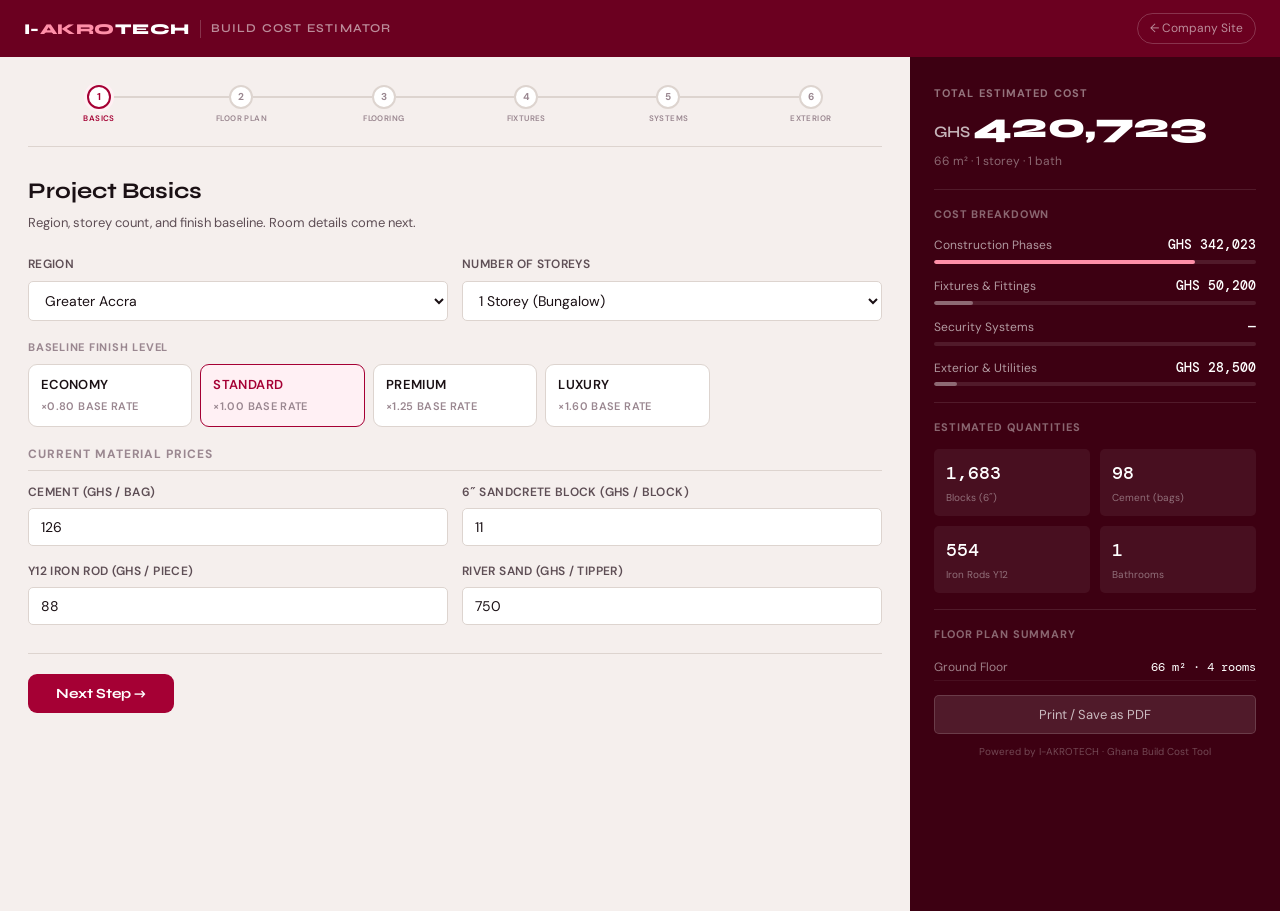
==== commit 683ed7b1: "feat: update estimator with Oct 2026 BOQ rates + add mortgage/loan calculator Estimator updates (fro" ====
--- a/estimator.html
+++ b/estimator.html
@@ -407,7 +407,7 @@
         <div class="field-row">
           <div class="field">
             <label for="cement-price">Cement (GHS / bag)</label>
-            <input type="number" id="cement-price" value="90" min="50" max="300" step="1" oninput="calc()">
+            <input type="number" id="cement-price" value="126" min="50" max="300" step="1" oninput="calc()">
           </div>
           <div class="field">
             <label for="block-price">6″ Sandcrete Block (GHS / block)</label>
@@ -417,11 +417,11 @@
         <div class="field-row">
           <div class="field">
             <label for="steel-price">Y12 Iron Rod (GHS / piece)</label>
-            <input type="number" id="steel-price" value="65" min="20" max="300" step="1" oninput="calc()">
+            <input type="number" id="steel-price" value="88" min="20" max="300" step="1" oninput="calc()">
           </div>
           <div class="field">
-            <label for="sand-price">Sharp Sand (GHS / tipper)</label>
-            <input type="number" id="sand-price" value="1200" min="200" max="5000" step="50" oninput="calc()">
+            <label for="sand-price">River Sand (GHS / tipper)</label>
+            <input type="number" id="sand-price" value="750" min="200" max="5000" step="50" oninput="calc()">
           </div>
         </div>
       </div>
@@ -634,18 +634,22 @@
 
       <span class="opt-label">Roofing Type</span>
       <div class="opt-group">
-        <div class="opt-card"><input type="radio" name="roof-type" id="roof-std" value="0" checked><label for="roof-std"><span class="opt-name">Standard Aluminium</span><span class="opt-price">Included in base</span></label></div>
-        <div class="opt-card"><input type="radio" name="roof-type" id="roof-ls" value="2000"><label for="roof-ls"><span class="opt-name">Long-Span Aluminium</span><span class="opt-price">+GHS 2,000</span></label></div>
-        <div class="opt-card"><input type="radio" name="roof-type" id="roof-sc" value="3500"><label for="roof-sc"><span class="opt-name">Stone-Coated Steel</span><span class="opt-price">+GHS 3,500</span></label></div>
-        <div class="opt-card"><input type="radio" name="roof-type" id="roof-clay" value="8000"><label for="roof-clay"><span class="opt-name">Clay / Concrete Tiles</span><span class="opt-price">+GHS 8,000</span></label></div>
-        <div class="opt-card"><input type="radio" name="roof-type" id="roof-dec" value="15000"><label for="roof-dec"><span class="opt-name">Decra Premium</span><span class="opt-price">+GHS 15,000</span></label></div>
+        <div class="opt-card"><input type="radio" name="roof-type" id="roof-std" value="0" checked onchange="calc()"><label for="roof-std"><span class="opt-name">Standard Aluminium</span><span class="opt-price">Included in base</span></label></div>
+        <div class="opt-card"><input type="radio" name="roof-type" id="roof-ls" value="2000" onchange="calc()"><label for="roof-ls"><span class="opt-name">Long-Span Aluminium</span><span class="opt-price">+GHS 2,000</span></label></div>
+        <div class="opt-card"><input type="radio" name="roof-type" id="roof-sc" value="3500" onchange="calc()"><label for="roof-sc"><span class="opt-name">Stone-Coated Steel</span><span class="opt-price">+GHS 3,500</span></label></div>
+        <div class="opt-card"><input type="radio" name="roof-type" id="roof-clay" value="8000" onchange="calc()"><label for="roof-clay"><span class="opt-name">Clay / Concrete Tiles</span><span class="opt-price">+GHS 8,000</span></label></div>
+        <div class="opt-card"><input type="radio" name="roof-type" id="roof-dec" value="15000" onchange="calc()"><label for="roof-dec"><span class="opt-name">Decra Premium</span><span class="opt-price">+GHS 15,000</span></label></div>
+        <div class="opt-card"><input type="radio" name="roof-type" id="roof-rc" value="5000" onchange="calc()"><label for="roof-rc"><span class="opt-name">RC Flat Slab</span><span class="opt-price">+GHS 5,000 (membrane &amp; parapet)</span></label></div>
+      </div>
+      <div id="rc-roof-note" style="display:none;font-size:11.5px;padding:8px 12px;background:#eff6ff;color:#1d4ed8;border-radius:6px;margin-top:-4px;border-left:3px solid #3b82f6;">
+        ℹ️ RC Flat Slab: Disable the <strong>Roofing</strong> phase truss/sheet items in Step 3 and replace with RC slab concrete (use the Superstructure phase rate ~GHS 920/m³). The +GHS 5,000 here covers the SBS waterproofing membrane, parapet coping, and concealed downpipes. Accra market rate: ~GHS 130/m² for 4mm torch-on membrane + GHS 655/m² all-in for full RC flat roof system.
       </div>
 
       <span class="opt-label">Water Heating</span>
       <div class="opt-group">
         <div class="opt-card"><input type="radio" name="wh-type" id="wh-none" value="0"><label for="wh-none"><span class="opt-name">None / Local</span><span class="opt-price">–</span></label></div>
         <div class="opt-card"><input type="radio" name="wh-type" id="wh-elec" value="2500"><label for="wh-elec"><span class="opt-name">Electric Storage</span><span class="opt-price">GHS 2,500</span></label></div>
-        <div class="opt-card"><input type="radio" name="wh-type" id="wh-solar" value="6500" checked><label for="wh-solar"><span class="opt-name">Solar Water Heater</span><span class="opt-price">GHS 6,500</span></label></div>
+        <div class="opt-card"><input type="radio" name="wh-type" id="wh-solar" value="8500" checked><label for="wh-solar"><span class="opt-name">Solar Water Heater (150L)</span><span class="opt-price">GHS 8,500</span></label></div>
         <div class="opt-card"><input type="radio" name="wh-type" id="wh-gas" value="3500"><label for="wh-gas"><span class="opt-name">Gas (LPG)</span><span class="opt-price">GHS 3,500</span></label></div>
         <div class="opt-card"><input type="radio" name="wh-type" id="wh-hp" value="12000"><label for="wh-hp"><span class="opt-name">Heat Pump</span><span class="opt-price">GHS 12,000</span></label></div>
       </div>
@@ -661,7 +665,7 @@
               <label>kWp capacity:</label>
               <input type="number" id="solar-kw" value="5" min="1" max="50" oninput="calc()">
               <label>GHS/kWp:</label>
-              <input type="number" id="solar-rate" value="8000" min="2000" max="20000" step="500" oninput="calc()">
+              <input type="number" id="solar-rate" value="6000" min="2000" max="20000" step="500" oninput="calc()">
             </div>
           </div>
         </label>
@@ -672,7 +676,7 @@
             <div class="feat-amt">Drilling + pump + header tank</div>
             <div class="sub-inp" id="borehole-sub">
               <label>Total cost (GHS):</label>
-              <input type="number" id="borehole-cost" value="30000" min="5000" max="200000" step="1000" oninput="calc()">
+              <input type="number" id="borehole-cost" value="16200" min="5000" max="200000" step="1000" oninput="calc()">
             </div>
           </div>
         </label>
@@ -683,7 +687,7 @@
             <div class="feat-amt">Concrete septic + soak-away</div>
             <div class="sub-inp" id="septic-sub">
               <label>Total cost (GHS):</label>
-              <input type="number" id="septic-cost" value="42000" min="5000" max="150000" step="1000" oninput="calc()">
+              <input type="number" id="septic-cost" value="28700" min="5000" max="150000" step="1000" oninput="calc()">
             </div>
           </div>
         </label>
@@ -806,8 +810,8 @@
   { id:'superstructure', label:'Superstructure / Shell', icon:'🧱',
     desc:'9-inch hollow block masonry walls, RC columns, ring-beams, and lintels over all openings.',
     items:[
-      {id:'blockwork', label:'9" hollow block masonry walls',       basis:'floor',     unit:'m²',    defRate:420},
-      {id:'rcFrame',   label:'RC columns, ring-beams & lintels',   basis:'floor',     unit:'m²',    defRate:330},
+      {id:'blockwork', label:'6" sandcrete block masonry walls',     basis:'floor',     unit:'m²',    defRate:475},
+      {id:'rcFrame',   label:'RC columns, ring-beams & lintels',   basis:'floor',     unit:'m²',    defRate:380},
     ]
   },
   { id:'upperSlab', label:'Upper Floor Concrete Slab', icon:'⬛',
@@ -1755,7 +1759,10 @@
   let extTotal=0;
   if(getChecked('fence'))    extTotal+=getNum('fence-rate',600)*getNum('fence-m',55);
   extTotal += getRadioVal('site-type',20000);
-  extTotal += getRadioVal('wh-type',6500);
+  extTotal += getRadioVal('wh-type',8500);
+  // Show/hide RC flat roof note
+  const rcNote=document.getElementById('rc-roof-note');
+  if(rcNote) rcNote.style.display=(document.querySelector('input[name="roof-type"]:checked')?.id==='roof-rc')?'block':'none';
   if(getChecked('solar'))    extTotal+=getNum('solar-rate',8000)*getNum('solar-kw',5);
   if(getChecked('borehole')) extTotal+=getNum('borehole-cost',30000);
   if(getChecked('septic'))   extTotal+=getNum('septic-cost',42000);
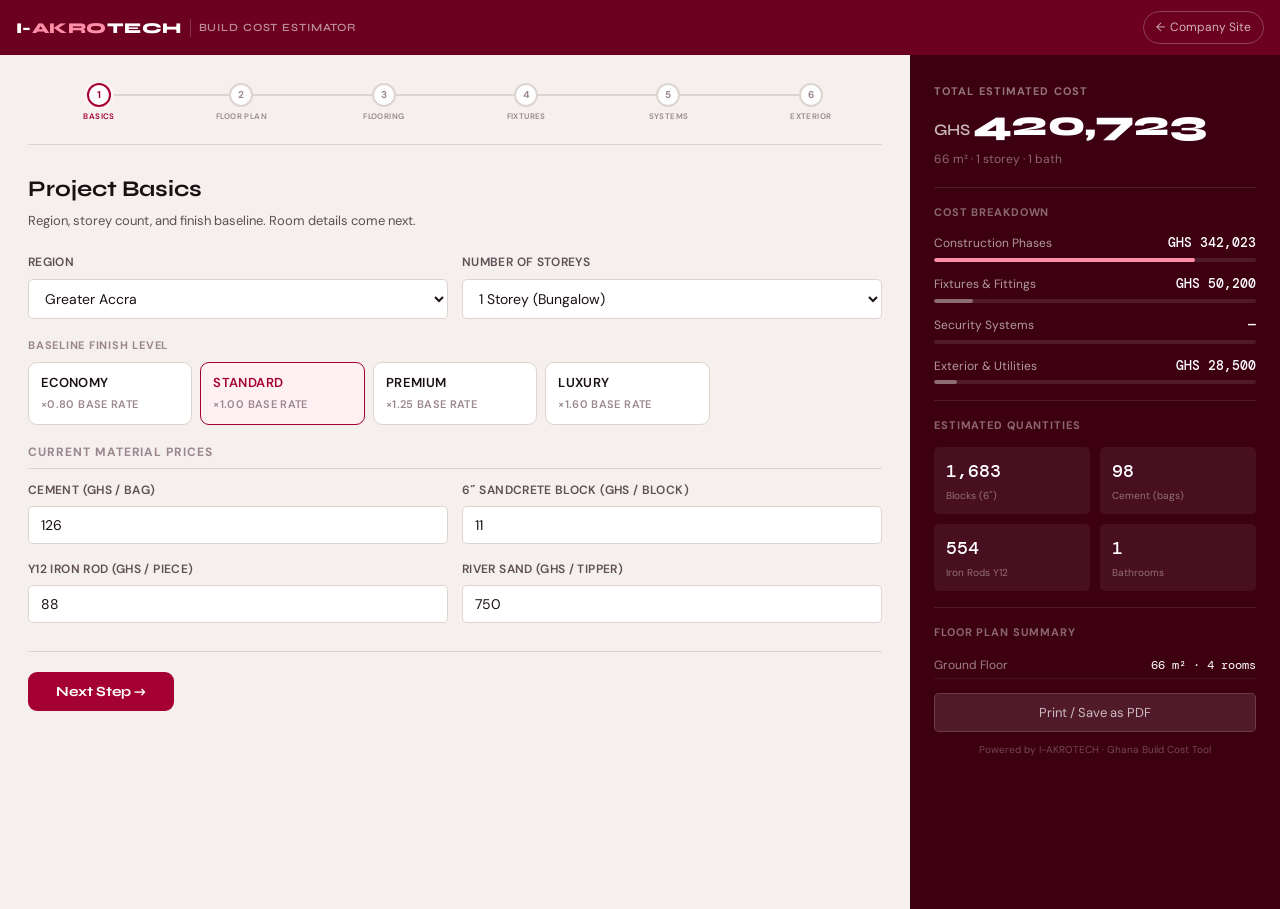
==== commit f6f545de: "Fix mobile responsiveness across estimator, loan calculator, and main site - estimator.html: header " ====
--- a/estimator.html
+++ b/estimator.html
@@ -28,26 +28,48 @@
 body{font-family:var(--fb);background:var(--bg);color:var(--txt);font-size:14px;line-height:1.6;}
 
 /* ── Header ── */
-.hdr{background:var(--cr-dk);display:flex;align-items:center;justify-content:space-between;padding:13px 24px;position:sticky;top:0;z-index:50;}
-.hdr-brand{display:flex;align-items:center;gap:10px;text-decoration:none;}
-.hdr-logo{font-family:var(--fd);font-weight:800;font-size:15px;color:#fff;letter-spacing:.03em;}
+.hdr{background:var(--cr-dk);display:flex;align-items:center;justify-content:space-between;padding:11px 16px;position:sticky;top:0;z-index:50;gap:8px;}
+.hdr-brand{display:flex;align-items:center;gap:8px;text-decoration:none;min-width:0;overflow:hidden;}
+.hdr-logo{font-family:var(--fd);font-weight:800;font-size:15px;color:#fff;letter-spacing:.03em;white-space:nowrap;flex-shrink:0;}
 .hdr-logo span{color:var(--cr-glow);}
-.hdr-sep{width:1px;height:18px;background:rgba(255,255,255,.2);}
-.hdr-tool{font-family:var(--fd);font-size:12px;font-weight:600;letter-spacing:.1em;text-transform:uppercase;color:rgba(255,255,255,.55);}
-.hdr-back{font-size:12px;color:rgba(255,255,255,.55);text-decoration:none;padding:5px 12px;border:1px solid rgba(255,255,255,.2);border-radius:20px;transition:color .2s,border-color .2s;}
-.hdr-back:hover{color:#fff;border-color:rgba(255,255,255,.5);}
+.hdr-sep{width:1px;height:18px;background:rgba(255,255,255,.2);flex-shrink:0;}
+.hdr-tool{font-family:var(--fd);font-size:11px;font-weight:600;letter-spacing:.08em;text-transform:uppercase;color:rgba(255,255,255,.55);white-space:nowrap;overflow:hidden;text-overflow:ellipsis;}
+.hdr-back{font-size:12px;color:rgba(255,255,255,.7);text-decoration:none;padding:6px 12px;border:1px solid rgba(255,255,255,.25);border-radius:20px;transition:color .2s,border-color .2s,background .2s;white-space:nowrap;flex-shrink:0;display:flex;align-items:center;gap:5px;}
+.hdr-back:hover{color:#fff;border-color:rgba(255,255,255,.6);background:rgba(255,255,255,.1);}
+.hdr-back-txt{display:inline;}
+@media(max-width:520px){
+  .hdr{padding:10px 12px;}
+  .hdr-sep,.hdr-tool{display:none;}
+  .hdr-back{padding:6px 10px;border-radius:8px;}
+  .hdr-back-txt{display:none;}
+  .hdr-back-arrow{font-size:15px;line-height:1;}
+}
 
 /* ── Layout ── */
 .wrap{display:grid;grid-template-columns:1fr 370px;min-height:calc(100vh - 46px);}
 @media(max-width:860px){
   .wrap{grid-template-columns:1fr;}
   .results{position:static;height:auto;}
-  .wizard-panel{padding:18px 14px 32px;}
-  .step-title{font-size:1.2rem;}
+  .wizard-panel{padding:16px 12px 32px;}
+  .step-title{font-size:1.15rem;}
   .wiz-node span{display:none;}
   .opt-group{grid-template-columns:repeat(auto-fill,minmax(120px,1fr));}
   .bath-spec .bath-opts{flex-wrap:wrap;}
   .field-row{grid-template-columns:1fr;}
+  .phase-tbl{font-size:11px;}
+  .phase-body{padding:10px 10px 12px;overflow-x:auto;}
+  .pi-rate{width:64px;}
+  .pi-qty-inp{width:50px;}
+  .room-row{gap:5px;}
+  .room-type-sel,.room-finish-sel{min-width:0;font-size:12px;}
+  .room-area{width:56px;}
+  .qty-grid{grid-template-columns:1fr 1fr;}
+  .results{padding:20px 14px;}
+  .res-total{font-size:1.8rem;}
+}
+@media(max-width:400px){
+  .opt-group{grid-template-columns:1fr 1fr;}
+  .hdr-logo{font-size:13px;}
 }
 
 /* ── Wizard panel ── */
@@ -343,7 +365,7 @@
     <div class="hdr-sep"></div>
     <div class="hdr-tool">Build Cost Estimator</div>
   </a>
-  <a class="hdr-back" href="index.html">← Company Site</a>
+  <a class="hdr-back" href="index.html"><span class="hdr-back-arrow">←</span><span class="hdr-back-txt"> Company Site</span></a>
 </header>
 
 <div class="wrap">
